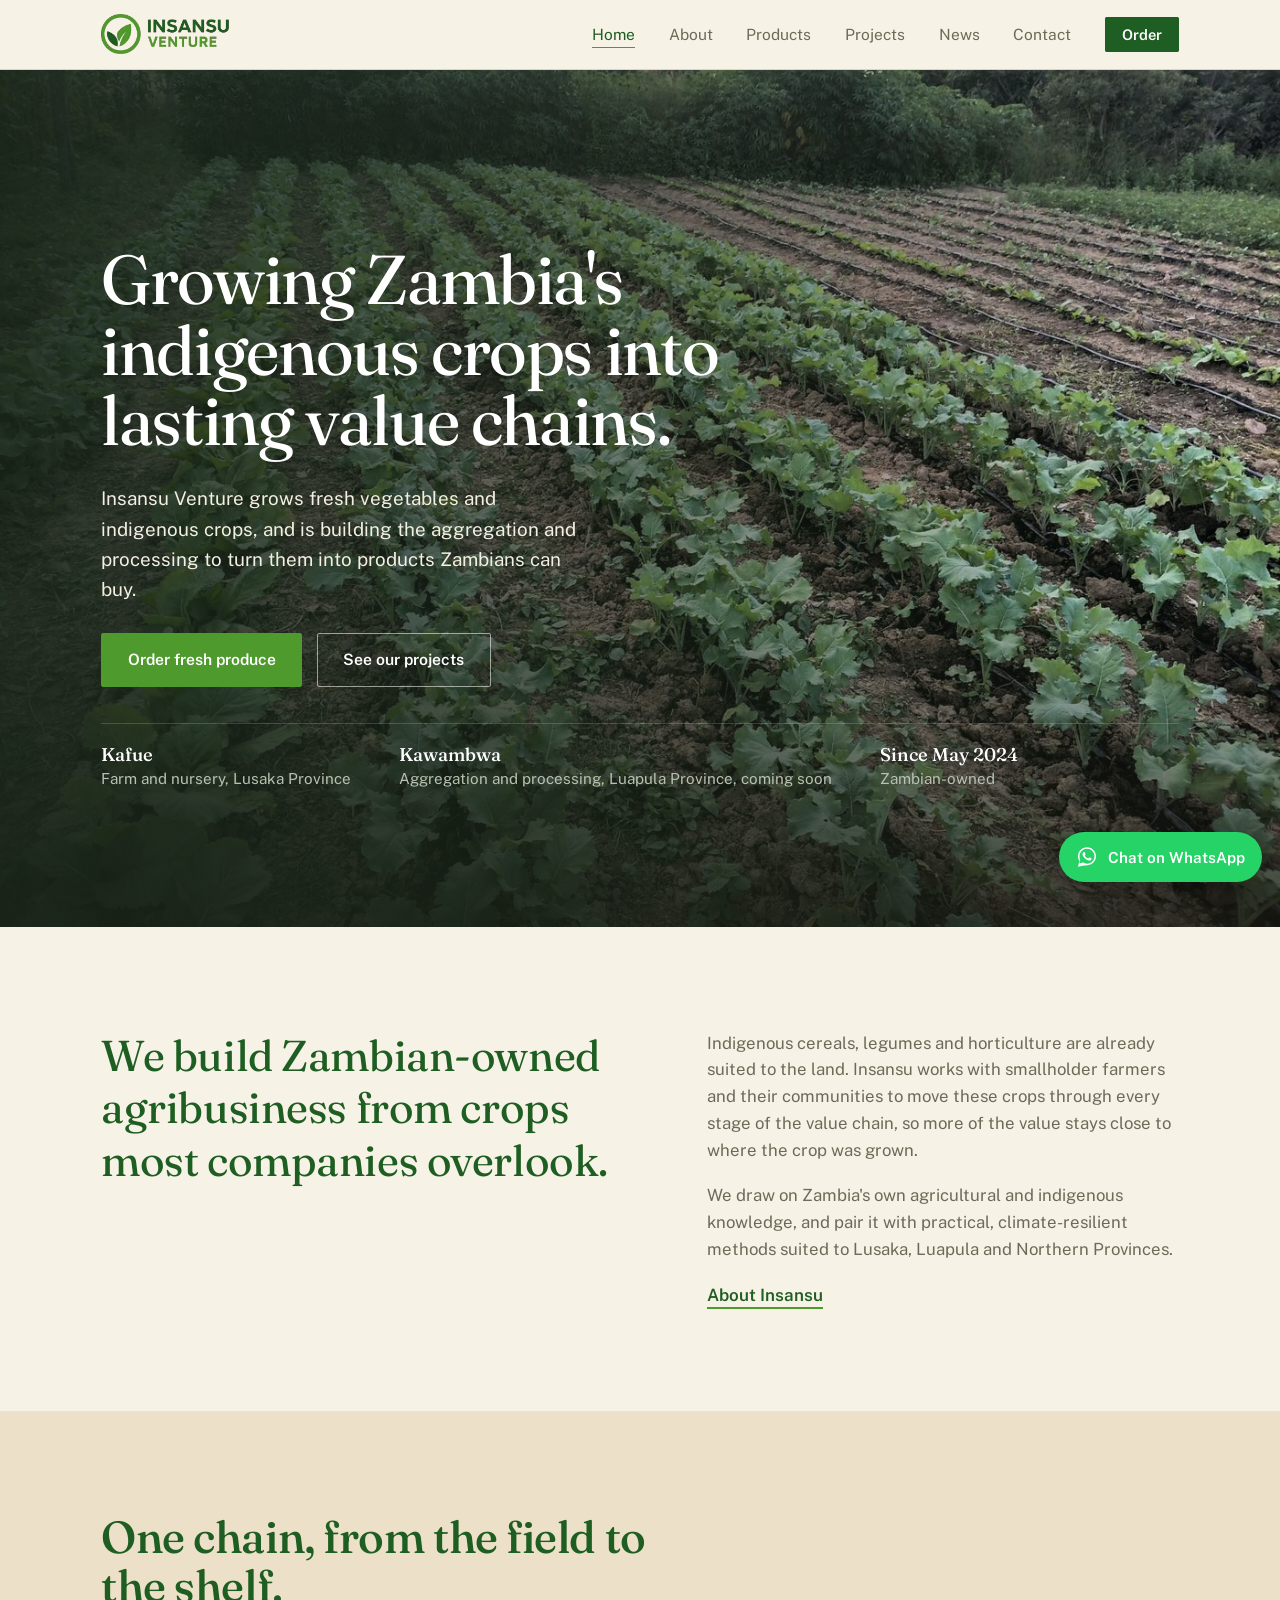
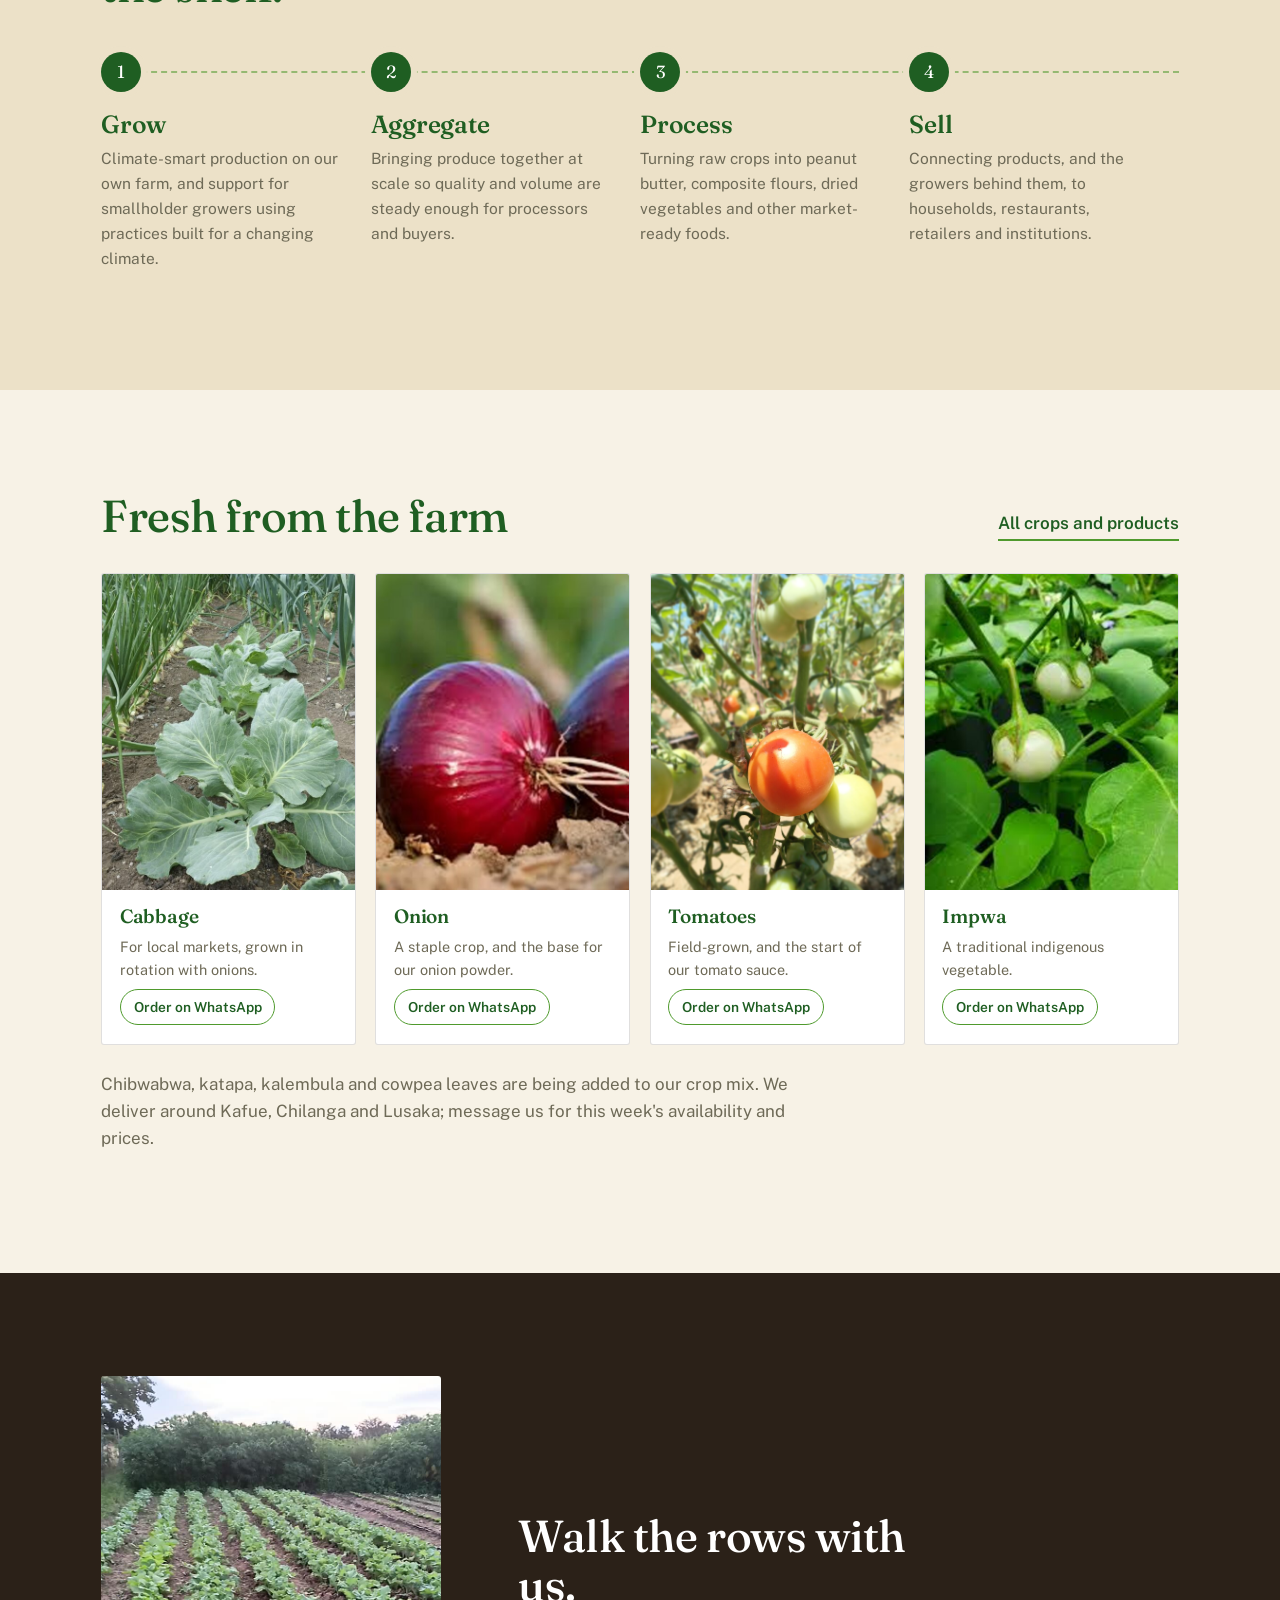
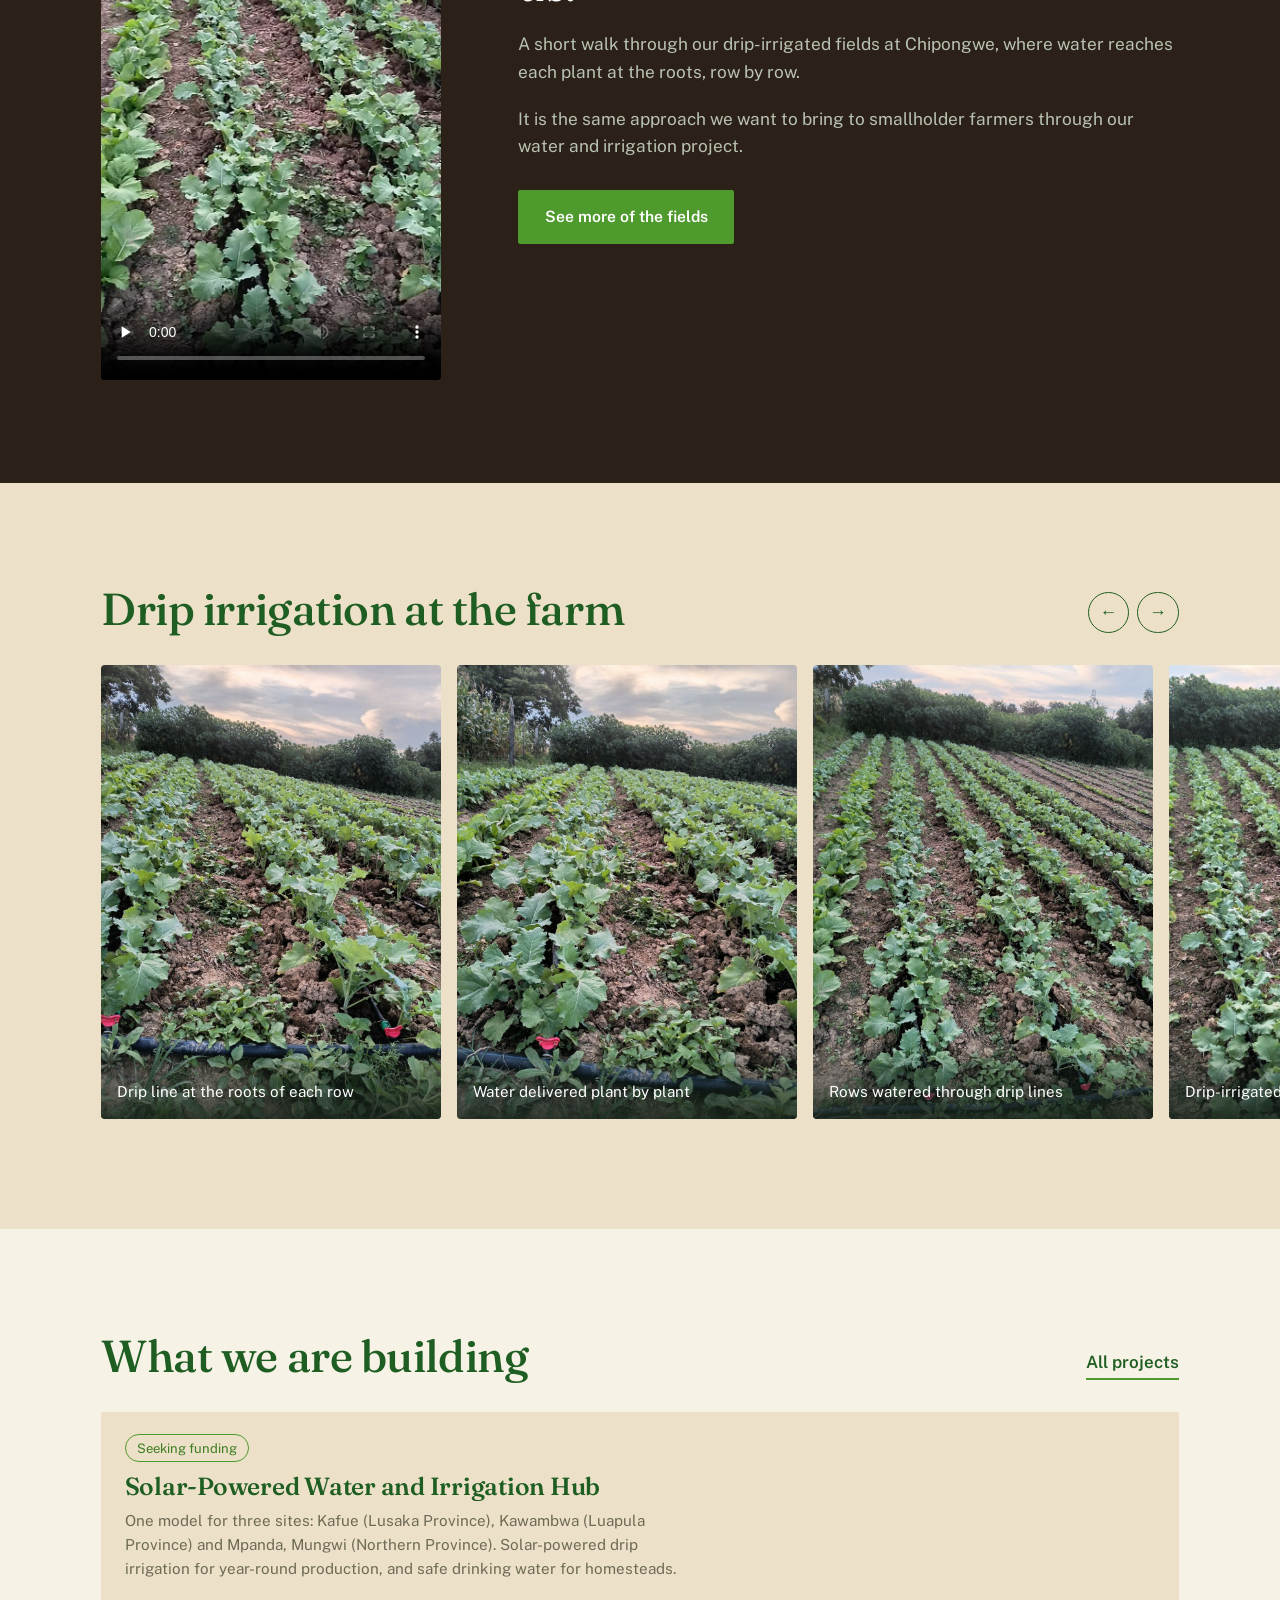
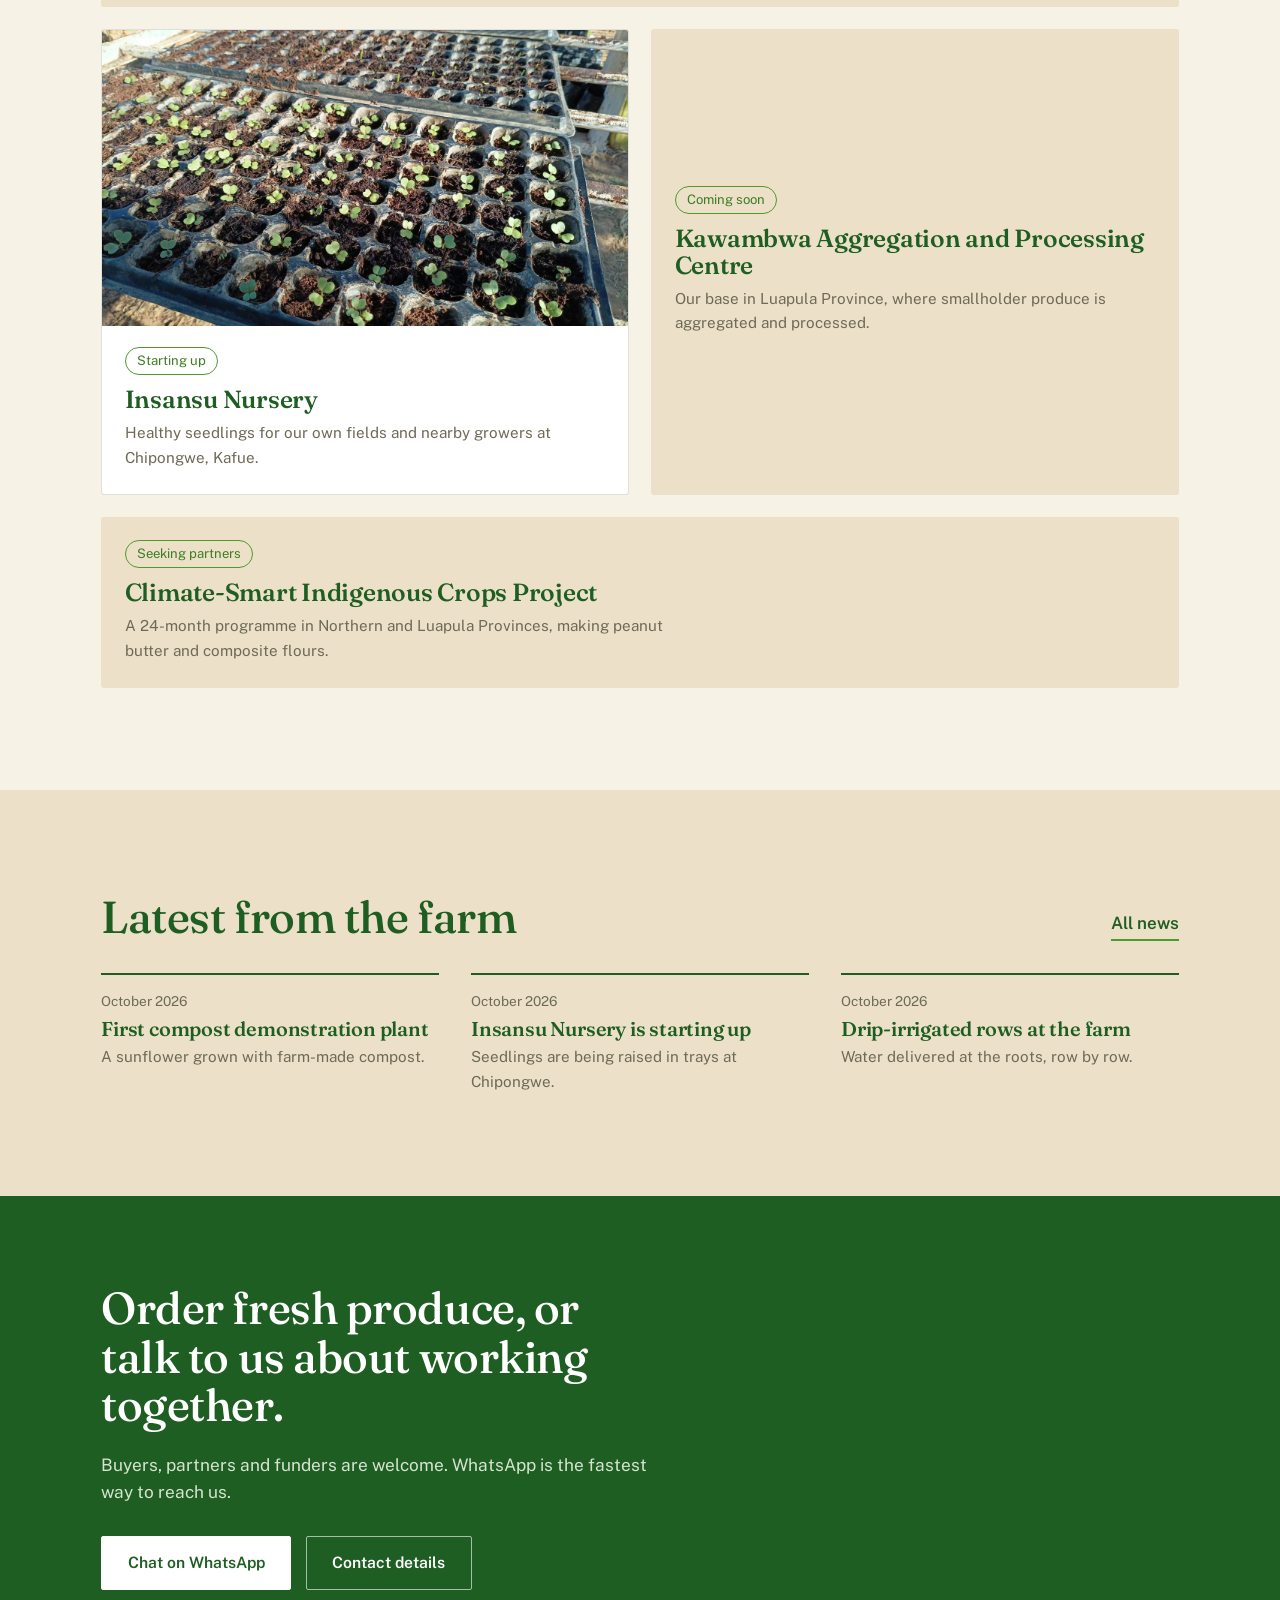
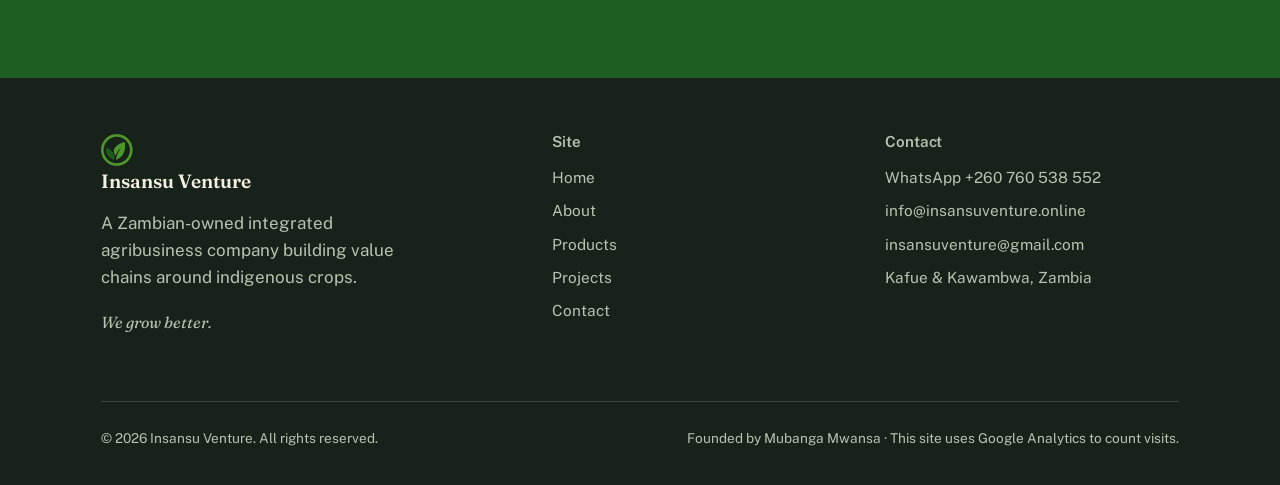
==== index.html @ ce4f6e43 "Slideshow: use drip-line photos only Co-Authored-By: Claude Sonnet 5.5 <noreply@anthropic.com> Claud" ====
<!doctype html>
<html lang="en">
<head>
<meta charset="UTF-8">
<meta name="viewport" content="width=device-width, initial-scale=1">
<title>Insansu Venture — Integrated Agribusiness, Zambia</title>
<meta name="description" content="Insansu Venture is a Zambian-owned integrated agribusiness company building climate-smart value chains from indigenous crops to market — production, aggregation, agro-processing and value addition.">
<meta property="og:type" content="website">
<meta property="og:site_name" content="Insansu Venture">
<meta property="og:title" content="Insansu Venture — Integrated Agribusiness, Zambia">
<meta property="og:description" content="Insansu Venture is a Zambian-owned integrated agribusiness company building climate-smart value chains from indigenous crops to market — production, aggregation, agro-processing and value addition.">
<meta property="og:url" content="https://insansuventure.online/">
<meta property="og:image" content="https://insansuventure.online/images/brand/share.jpg">
<meta property="og:image:width" content="1200">
<meta property="og:image:height" content="630">
<meta name="twitter:card" content="summary_large_image">
<meta name="twitter:image" content="https://insansuventure.online/images/brand/share.jpg">
<link rel="icon" href="images/brand/favicon.png" type="image/png">
<link rel="preconnect" href="https://fonts.googleapis.com">
<link rel="preconnect" href="https://fonts.gstatic.com" crossorigin>
<link href="https://fonts.googleapis.com/css2?family=Fraunces:ital,opsz,wght@0,9..144,400;0,9..144,460;0,9..144,560;1,9..144,460&family=Public+Sans:wght@400;500;600;700&display=swap" rel="stylesheet">
<link rel="stylesheet" href="css/style.css">
<!-- Google tag (gtag.js) -->
<script async src="https://www.googletagmanager.com/gtag/js?id=G-HKZN7J60WN"></script>
<script>
  window.dataLayer = window.dataLayer || [];
  function gtag(){dataLayer.push(arguments);}
  gtag('js', new Date());
  gtag('config', 'G-HKZN7J60WN');
</script>
</head>
<body>

<header class="site-header">
  <div class="container nav-row">
    <a href="index.html" class="brand"><img src="images/brand/logo.png" alt="Insansu Venture"></a>
    <nav>
      <ul class="nav-links">
        <li><a href="index.html" aria-current="page">Home</a></li>
        <li><a href="about.html">About</a></li>
        <li><a href="products.html">Products</a></li>
        <li><a href="projects.html">Projects</a></li>
        <li><a href="news.html">News</a></li>
        <li><a href="contact.html">Contact</a></li>
      </ul>
    </nav>
    <button class="nav-toggle" aria-label="Toggle navigation" aria-expanded="false">☰</button>
  </div>
</header>

<main>
<section class="fp-hero">
  <img class="fp-hero-img" src="images/crops/field-rows-wide.jpg" alt="Drip-irrigated rows of vegetables at the Insansu farm in Chipongwe, Kafue" width="1400" height="1050" fetchpriority="high">
  <div class="container fp-hero-body">
    <h1>Growing Zambia's indigenous crops into lasting value chains.</h1>
    <p class="lede">Insansu Venture grows fresh vegetables and indigenous crops, and is building the aggregation and processing to turn them into products Zambians can buy.</p>
    <div class="fp-actions">
      <a href="https://wa.me/260760538552?text=Hello%20Insansu%20Venture%2C%20I%27d%20like%20to%20order%20fresh%20produce.%20What%20is%20available%20this%20week%3F" class="btn">Order fresh produce</a>
      <a href="projects.html" class="btn btn-outline">See our projects</a>
    </div>
    <div class="fp-places">
      <div><strong>Kafue</strong>Farm and nursery, Lusaka Province</div>
      <div><strong>Kawambwa</strong>Aggregation and processing, Luapula Province, coming soon</div>
      <div><strong>Since May 2024</strong>Zambian-owned</div>
    </div>
  </div>
</section>

<section class="fp-section">
  <div class="container fp-intro">
    <p class="fp-statement">We build Zambian-owned agribusiness from crops most companies overlook.</p>
    <div>
      <p>Indigenous cereals, legumes and horticulture are already suited to the land. Insansu works with smallholder farmers and their communities to move these crops through every stage of the value chain, so more of the value stays close to where the crop was grown.</p>
      <p>We draw on Zambia's own agricultural and indigenous knowledge, and pair it with practical, climate-resilient methods suited to Lusaka, Luapula and Northern Provinces.</p>
      <a href="about.html" class="fp-link">About Insansu</a>
    </div>
  </div>
</section>

<section class="fp-section section-alt">
  <div class="container">
    <h2 style="max-width:20ch;">One chain, from the field to the shelf.</h2>
    <div class="fp-chain">
      <div class="fp-step"><div class="n">1</div><h3>Grow</h3><p>Climate-smart production on our own farm, and support for smallholder growers using practices built for a changing climate.</p></div>
      <div class="fp-step"><div class="n">2</div><h3>Aggregate</h3><p>Bringing produce together at scale so quality and volume are steady enough for processors and buyers.</p></div>
      <div class="fp-step"><div class="n">3</div><h3>Process</h3><p>Turning raw crops into peanut butter, composite flours, dried vegetables and other market-ready foods.</p></div>
      <div class="fp-step"><div class="n">4</div><h3>Sell</h3><p>Connecting products, and the growers behind them, to households, restaurants, retailers and institutions.</p></div>
    </div>
  </div>
</section>

<section class="fp-section">
  <div class="container">
    <div class="fp-head">
      <h2>Fresh from the farm</h2>
      <a href="products.html" class="fp-link">All crops and products</a>
    </div>
    <div class="fp-crops">
      <div class="fp-crop"><img src="images/crops/cabbage.jpg" alt="Cabbage growing in an Insansu field" loading="lazy"><div class="cap"><h3>Cabbage</h3><p>For local markets, grown in rotation with onions.</p><a class="order-link" href="https://wa.me/260760538552?text=Hello%20Insansu%20Venture%2C%20I%20would%20like%20to%20order%20cabbage.%20What%20is%20available%20this%20week%3F">Order on WhatsApp</a></div></div>
      <div class="fp-crop"><img src="images/crops/onion.jpg" alt="Red onions from an Insansu field" loading="lazy"><div class="cap"><h3>Onion</h3><p>A staple crop, and the base for our onion powder.</p><a class="order-link" href="https://wa.me/260760538552?text=Hello%20Insansu%20Venture%2C%20I%20would%20like%20to%20order%20onion.%20What%20is%20available%20this%20week%3F">Order on WhatsApp</a></div></div>
      <div class="fp-crop"><img src="images/crops/tomato.jpg" alt="Tomatoes ripening in the field" loading="lazy"><div class="cap"><h3>Tomatoes</h3><p>Field-grown, and the start of our tomato sauce.</p><a class="order-link" href="https://wa.me/260760538552?text=Hello%20Insansu%20Venture%2C%20I%20would%20like%20to%20order%20tomatoes.%20What%20is%20available%20this%20week%3F">Order on WhatsApp</a></div></div>
      <div class="fp-crop"><img src="images/crops/impwa.jpg" alt="Impwa growing on the vine" loading="lazy"><div class="cap"><h3>Impwa</h3><p>A traditional indigenous vegetable.</p><a class="order-link" href="https://wa.me/260760538552?text=Hello%20Insansu%20Venture%2C%20I%20would%20like%20to%20order%20impwa.%20What%20is%20available%20this%20week%3F">Order on WhatsApp</a></div></div>
    </div>
    <p class="fp-note">Chibwabwa, katapa, kalembula and cowpea leaves are being added to our crop mix. We deliver around Kafue, Chilanga and Lusaka; message us for this week's availability and prices.</p>
  </div>
</section>

<section class="fp-section fp-video">
  <div class="container fp-video-grid">
    <video controls playsinline preload="none" poster="images/crops/field-walkthrough-poster.jpg"><source src="videos/field-walkthrough.mp4" type="video/mp4"></video>
    <div>
      <h2>Walk the rows with us.</h2>
      <p>A short walk through our drip-irrigated fields at Chipongwe, where water reaches each plant at the roots, row by row.</p>
      <p>It is the same approach we want to bring to smallholder farmers through our water and irrigation project.</p>
      <a href="products.html" class="btn" style="margin-top:.6rem;">See more of the fields</a>
    </div>
  </div>
</section>

<section class="fp-section section-alt fp-gallery">
  <div class="container">
    <div class="fp-head">
      <h2 style="max-width:none;">Drip irrigation at the farm</h2>
      <div class="fp-arrows"><button type="button" class="fp-prev" aria-label="Previous photos">&#8592;</button><button type="button" class="fp-next" aria-label="Next photos">&#8594;</button></div>
    </div>
  </div>
  <div class="fp-slides" tabindex="0" aria-label="Photo slideshow of drip-irrigated rows at the Insansu farm"><figure class="fp-slide"><img src="images/crops/field-rows-slope.jpg" alt="A black drip line running along a row of young crops" loading="lazy"><figcaption>Drip line at the roots of each row</figcaption></figure><figure class="fp-slide"><img src="images/crops/field-rows-close.jpg" alt="Close view of a drip emitter beside a young brassica plant" loading="lazy"><figcaption>Water delivered plant by plant</figcaption></figure><figure class="fp-slide"><img src="images/crops/field-rows-drip.jpg" alt="Crops growing in rows along drip irrigation lines" loading="lazy"><figcaption>Rows watered through drip lines</figcaption></figure><figure class="fp-slide"><img src="images/crops/field-rows-wide.jpg" alt="Drip-irrigated rows of vegetables at the Insansu farm in Chipongwe" loading="lazy"><figcaption>Drip-irrigated rows at Chipongwe</figcaption></figure></div>
</section>

<section class="fp-section">
  <div class="container">
    <div class="fp-head">
      <h2>What we are building</h2>
      <a href="projects.html" class="fp-link">All projects</a>
    </div>
    <div class="fp-projects">
      <a class="fp-proj text wide" href="projects.html"><div class="cap"><span class="st">Seeking funding</span><h3>Solar-Powered Water and Irrigation Hub</h3><p>One model for three sites: Kafue (Lusaka Province), Kawambwa (Luapula Province) and Mpanda, Mungwi (Northern Province). Solar-powered drip irrigation for year-round production, and safe drinking water for homesteads.</p></div></a>
      <a class="fp-proj" href="projects.html"><img src="images/crops/nursery.jpg" alt="Seedlings growing in trays at the Insansu nursery" loading="lazy"><div class="cap"><span class="st">Starting up</span><h3>Insansu Nursery</h3><p>Healthy seedlings for our own fields and nearby growers at Chipongwe, Kafue.</p></div></a>
      <a class="fp-proj text" href="projects.html"><div class="cap"><span class="st">Coming soon</span><h3>Kawambwa Aggregation and Processing Centre</h3><p>Our base in Luapula Province, where smallholder produce is aggregated and processed.</p></div></a>
      <a class="fp-proj text wide" href="projects.html"><div class="cap"><span class="st">Seeking partners</span><h3>Climate-Smart Indigenous Crops Project</h3><p>A 24-month programme in Northern and Luapula Provinces, making peanut butter and composite flours.</p></div></a>
    </div>
  </div>
</section>

<section class="fp-section section-alt">
  <div class="container">
    <div class="fp-head">
      <h2>Latest from the farm</h2>
      <a href="news.html" class="fp-link">All news</a>
    </div>
    <div class="fp-news">
      <a href="news.html"><div class="d">October 2026</div><h3>First compost demonstration plant</h3><p>A sunflower grown with farm-made compost.</p></a>
      <a href="news.html"><div class="d">October 2026</div><h3>Insansu Nursery is starting up</h3><p>Seedlings are being raised in trays at Chipongwe.</p></a>
      <a href="news.html"><div class="d">October 2026</div><h3>Drip-irrigated rows at the farm</h3><p>Water delivered at the roots, row by row.</p></a>
    </div>
  </div>
</section>

<section class="fp-cta">
  <div class="container">
    <h2>Order fresh produce, or talk to us about working together.</h2>
    <p>Buyers, partners and funders are welcome. WhatsApp is the fastest way to reach us.</p>
    <div class="fp-actions">
      <a href="https://wa.me/260760538552?text=Hello%20Insansu%20Venture%2C%20I%27d%20like%20to%20ask%20about%20your%20produce." class="btn">Chat on WhatsApp</a>
      <a href="contact.html" class="btn btn-outline">Contact details</a>
    </div>
  </div>
</section>
</main>

<footer class="site-footer">
  <div class="container">
    <div class="footer-grid">
      <div>
        <a href="index.html" class="brand" style="margin-bottom:0.8rem;"><img src="images/brand/mark.png" alt=""><span class="brand-text">Insansu Venture</span></a>
        <p style="max-width:32ch;">A Zambian-owned integrated agribusiness company building value chains around indigenous crops.</p>
        <p class="footer-tagline">We grow better.</p>
      </div>
      <div>
        <h4>Site</h4>
        <a href="index.html">Home</a>
        <a href="about.html">About</a>
        <a href="products.html">Products</a>
        <a href="projects.html">Projects</a>
        <a href="contact.html">Contact</a>
      </div>
      <div>
        <h4>Contact</h4>
        <a href="https://wa.me/260760538552">WhatsApp +260 760 538 552</a>
        <a href="mailto:info@insansuventure.online">info@insansuventure.online</a>
        <a href="mailto:insansuventure@gmail.com">insansuventure@gmail.com</a>
        <a href="contact.html" style="pointer-events:none;">Kafue &amp; Kawambwa, Zambia</a>
      </div>
    </div>
    <div class="footer-bottom">
      <span>© <span class="year"></span> Insansu Venture. All rights reserved.</span>
      <span>Founded by Mubanga Mwansa · This site uses Google Analytics to count visits.</span>
    </div>
  </div>
</footer>

<script src="js/main.js"></script>
</body>
</html>
---- css/style.css ----
/* ============================================================
   Insansu Venture — Stylesheet (brand-aligned)
   Type: Fraunces (display) + Public Sans (body)
   Palette drawn from the Insansu Venture logo + product labels
   ============================================================ */

:root{
  --pine: #1F5E22;        /* dark green — headings, wordmark */
  --leaf: #4F9A2D;        /* bright green — accent, CTAs */
  --leaf-dark: #3E7D22;   /* hover state */
  --cream: #F7F2E6;       /* main background */
  --parchment: #ECE1C8;   /* alternate section background */
  --ink: #17231A;         /* dark band — header/footer */
  --ink-soft: #1E2C21;
  --text-dark: #24211A;
  --text-dim: #6E6A57;
  --text-light: #F3EFE2;
  --text-light-dim: #B9C2B2;
  --clay: #B24A2E;        /* tomato / pickle accent */
  --plum: #7E2A58;        /* onion accent */
  --brown: #7A4A22;       /* peanut butter accent */
  --rule: rgba(36,33,26,0.14);
  --rule-light: rgba(243,239,226,0.18);
  --max: 1180px;
  --gutter: clamp(1.25rem, 4vw, 3.5rem);
}

*,*::before,*::after{ box-sizing: border-box; }
html{ scroll-behavior: smooth; }
body{
  margin:0;
  background: var(--cream);
  color: var(--text-dark);
  font-family: "Public Sans", -apple-system, "Segoe UI", sans-serif;
  font-size: 17px;
  line-height: 1.6;
  -webkit-font-smoothing: antialiased;
}
img{ max-width:100%; display:block; }
a{ color: inherit; }
.container{
  max-width: var(--max);
  margin: 0 auto;
  padding-left: var(--gutter);
  padding-right: var(--gutter);
}

h1,h2,h3,h4{
  font-family: "Fraunces", Georgia, serif;
  font-weight: 500;
  line-height: 1.08;
  margin: 0 0 0.5em;
  letter-spacing: -0.01em;
  color: var(--pine);
}
h1{ font-size: clamp(2.6rem, 6vw, 4.6rem); font-weight: 460; }
h2{ font-size: clamp(1.9rem, 3.6vw, 2.8rem); }
h3{ font-size: clamp(1.25rem, 2vw, 1.55rem); font-weight: 560; }
p{ margin: 0 0 1.1em; max-width: 62ch; color: var(--text-dim); }
.lede{ font-size: 1.2rem; color: var(--text-dim); max-width: 46ch; }
.eyebrow{
  font-family: "Fraunces", serif;
  font-style: italic;
  font-size: 1.05rem;
  color: var(--leaf);
  margin: 0 0 0.6em;
}

/* ---------- Header / Nav ---------- */
.site-header{
  position: sticky; top:0; z-index: 50;
  background: rgba(247,242,230,0.94);
  backdrop-filter: blur(6px);
  border-bottom: 1px solid var(--rule);
}
.nav-row{
  display:flex; align-items:center; justify-content:space-between;
  padding: 0.9rem var(--gutter);
}
.brand{
  display:flex; align-items:center; gap:0.6rem;
  text-decoration:none;
}
.brand img{ height: 40px; width:auto; }
.brand-text{
  font-family:"Fraunces", serif; font-weight:600; font-size:1.2rem; color: var(--pine);
}
.site-footer .brand img{ height: 32px; width:auto; }
.site-footer .brand-text{ color: var(--text-light); }
.nav-links{
  display:flex; gap: 2.1rem; list-style:none; margin:0; padding:0;
  font-size: 0.97rem;
}
.nav-links a{
  text-decoration:none;
  color: var(--text-dim);
  padding-bottom: 4px;
  border-bottom: 1px solid transparent;
  transition: color .18s ease, border-color .18s ease;
}
.nav-links a:hover, .nav-links a[aria-current="page"]{
  color: var(--pine);
  border-color: var(--leaf);
}
.nav-toggle{
  display:none;
  background:none; border:1px solid var(--rule); color: var(--text-dark);
  width: 42px; height: 38px; border-radius: 3px; cursor:pointer;
  font-size: 1.1rem;
}

/* ---------- Buttons ---------- */
.btn{
  display:inline-block;
  padding: 0.85rem 1.6rem;
  font-size: 0.98rem;
  text-decoration:none;
  border: 1px solid var(--leaf);
  color: #fff;
  background: var(--leaf);
  border-radius: 2px;
  font-weight: 600;
  transition: background .18s ease, color .18s ease;
}
.btn:hover{ background: var(--leaf-dark); border-color: var(--leaf-dark); }
.btn-outline{
  background: transparent; color: var(--pine); border-color: var(--rule);
}
.btn-outline:hover{ border-color: var(--leaf); color: var(--leaf-dark); background:transparent; }

/* on dark bands */
.band-dark .btn-outline{ color: var(--text-light); border-color: var(--rule-light); }
.band-dark .btn-outline:hover{ border-color: var(--leaf); color: var(--leaf); }

/* ---------- Sections ---------- */
section{ padding: clamp(3.5rem, 8vw, 6.5rem) 0; }
.section-alt{ background: var(--parchment); }
.band-dark{ background: var(--ink); color: var(--text-light); }
.band-dark h1, .band-dark h2, .band-dark h3{ color: var(--text-light); }
.band-dark p, .band-dark .lede{ color: var(--text-light-dim); }
.band-dark .eyebrow{ color: var(--leaf); }
.rule{ border:0; border-top: 1px solid var(--rule); margin: 0; }
.band-dark .rule{ border-top-color: var(--rule-light); }

/* ---------- Hero ---------- */
.hero{
  padding-top: clamp(3rem, 8vw, 5.5rem);
  padding-bottom: clamp(2.5rem, 6vw, 4rem);
}
.hero-grid{
  display:grid;
  grid-template-columns: 1.15fr 0.85fr;
  gap: clamp(2rem, 5vw, 4rem);
  align-items: center;
}
.hero-art{
  border-radius: 4px;
  overflow: hidden;
  border: 1px solid var(--rule);
}
.hero-art img{ width:100%; height: 100%; object-fit: cover; aspect-ratio: 4/5; }
.hero-meta{
  display:flex; gap: 2.4rem; margin-top: 2.6rem; flex-wrap: wrap;
}
.hero-meta div{ border-left: 2px solid var(--leaf); padding-left: 1rem; }
.hero-meta .num{
  font-family:"Fraunces", serif; font-size: 1.6rem; color: var(--pine); display:block;
}
.hero-meta .lbl{ font-size: 0.88rem; color: var(--text-dim); }

/* ---------- Value chain rows ---------- */
.chain-list{ margin-top: 2.5rem; }
.chain-row{
  display:grid;
  grid-template-columns: 90px 1fr 1.3fr;
  gap: 2rem;
  padding: 1.9rem 0;
  border-top: 1px solid var(--rule);
  align-items: start;
}
.chain-row:last-child{ border-bottom: 1px solid var(--rule); }
.chain-index{
  font-family:"Fraunces", serif; font-style: italic;
  font-size: 1.05rem; color: var(--leaf);
}
.chain-row h3{ margin-bottom: 0.35em; }
.chain-row p{ margin:0; }

/* ---------- Project rows (editorial list) ---------- */
.proj-list{ margin-top: 2rem; }
.proj-row{
  padding: 2.3rem 0;
  border-top: 1px solid var(--rule);
  display:grid;
  grid-template-columns: 1fr 1.7fr;
  gap: 2.2rem;
}
.proj-row:last-child{ border-bottom: 1px solid var(--rule); }
.proj-tag{
  display:inline-block;
  font-size: 0.82rem;
  color: var(--leaf-dark);
  border: 1px solid currentColor;
  padding: 0.2rem 0.6rem;
  border-radius: 2px;
  margin-bottom: 0.8rem;
}
.band-dark .proj-tag{ color: var(--leaf); }
.proj-meta{ color: var(--text-dim); font-size: 0.95rem; margin-top: 1rem; }
.proj-meta span{ display:block; margin-bottom: 0.3rem; }
.proj-meta strong{ color: var(--text-dark); }
.band-dark .proj-meta strong{ color: var(--text-light); }

/* ---------- Two column ---------- */
.two-col{
  display:grid; grid-template-columns: 1fr 1fr; gap: clamp(2rem,5vw,4.5rem);
  align-items: start;
}

/* ---------- Quote / statement block ---------- */
.statement{
  font-family:"Fraunces", serif;
  font-size: clamp(1.5rem, 3vw, 2.1rem);
  font-weight: 440;
  max-width: 26ch;
  line-height: 1.25;
  color: var(--pine);
}
.statement em{ color: var(--leaf-dark); font-style: italic; }

/* ---------- Photo grid (crops) ---------- */
.photo-grid{
  display:grid;
  grid-template-columns: repeat(3, 1fr);
  gap: 1.4rem;
  margin-top: 2.2rem;
}
.photo-card{
  border-radius: 4px; overflow:hidden; border:1px solid var(--rule);
  background: #fff;
}
.photo-card img{ width:100%; aspect-ratio: 4/3; object-fit: cover; }
.photo-card .cap{ padding: 0.9rem 1.1rem 1.1rem; }
.photo-card h3{ font-size: 1.05rem; margin-bottom: 0.15em; }
.photo-card p{ margin:0; font-size: 0.92rem; }

/* ---------- Product grid (coming soon) ---------- */
.product-grid{
  display:grid;
  grid-template-columns: repeat(3, 1fr);
  gap: 1.6rem;
  margin-top: 2.2rem;
}
.product-card{
  background:#fff; border:1px solid var(--rule); border-radius: 4px; overflow:hidden;
  display:flex; flex-direction:column;
}
.product-card .shot{ aspect-ratio: 3/4; overflow:hidden; }
.product-card .shot img{ width:100%; height:100%; object-fit: cover; object-position: top; }
.product-card .cap{ padding: 1.1rem 1.2rem 1.3rem; position:relative; flex:1; display:flex; flex-direction:column; }
.product-card h3{ font-size:1.1rem; margin-bottom:0.3em; }
.soon-tag{
  display:inline-block; align-self:flex-start;
  font-size: 0.74rem; text-transform: none; letter-spacing: 0.02em;
  padding: 0.22rem 0.6rem; border-radius: 2px; margin-bottom: 0.6rem;
  color:#fff; font-weight:600;
}

/* ---------- Footer ---------- */
.site-footer{
  background: var(--ink);
  color: var(--text-light);
  padding: 3.5rem 0 2.2rem;
}
.footer-grid{
  display:grid; grid-template-columns: 1.4fr 1fr 1fr; gap: 2.5rem;
}
.footer-grid p{ color: var(--text-light-dim); }
.footer-grid h4{ font-size: 0.95rem; color: var(--text-light-dim); font-weight:600; font-family:"Public Sans",sans-serif; margin-bottom: 0.9rem;}
.footer-grid a{ text-decoration:none; color: var(--text-light-dim); display:block; margin-bottom:0.55rem; font-size:0.96rem;}
.footer-grid a:hover{ color: var(--leaf); }
.footer-bottom{
  margin-top: 3rem; padding-top: 1.6rem; border-top: 1px solid var(--rule-light);
  display:flex; justify-content:space-between; flex-wrap:wrap; gap:1rem;
  font-size: 0.85rem; color: var(--text-light-dim);
}
.footer-tagline{ font-family:"Fraunces", serif; font-style: italic; color: var(--leaf); font-size:1rem; margin-top:0.4rem;}

/* ---------- Contact form ---------- */
.form-grid{ display:grid; gap: 1.2rem; max-width: 560px; margin-top: 2rem;}
.form-grid label{ display:block; font-size: 0.9rem; margin-bottom: 0.4rem; color: var(--text-dim);}
.form-grid input, .form-grid textarea{
  width:100%; padding: 0.85rem 1rem; font-family: inherit; font-size: 1rem;
  border: 1px solid var(--rule); border-radius: 2px; background: #fff; color: var(--text-dark);
}
.form-grid textarea{ min-height: 130px; resize: vertical; }
.form-note{ font-size: 0.88rem; color: var(--text-dim); margin-top: 1rem; }

/* ---------- Info rows (contact page) ---------- */
.info-row{ display:flex; gap:1.2rem; padding: 1.3rem 0; border-top: 1px solid var(--rule); }
.info-row:last-child{ border-bottom: 1px solid var(--rule); }
.info-row .k{ width: 130px; flex-shrink:0; color: var(--text-dim); font-size:0.92rem; }
.info-row .v{ font-family:"Fraunces", serif; font-size: 1.1rem; color: var(--pine); }

/* ---------- Utility ---------- */
.mt-lg{ margin-top: 3rem; }
.center{ text-align:center; }
.tag-row{ display:flex; gap: 0.6rem; flex-wrap:wrap; margin-top: 1rem; }
.tag{
  font-size: 0.82rem; padding: 0.25rem 0.7rem; border: 1px solid var(--rule);
  border-radius: 2px; color: var(--text-dim);
}

/* ---------- Responsive ---------- */
@media (max-width: 860px){
  .nav-links{ display:none; }
  .nav-toggle{ display:block; }
  .hero-grid{ grid-template-columns: 1fr; }
  .chain-row{ grid-template-columns: 1fr; gap: 0.6rem; }
  .proj-row{ grid-template-columns: 1fr; }
  .two-col{ grid-template-columns: 1fr; }
  .footer-grid{ grid-template-columns: 1fr 1fr; }
  .photo-grid{ grid-template-columns: repeat(2, 1fr); }
  .product-grid{ grid-template-columns: repeat(2, 1fr); }
}
@media (max-width: 520px){
  .footer-grid{ grid-template-columns: 1fr; }
  .footer-bottom{ flex-direction:column; }
  .photo-grid{ grid-template-columns: 1fr 1fr; }
  .product-grid{ grid-template-columns: 1fr; }
}

@media (prefers-reduced-motion: reduce){
  html{ scroll-behavior:auto; }
  *{ animation-duration:0.01ms !important; transition-duration:0.01ms !important; }
}

/* focus visibility */
a:focus-visible, button:focus-visible, input:focus-visible, textarea:focus-visible{
  outline: 2px solid var(--leaf); outline-offset: 2px;
}

/* ---------- Indigenous vegetables ---------- */
.veg-grid{
  display:grid;
  grid-template-columns: repeat(3, 1fr);
  gap: 1rem;
  margin-top: 2rem;
}
.veg-card{
  background:#fff; border:1px solid var(--rule); border-left: 3px solid var(--leaf);
  border-radius: 4px; padding: 1.1rem 1.2rem;
}
.veg-card h3{ font-size: 1.1rem; margin-bottom: 0.15em; }
.veg-card p{ margin:0; font-size: 0.92rem; }

/* text-only product shot (no photo yet) */
.product-card .shot-text{
  display:flex; align-items:center; justify-content:center;
  background: var(--pine);
}
.product-card .shot-text span{
  font-family:"Fraunces", serif; font-style: italic; font-size: 1.7rem; line-height:1.15;
  color: var(--cream); text-align:center; padding: 1rem;
}

/* ---------- Order band ---------- */
.order-band{ padding: clamp(2.5rem, 6vw, 4rem) 0; border-top: 1px solid var(--rule); }
.order-row{
  display:grid; grid-template-columns: 1.6fr auto; gap: 2rem; align-items:center;
}

@media (max-width: 860px){
  .veg-grid{ grid-template-columns: repeat(2, 1fr); }
  .order-row{ grid-template-columns: 1fr; }
}

/* keep product card text readable inside dark bands */
.band-dark .product-card h3{ color: var(--pine); }
.band-dark .product-card p{ color: var(--text-dim); }

/* founder portrait */
.portrait-card{ max-width: 380px; justify-self: center; width:100%; }
.portrait-card img{ aspect-ratio: 4/5; object-fit: cover; object-position: center top; }


/* ---------- Floating WhatsApp button ---------- */
.wa-float{
  position:fixed; right:18px; bottom:18px; z-index:60;
  display:flex; align-items:center; gap:.55rem;
  background:#25D366; color:#fff; text-decoration:none;
  font-weight:600; font-size:.95rem; line-height:1;
  padding:.8rem 1.05rem; border-radius:999px;
  box-shadow:0 6px 18px rgba(0,0,0,.28);
  transition:transform .15s ease, box-shadow .15s ease;
}
.wa-float:hover{ transform:translateY(-2px); box-shadow:0 9px 22px rgba(0,0,0,.32); color:#fff; }
.wa-float svg{ width:24px; height:24px; fill:#fff; flex:none; }
@media (max-width:560px){ .wa-float span{ display:none; } .wa-float{ padding:.9rem; } }

/* ---------- Order links on cards ---------- */
.order-link{
  display:inline-block; margin-top:.7rem;
  font-size:.86rem; font-weight:600; text-decoration:none;
  color:var(--pine); border:1px solid var(--leaf);
  padding:.38rem .8rem; border-radius:999px;
}
.order-link:hover{ background:var(--pine); color:#fff; border-color:var(--pine); }

/* ---------- Map ---------- */
.map-wrap{ border-radius:4px; overflow:hidden; border:1px solid var(--rule); margin-top:1.4rem; }
.map-wrap iframe{ display:block; width:100%; height:380px; border:0; }

/* ---------- News ---------- */
.news-item{ padding:1.8rem 0; border-top:1px solid var(--rule); }
.news-item:first-child{ border-top:none; padding-top:0; }
.news-date{ font-size:.8rem; letter-spacing:.08em; text-transform:uppercase; color:var(--leaf-dark); font-weight:600; margin-bottom:.3rem; }
.news-item h2{ font-size:1.5rem; margin-bottom:.4em; }
.news-item img{ max-width:560px; width:100%; border-radius:4px; margin-top:.8rem; }

/* ============================================================
   Site-wide polish
   ============================================================ */
:root{ --soil:#2B2118; --soil-soft:#3A2E22; }
::selection{ background: var(--leaf); color:#fff; }
:focus-visible{ outline: 3px solid var(--leaf); outline-offset: 3px; border-radius: 2px; }
.btn{ transition: background .18s ease, color .18s ease, transform .18s ease; }
.btn:active{ transform: translateY(1px); }
.nav-links .nav-cta{
  background: var(--pine); color:#fff; border:1px solid var(--pine);
  padding:.5rem 1rem; border-radius:2px; font-weight:600; font-size:.92rem;
}
.nav-links .nav-cta:hover{ background: var(--leaf-dark); border-color: var(--leaf-dark); color:#fff; }
section{ scroll-margin-top: 80px; }

/* ============================================================
   Front page (index.html) — fp-*
   ============================================================ */
.fp-hero{
  position:relative; isolation:isolate; overflow:hidden;
  min-height: min(86vh, 780px);
  display:flex; flex-direction:column; justify-content:flex-end;
  background: var(--soil); color: var(--text-light);
}
.fp-hero-img{ position:absolute; inset:0; width:100%; height:100%; object-fit:cover; object-position: 50% 80%; z-index:-2; }
.fp-hero::before{
  content:""; position:absolute; inset:0; z-index:-1;
  background:
    linear-gradient(90deg, rgba(24,36,24,.90) 0%, rgba(24,36,24,.66) 42%, rgba(24,36,24,.08) 100%),
    linear-gradient(0deg, rgba(24,22,16,.78) 0%, rgba(24,22,16,0) 38%);
}
.fp-hero-body{ width:100%; padding-top: clamp(3rem, 8vh, 6rem); padding-bottom: clamp(1.8rem, 4vh, 2.8rem); }
.fp-hero h1{
  color:#fff; max-width: 15ch; margin-bottom:.4em;
  font-size: clamp(2.5rem, 5.4vw, 4.5rem); font-weight: 440; line-height: 1.02; letter-spacing:-0.02em;
}
.fp-hero .lede{ color: var(--text-light); max-width: 40ch; font-size: 1.18rem; opacity:.92; }
.fp-actions{ display:flex; gap:.9rem; flex-wrap:wrap; margin-top:1.8rem; }
.fp-hero .btn-outline{ color:#fff; border-color: rgba(255,255,255,.55); background: transparent; }
.fp-hero .btn-outline:hover{ background: rgba(255,255,255,.12); border-color:#fff; color:#fff; }
.fp-places{
  display:grid; grid-template-columns: repeat(3, auto); justify-content:start; gap: 0 3rem;
  border-top: 1px solid var(--rule-light); padding-top:1.1rem; margin-top: clamp(1.8rem, 4vh, 3rem);
}
.fp-places div{ font-size:.95rem; color: var(--text-light-dim); line-height:1.4; }
.fp-places strong{ display:block; font-family:"Fraunces",serif; font-weight:500; font-size:1.15rem; color:#fff; }
@media (prefers-reduced-motion: no-preference){
  .fp-hero-body > *{ animation: fpIn .8s cubic-bezier(.2,.7,.2,1) both; }
  .fp-hero-body > *:nth-child(2){ animation-delay:.08s; }
  .fp-hero-body > *:nth-child(3){ animation-delay:.16s; }
  .fp-hero-body > *:nth-child(4){ animation-delay:.28s; }
  @keyframes fpIn{ from{ opacity:0; transform: translateY(14px); } to{ opacity:1; transform:none; } }
}

.fp-section{ padding: clamp(3.5rem, 8vw, 6.5rem) 0; }
.fp-statement{
  font-family:"Fraunces",serif; font-weight:420; color: var(--pine);
  font-size: clamp(1.7rem, 3.4vw, 2.7rem); line-height:1.22; letter-spacing:-0.01em;
  max-width: 26ch; margin:0;
}
.fp-intro{ display:grid; grid-template-columns: 1.15fr 1fr; gap: clamp(2rem,5vw,5rem); align-items:start; }
.fp-intro p{ font-size:1.05rem; }
.fp-intro .fp-statement{ font-size: clamp(1.7rem, 3.4vw, 2.7rem); }

/* field to shelf: a real sequence */
.fp-chain{ display:grid; grid-template-columns: repeat(4, 1fr); gap: 0; margin-top: 2.6rem; position:relative; }
.fp-chain::before{ content:""; position:absolute; left:0; right:0; top:19px; border-top: 2px dashed var(--leaf); opacity:.55; }
.fp-step{ padding-right: 1.8rem; position:relative; }
.fp-step .n{
  width:40px; height:40px; border-radius:50%; background: var(--pine); color:#fff;
  display:grid; place-items:center; font-family:"Fraunces",serif; font-size:1.1rem; margin-bottom:1.2rem;
  position:relative; box-shadow: 0 0 0 6px var(--cream);
}
.section-alt .fp-step .n{ box-shadow: 0 0 0 6px var(--parchment); }
.fp-step h3{ margin-bottom:.35em; }
.fp-step p{ font-size:.97rem; }

.fp-head{ display:flex; justify-content:space-between; align-items:end; gap:1.5rem; flex-wrap:wrap; margin-bottom: 2rem; }
.fp-head h2{ margin:0; max-width: 18ch; }
.fp-link{ color: var(--pine); font-weight:600; text-decoration:none; border-bottom:2px solid var(--leaf); padding-bottom:2px; }
.fp-link:hover{ color: var(--leaf-dark); }

.fp-crops{ display:grid; grid-template-columns: repeat(4, 1fr); gap: 1.2rem; }
.fp-crop{ background:#fff; border:1px solid var(--rule); border-radius:3px; overflow:hidden; display:flex; flex-direction:column; }
.fp-crop img{ width:100%; aspect-ratio: 4/5; object-fit:cover; }
.fp-crop .cap{ padding: 1rem 1.1rem 1.2rem; display:flex; flex-direction:column; gap:.5rem; flex:1; }
.fp-crop h3{ margin:0; font-size:1.2rem; }
.fp-crop p{ margin:0; font-size:.9rem; }
.fp-crop .order-link{ margin-top:auto; align-self:flex-start; }
.fp-note{ margin-top:1.6rem; max-width: 70ch; }

.fp-video{ background: var(--soil); color: var(--text-light); }
.fp-video-grid{ display:grid; grid-template-columns: minmax(240px, 340px) 1fr; gap: clamp(2rem,6vw,6rem); align-items:center; }
.fp-video video{ width:100%; border-radius:3px; background:#000; aspect-ratio: 9/16; max-height: 76vh; object-fit:cover; }
.fp-video h2{ color:#fff; max-width: 14ch; }
.fp-video p{ color: var(--text-light-dim); font-size:1.08rem; }

.fp-projects{ display:grid; grid-template-columns: repeat(2, 1fr); gap: 1.4rem; }
.fp-proj{ display:flex; flex-direction:column; text-decoration:none; color:inherit; background:#fff; border:1px solid var(--rule); border-radius:3px; overflow:hidden; transition: border-color .18s ease, transform .18s ease; }
.fp-proj:hover{ border-color: var(--leaf); transform: translateY(-2px); }
.fp-proj img{ width:100%; aspect-ratio: 16/9; object-fit:cover; }
.fp-proj .cap{ padding: 1.3rem 1.4rem 1.5rem; }
.fp-proj .st{ display:inline-block; font-size:.82rem; color: var(--leaf-dark); border:1px solid var(--leaf); border-radius:999px; padding:.15rem .7rem; margin-bottom:.7rem; }
.fp-proj h3{ margin-bottom:.35em; }
.fp-proj p{ margin:0; font-size:.95rem; }
.fp-proj.text{ background: var(--parchment); border-color: transparent; justify-content:center; }

.fp-news{ display:grid; grid-template-columns: repeat(3, 1fr); gap: 2rem; }
.fp-news a{ text-decoration:none; border-top: 2px solid var(--pine); padding-top: 1rem; display:block; }
.fp-news a:hover h3{ color: var(--leaf-dark); }
.fp-news .d{ font-size:.85rem; color: var(--text-dim); margin-bottom:.3rem; }
.fp-news h3{ font-size:1.25rem; margin-bottom:.3em; }
.fp-news p{ font-size:.95rem; margin:0; }

.fp-cta{ background: var(--pine); color:#fff; padding: clamp(3.2rem,7vw,5.5rem) 0; }
.fp-cta h2{ color:#fff; max-width: 18ch; }
.fp-cta p{ color: #D6E4D2; max-width: 52ch; font-size:1.08rem; }
.fp-cta .btn{ background:#fff; color: var(--pine); border-color:#fff; }
.fp-cta .btn:hover{ background: var(--cream); }
.fp-cta .btn-outline{ background:transparent; color:#fff; border-color: rgba(255,255,255,.6); }
.fp-cta .btn-outline:hover{ background: rgba(255,255,255,.12); border-color:#fff; }

@media (max-width: 980px){
  .fp-chain{ grid-template-columns: 1fr 1fr; row-gap: 2.4rem; }
  .fp-chain::before{ display:none; }
  .fp-crops{ grid-template-columns: repeat(2,1fr); }
  .fp-news{ grid-template-columns: 1fr; gap:1.4rem; }
}
@media (max-width: 760px){
  .fp-hero{ min-height: 82vh; }
  .fp-hero::before{ background: linear-gradient(0deg, rgba(24,36,24,.92) 0%, rgba(24,36,24,.7) 55%, rgba(24,36,24,.25) 100%); }
  .fp-places{ grid-template-columns: 1fr; gap: .9rem; }
  .fp-intro, .fp-video-grid, .fp-projects{ grid-template-columns: 1fr; }
  .fp-video video{ max-width: 320px; }
}
@media (max-width: 480px){
  .fp-chain{ grid-template-columns: 1fr; }
  .fp-crops{ gap:.8rem; }
  .fp-crop .cap{ padding:.8rem .8rem 1rem; }
}

.fp-proj.wide{ grid-column: 1 / -1; }

.news-gallery{ display:grid; grid-template-columns: repeat(3,1fr); gap:.8rem; margin-top:1rem; max-width:760px; }
.news-gallery figure{ margin:0; }
.news-gallery img{ margin:0; max-width:none; width:100%; aspect-ratio:3/4; object-fit:cover; }
.news-gallery figcaption{ font-size:.85rem; color:var(--text-dim); margin-top:.4rem; line-height:1.35; }
@media (max-width:560px){ .news-gallery{ grid-template-columns:1fr; } .news-gallery img{ aspect-ratio:4/3; } }

/* photo slideshow */
.fp-arrows{ display:flex; gap:.5rem; }
.fp-arrows button{ width:2.6rem; height:2.6rem; border-radius:50%; border:1.5px solid var(--pine); background:transparent; color:var(--pine); font-size:1.1rem; cursor:pointer; }
.fp-arrows button:hover{ background:var(--pine); color:#fff; }
.fp-slides{ display:flex; gap:1rem; overflow-x:auto; scroll-snap-type:x mandatory; scroll-behavior:smooth; padding:0 max(var(--gutter), calc((100% - 1180px)/2 + var(--gutter))) .5rem; scroll-padding-left:max(var(--gutter), calc((100% - 1180px)/2 + var(--gutter))); scrollbar-width:none; }
.fp-slides::-webkit-scrollbar{ display:none; }
.fp-slide{ margin:0; flex:0 0 clamp(240px, 27vw, 340px); aspect-ratio:3/4; position:relative; border-radius:4px; overflow:hidden; scroll-snap-align:start; background:var(--parchment); }
.fp-slide img{ width:100%; height:100%; object-fit:cover; display:block; }
.fp-slide figcaption{ position:absolute; left:0; right:0; bottom:0; padding:2.2rem 1rem .9rem; color:#fff; font-size:.95rem; background:linear-gradient(0deg, rgba(23,35,26,.85), rgba(23,35,26,0)); }
@media (max-width:640px){ .fp-slide{ flex-basis:78vw; } }
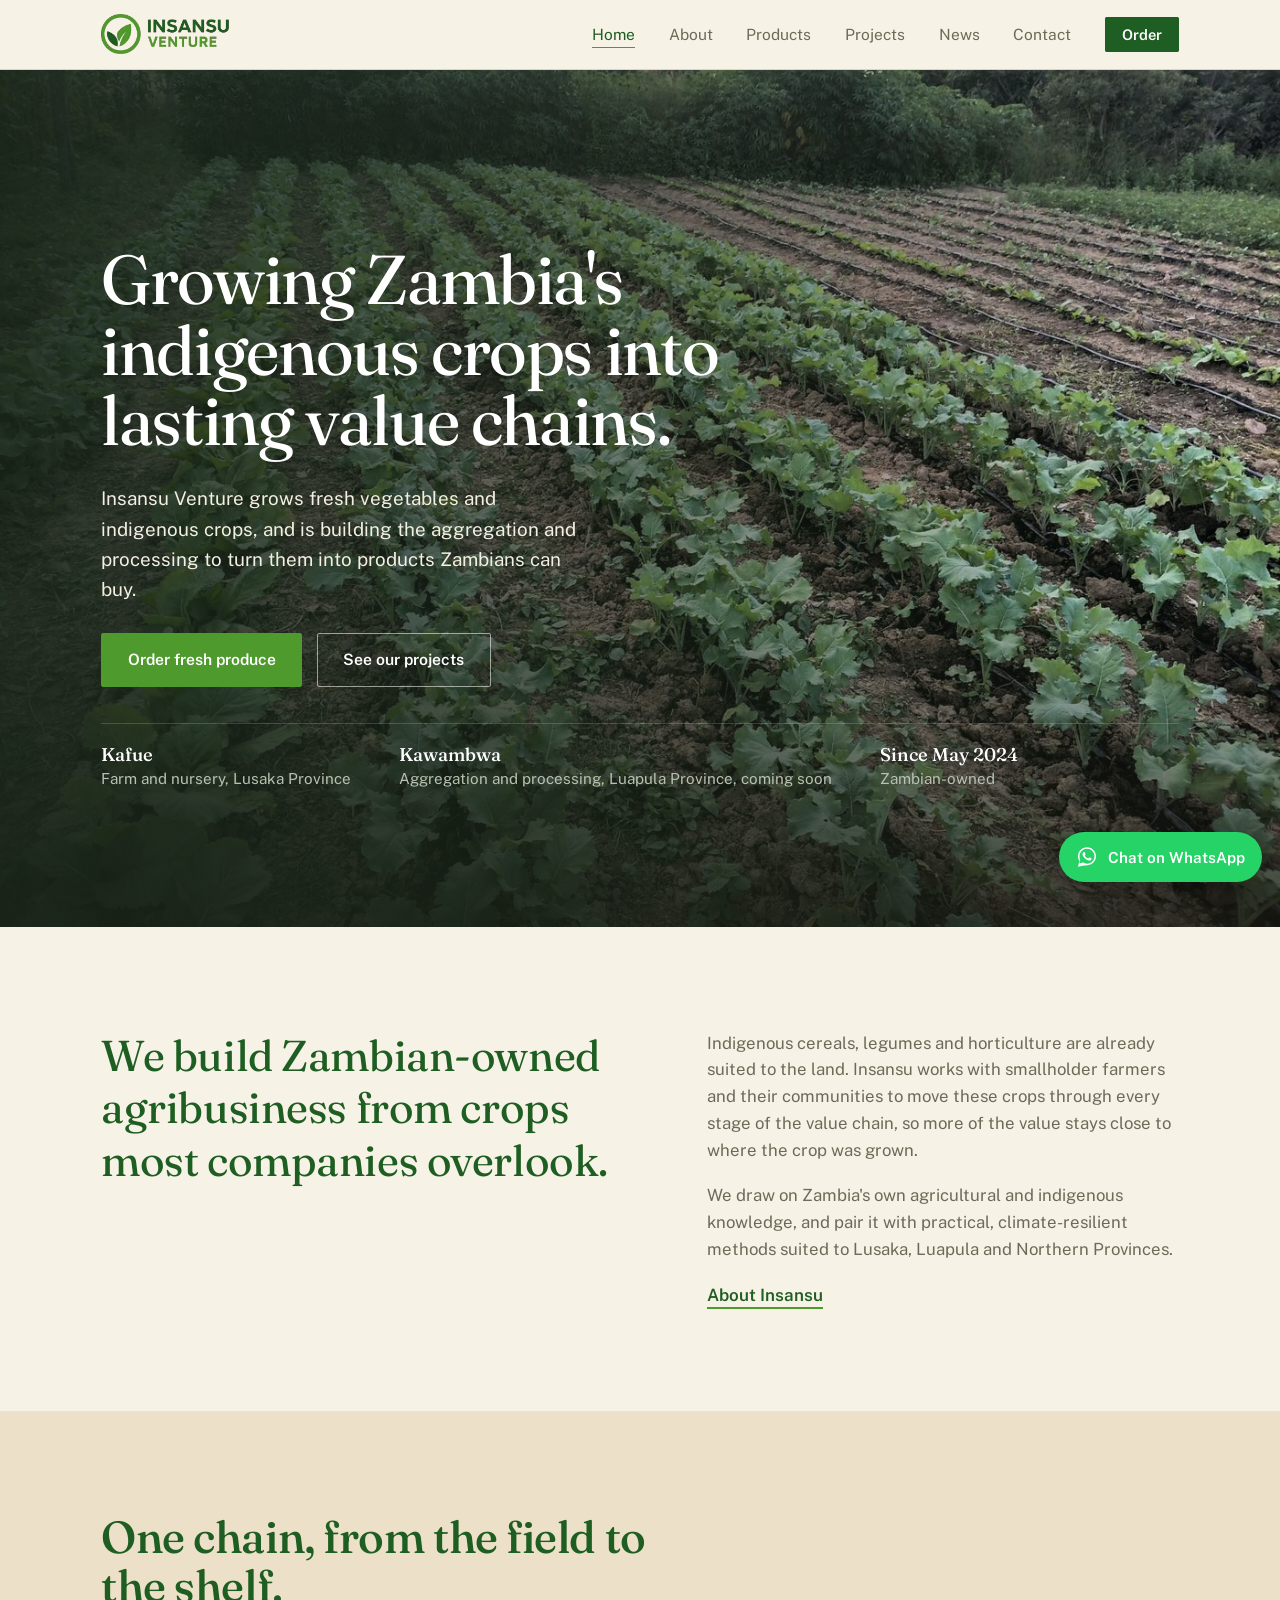
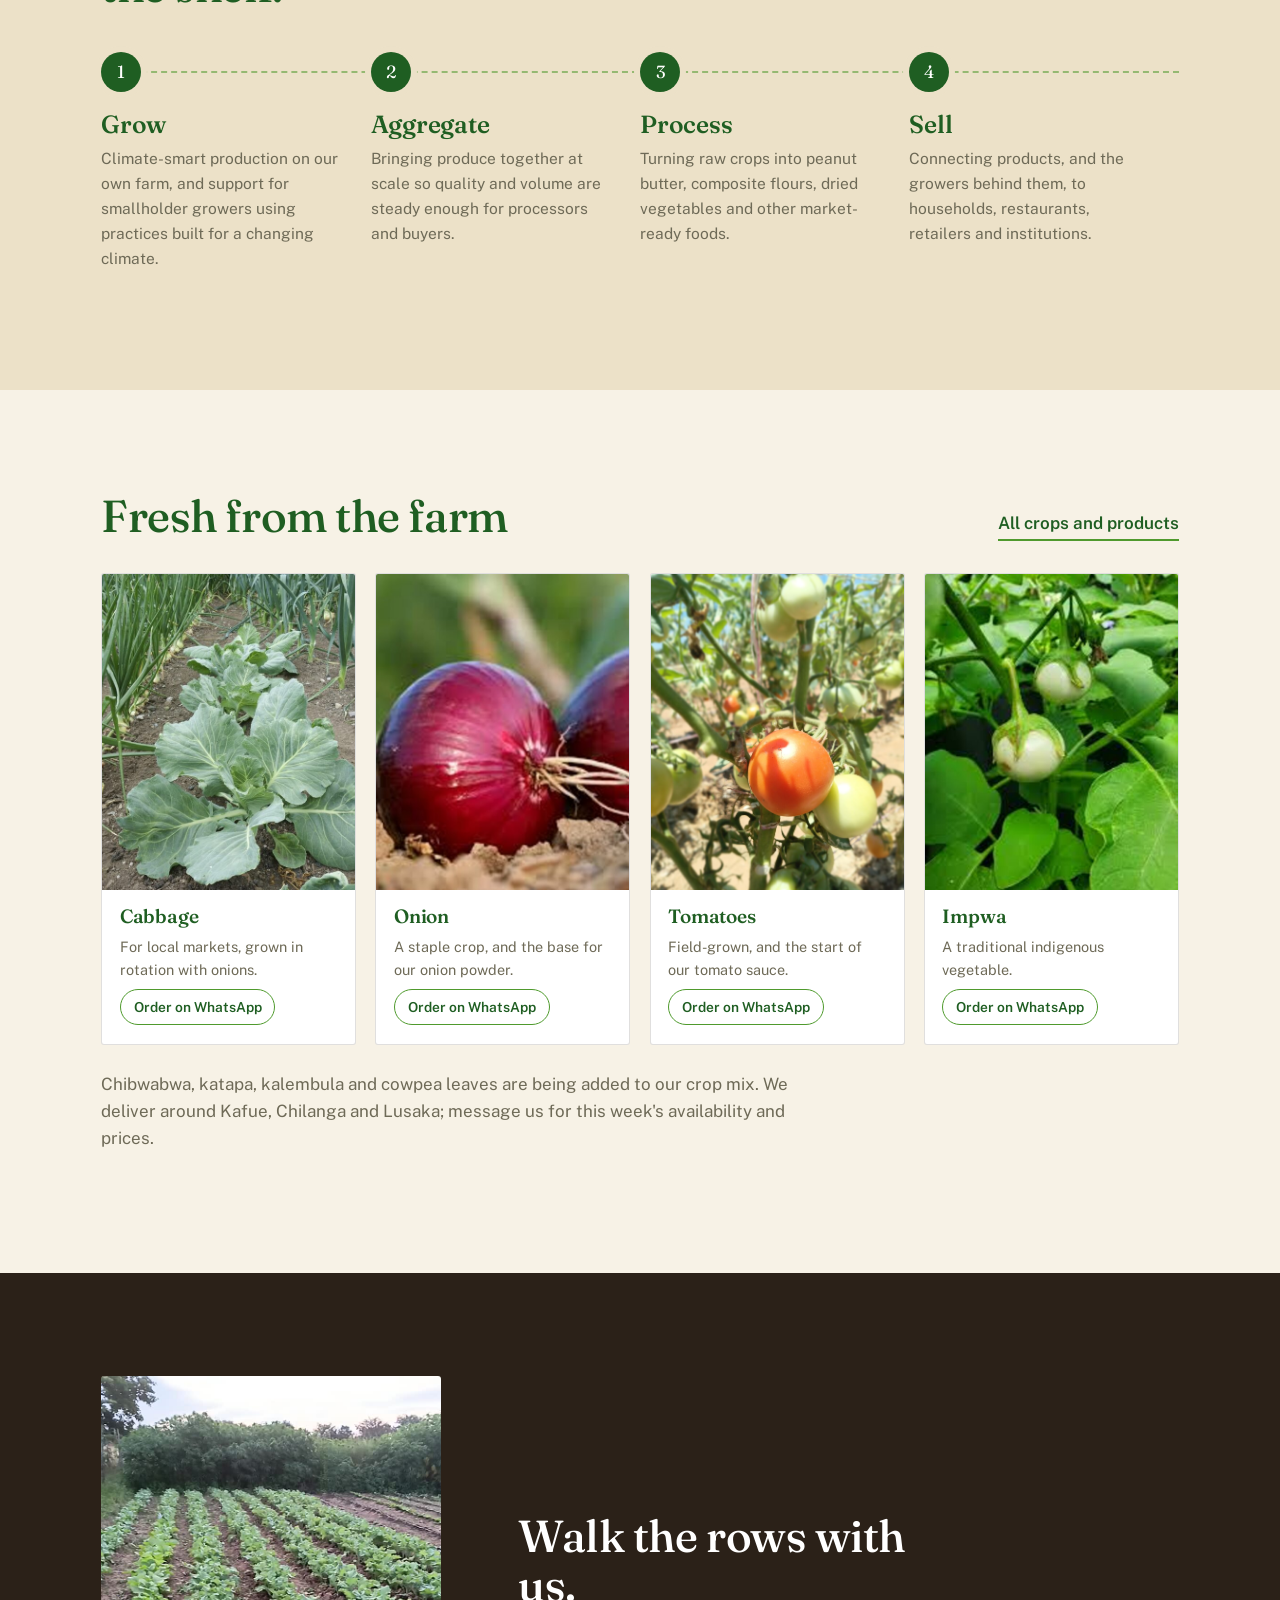
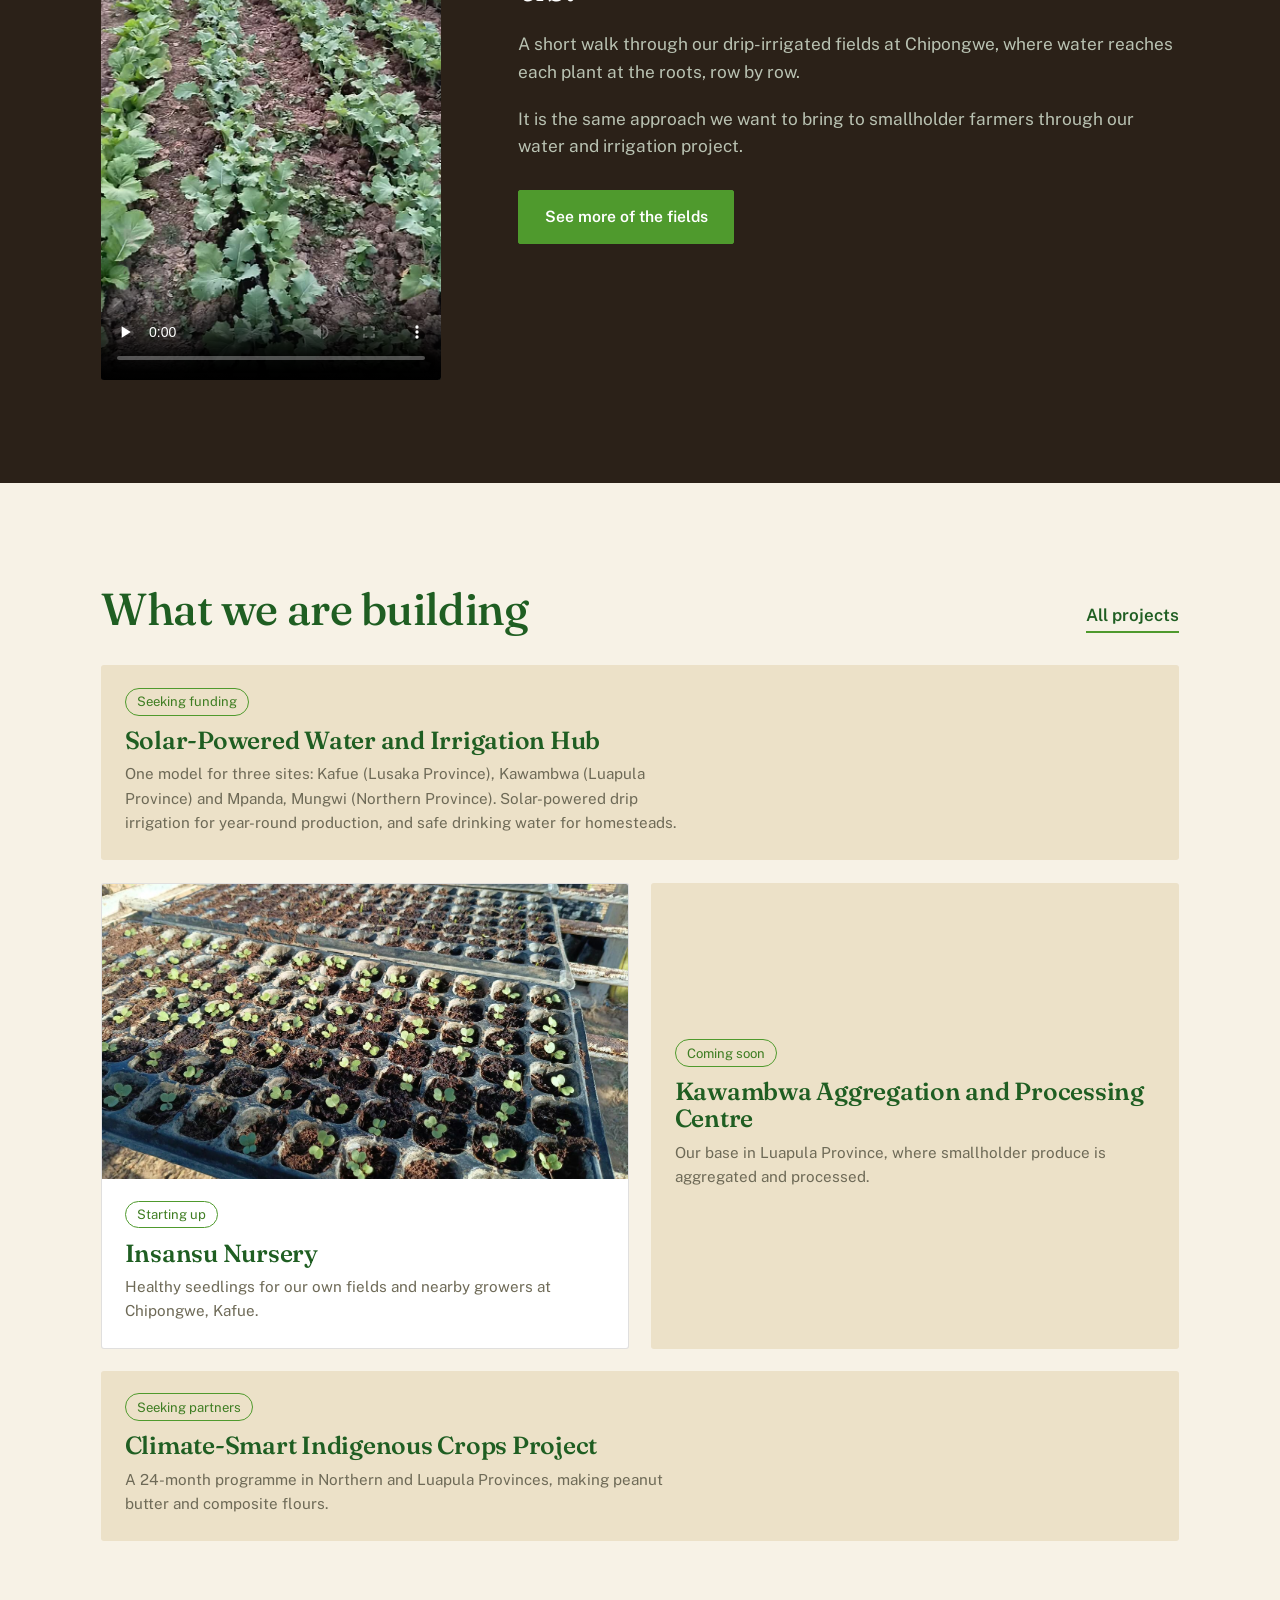
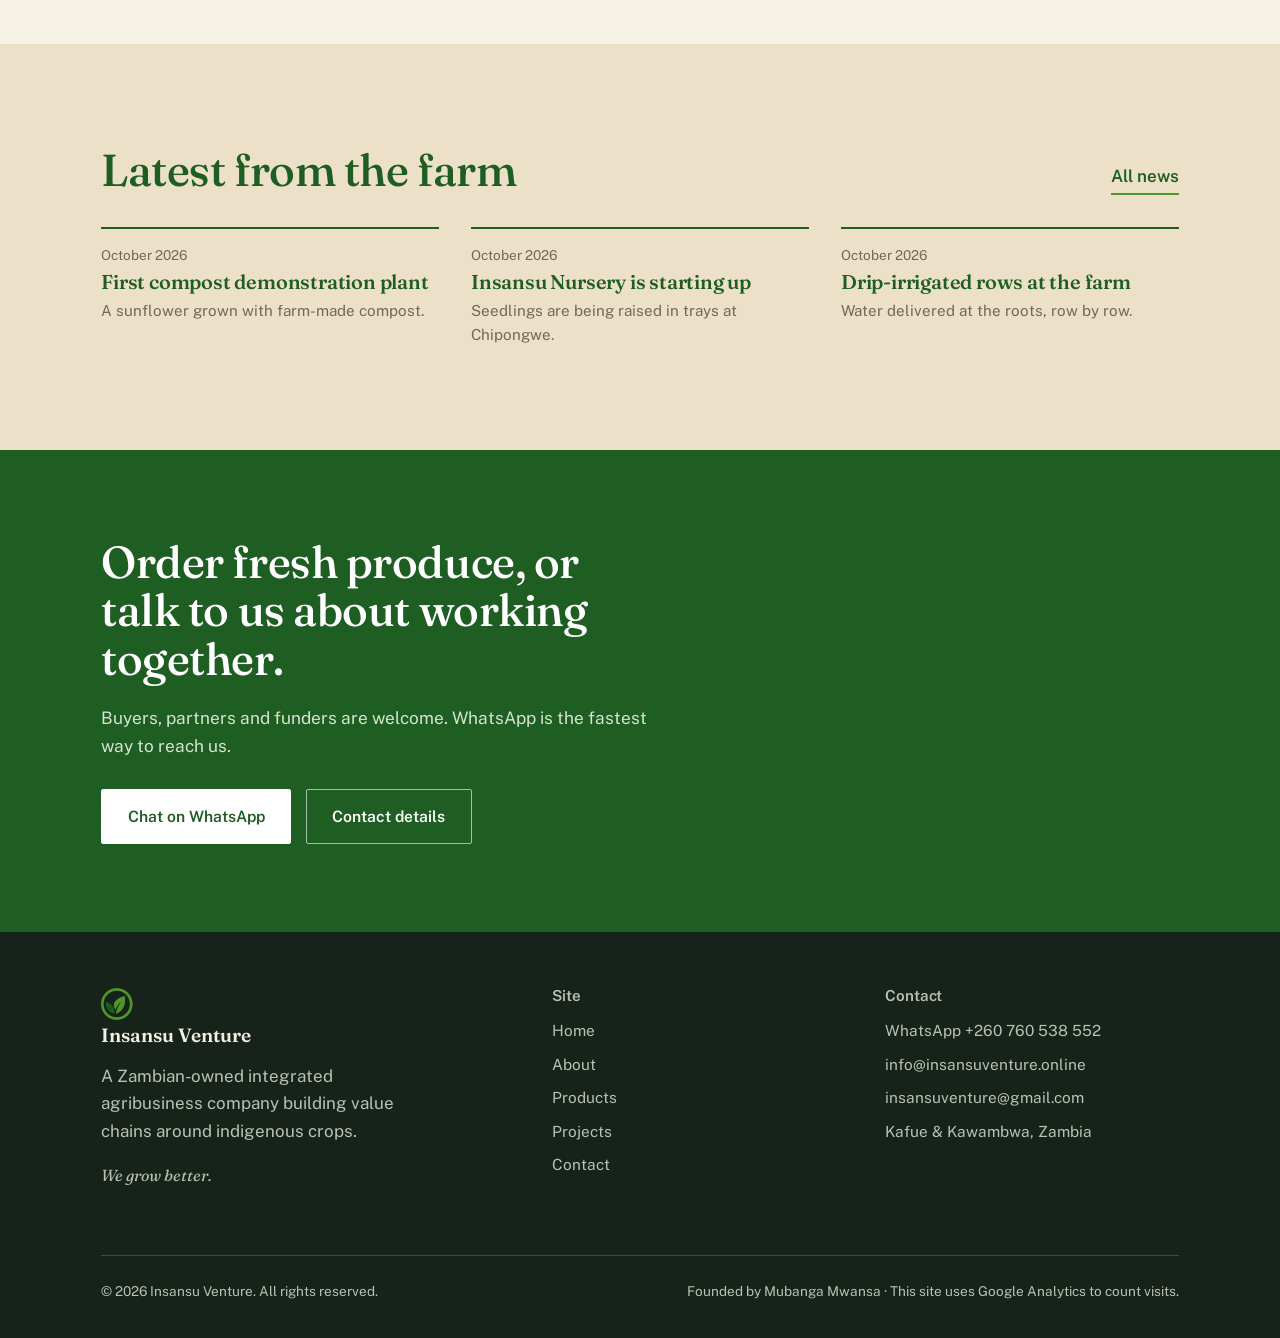
==== commit 770e76ae: "Remove slideshow from homepage (photos were near-duplicates) Co-Authored-By: Claude Sonnet 5.5 <nore" ====
--- a/index.html
+++ b/index.html
@@ -117,16 +117,6 @@
   </div>
 </section>
 
-<section class="fp-section section-alt fp-gallery">
-  <div class="container">
-    <div class="fp-head">
-      <h2 style="max-width:none;">Drip irrigation at the farm</h2>
-      <div class="fp-arrows"><button type="button" class="fp-prev" aria-label="Previous photos">&#8592;</button><button type="button" class="fp-next" aria-label="Next photos">&#8594;</button></div>
-    </div>
-  </div>
-  <div class="fp-slides" tabindex="0" aria-label="Photo slideshow of drip-irrigated rows at the Insansu farm"><figure class="fp-slide"><img src="images/crops/field-rows-slope.jpg" alt="A black drip line running along a row of young crops" loading="lazy"><figcaption>Drip line at the roots of each row</figcaption></figure><figure class="fp-slide"><img src="images/crops/field-rows-close.jpg" alt="Close view of a drip emitter beside a young brassica plant" loading="lazy"><figcaption>Water delivered plant by plant</figcaption></figure><figure class="fp-slide"><img src="images/crops/field-rows-drip.jpg" alt="Crops growing in rows along drip irrigation lines" loading="lazy"><figcaption>Rows watered through drip lines</figcaption></figure><figure class="fp-slide"><img src="images/crops/field-rows-wide.jpg" alt="Drip-irrigated rows of vegetables at the Insansu farm in Chipongwe" loading="lazy"><figcaption>Drip-irrigated rows at Chipongwe</figcaption></figure></div>
-</section>
-
 <section class="fp-section">
   <div class="container">
     <div class="fp-head">
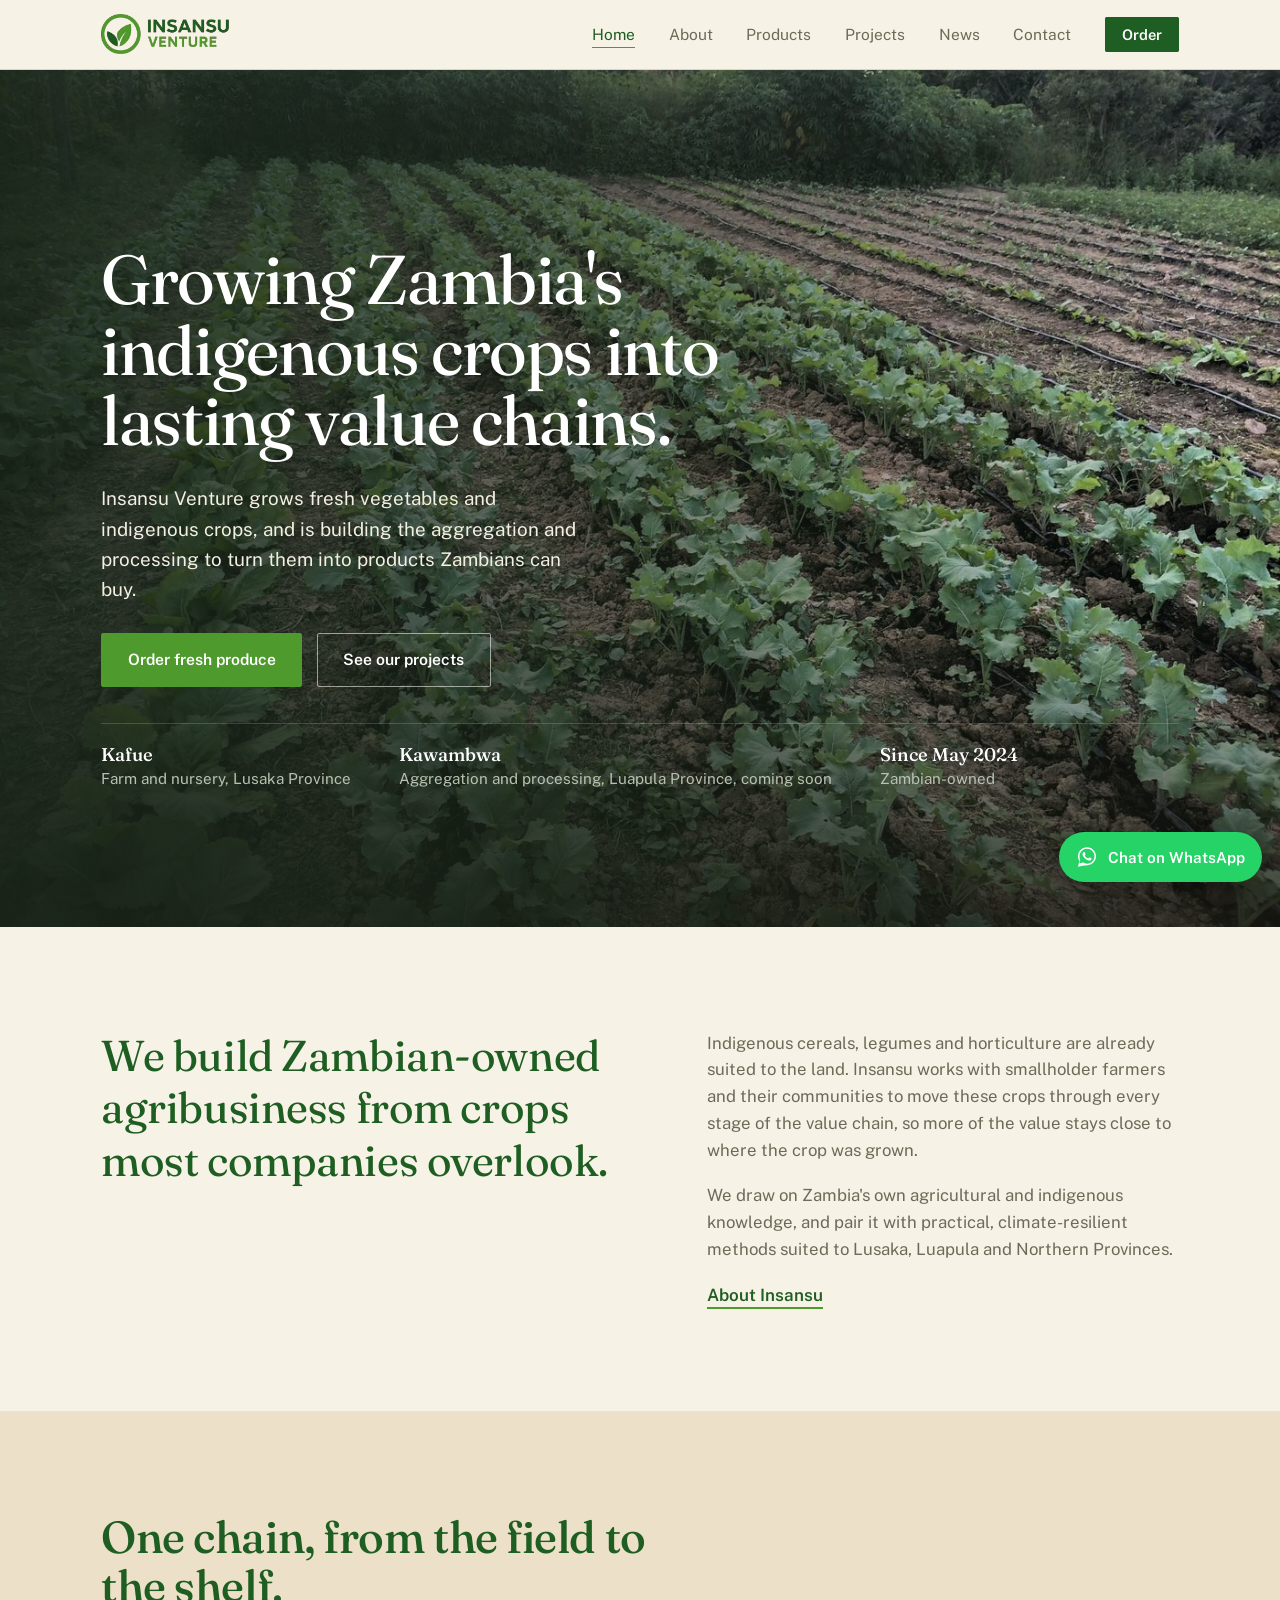
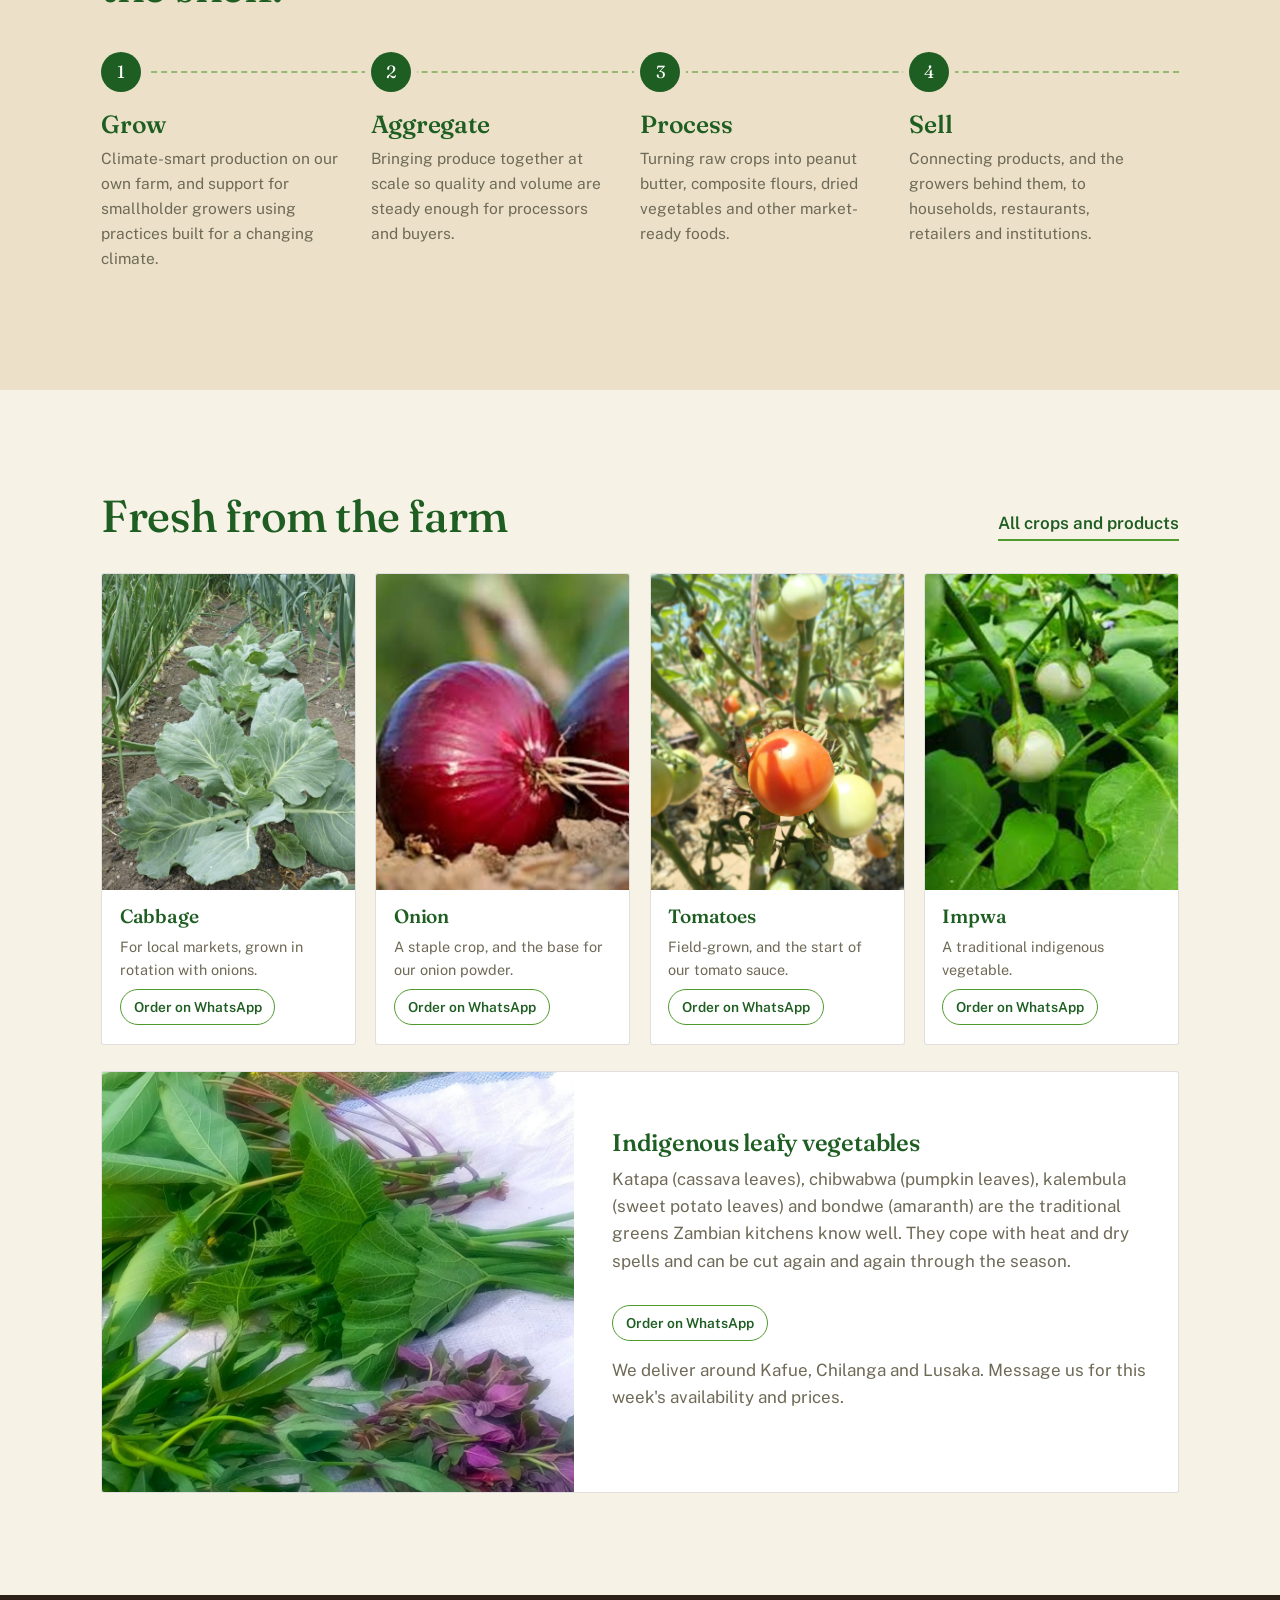
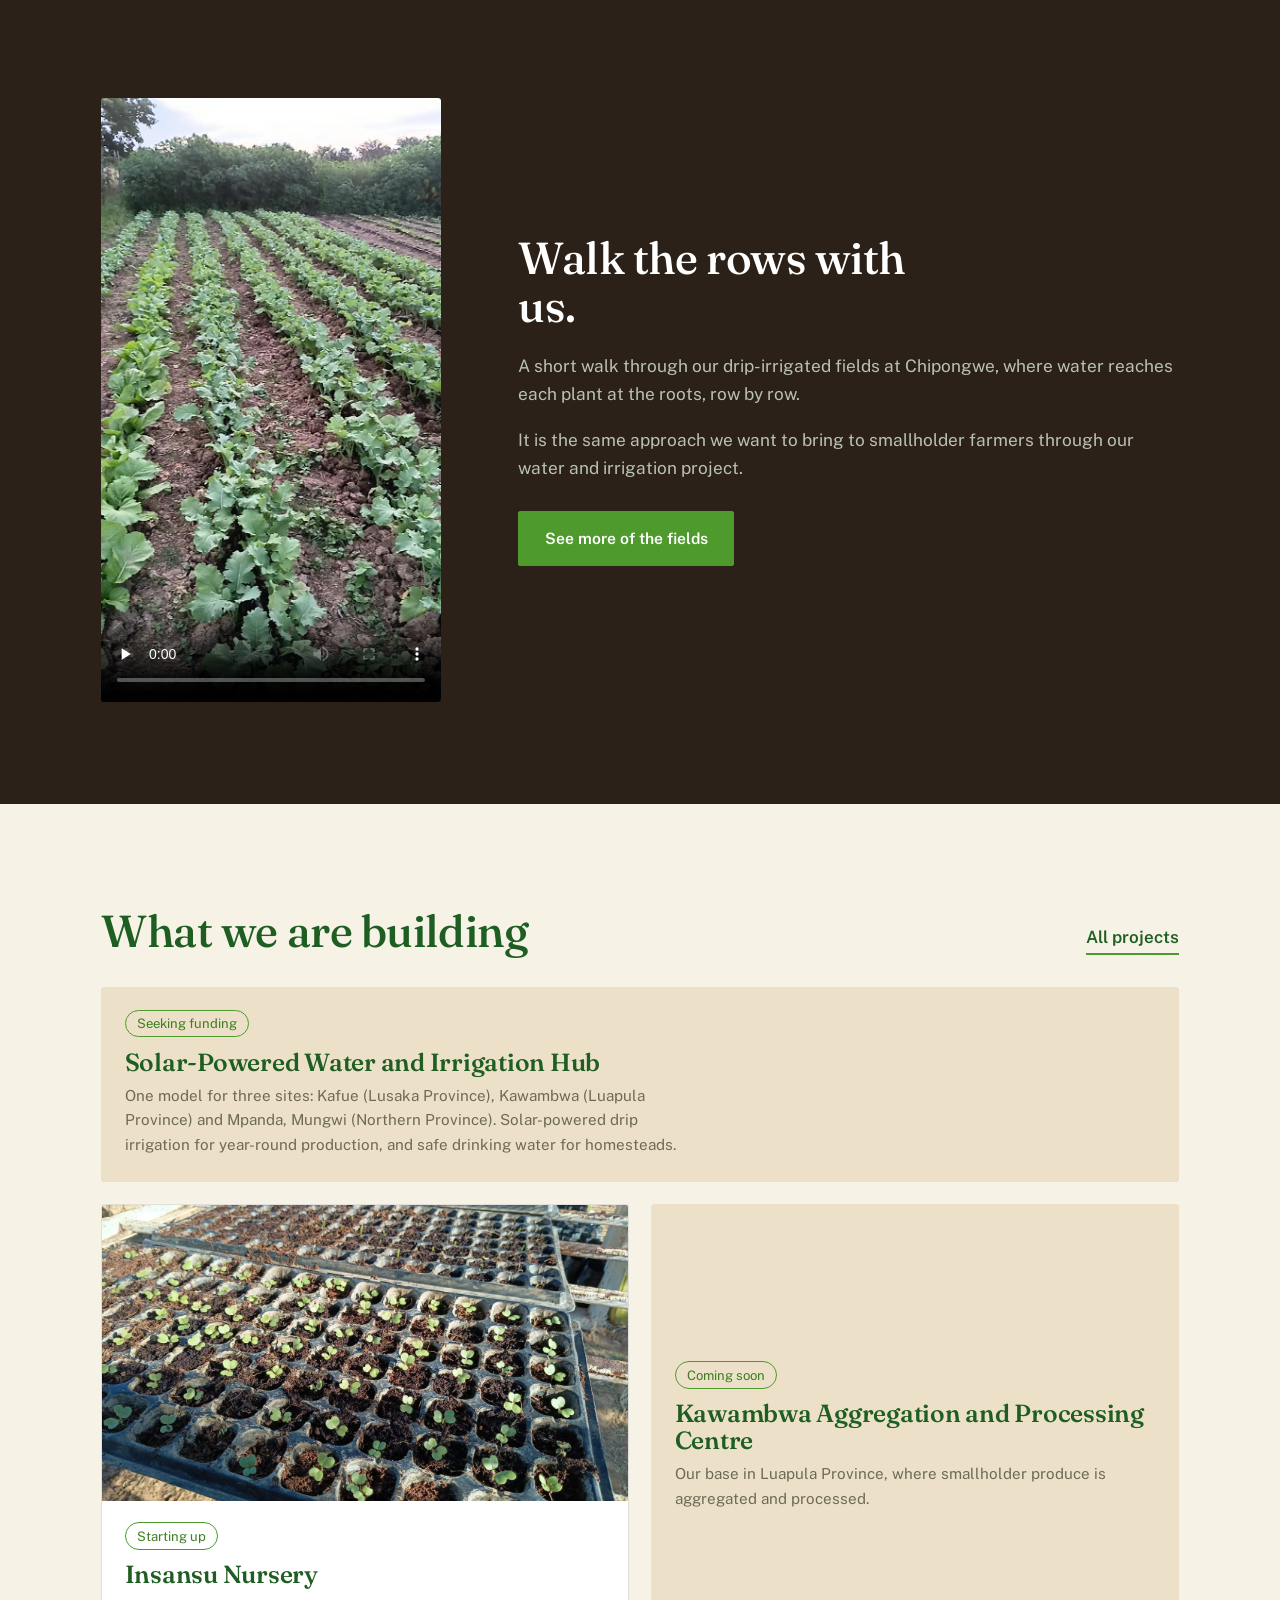
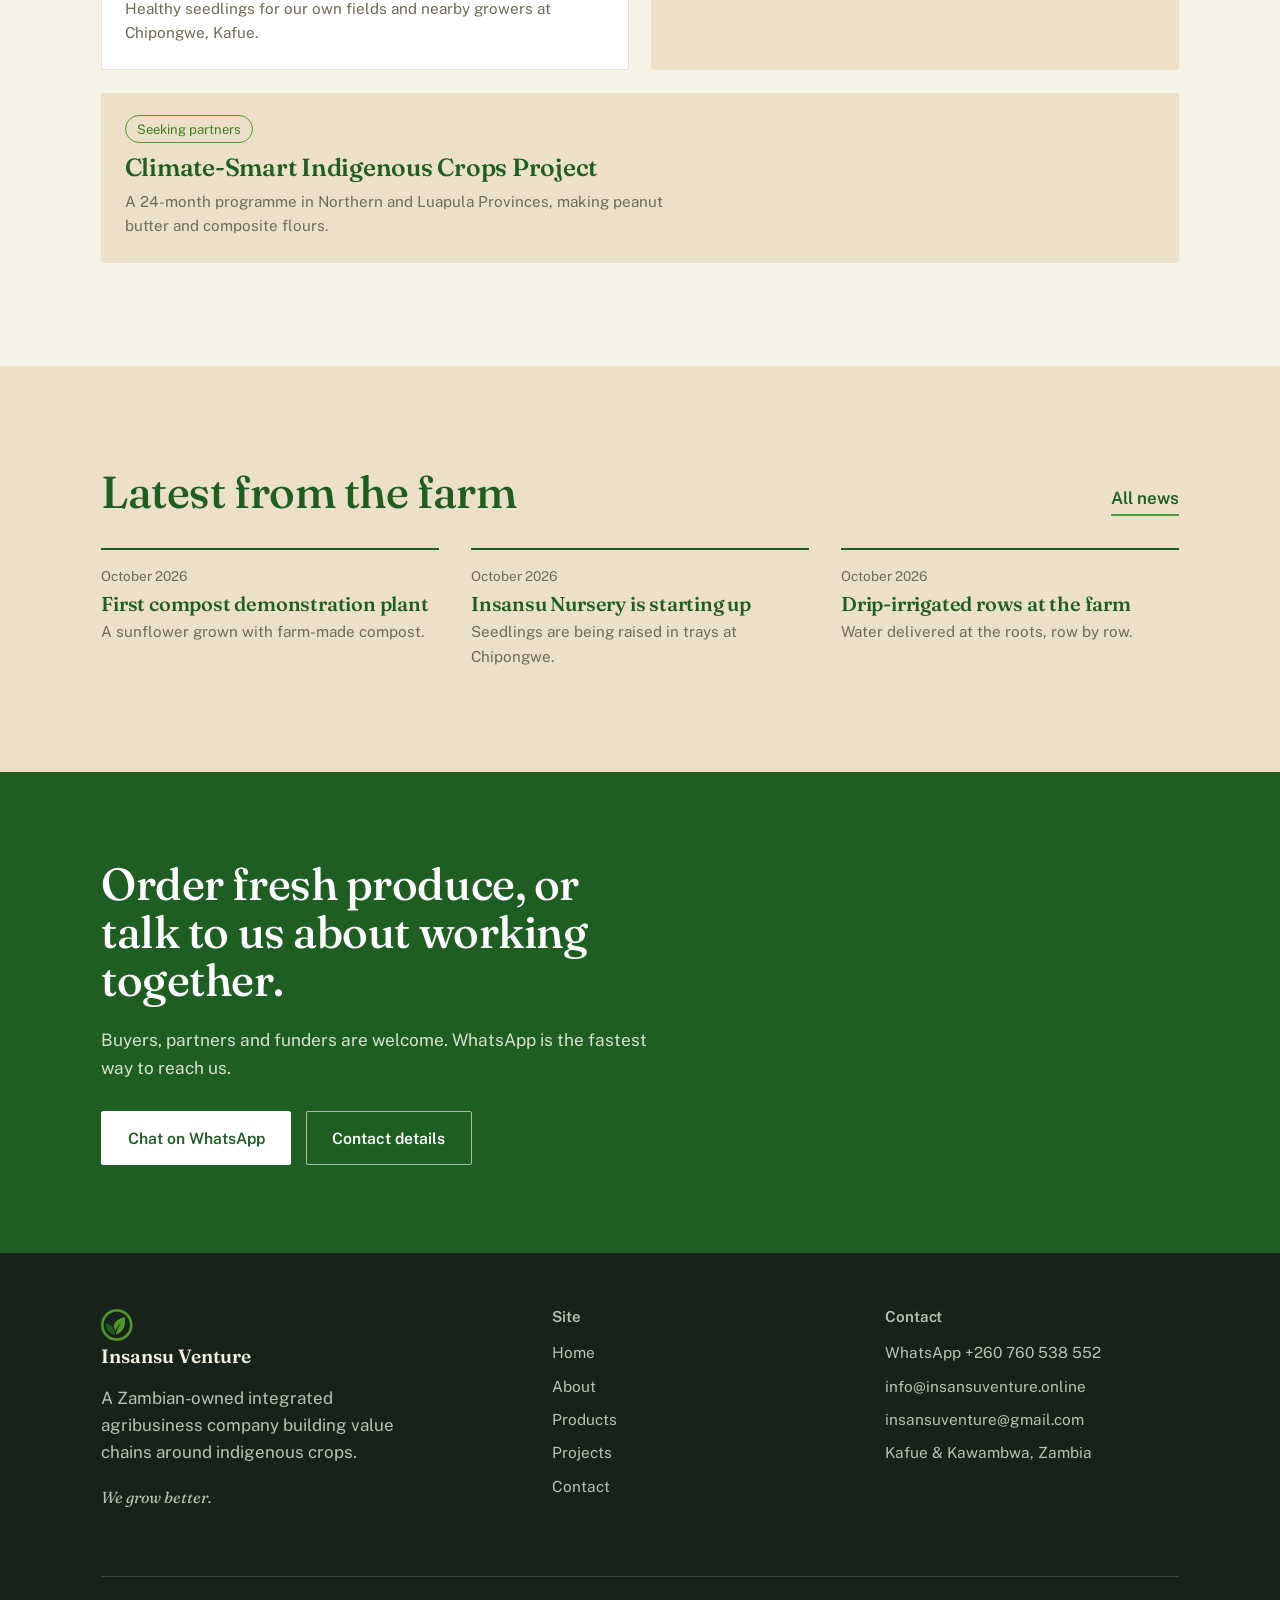
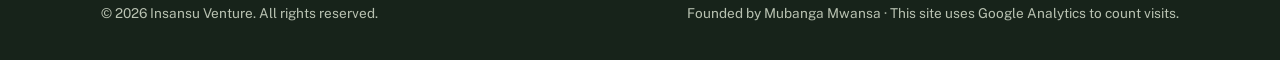
==== commit df438b19: "Add indigenous leafy vegetables photo and feature to Home and Products Co-Authored-By: Claude Sonnet" ====
--- a/index.html
+++ b/index.html
@@ -101,7 +101,15 @@
       <div class="fp-crop"><img src="images/crops/tomato.jpg" alt="Tomatoes ripening in the field" loading="lazy"><div class="cap"><h3>Tomatoes</h3><p>Field-grown, and the start of our tomato sauce.</p><a class="order-link" href="https://wa.me/260760538552?text=Hello%20Insansu%20Venture%2C%20I%20would%20like%20to%20order%20tomatoes.%20What%20is%20available%20this%20week%3F">Order on WhatsApp</a></div></div>
       <div class="fp-crop"><img src="images/crops/impwa.jpg" alt="Impwa growing on the vine" loading="lazy"><div class="cap"><h3>Impwa</h3><p>A traditional indigenous vegetable.</p><a class="order-link" href="https://wa.me/260760538552?text=Hello%20Insansu%20Venture%2C%20I%20would%20like%20to%20order%20impwa.%20What%20is%20available%20this%20week%3F">Order on WhatsApp</a></div></div>
     </div>
-    <p class="fp-note">Chibwabwa, katapa, kalembula and cowpea leaves are being added to our crop mix. We deliver around Kafue, Chilanga and Lusaka; message us for this week's availability and prices.</p>
+    <div class="fp-leafy">
+      <img src="images/crops/leafy-vegetables.jpg" alt="Freshly harvested indigenous leafy vegetables: cassava leaves, pumpkin leaves, sweet potato leaves and purple amaranth" loading="lazy">
+      <div>
+        <h3>Indigenous leafy vegetables</h3>
+        <p>Katapa (cassava leaves), chibwabwa (pumpkin leaves), kalembula (sweet potato leaves) and bondwe (amaranth) are the traditional greens Zambian kitchens know well. They cope with heat and dry spells and can be cut again and again through the season.</p>
+        <a class="order-link" href="https://wa.me/260760538552?text=Hello%20Insansu%20Venture%2C%20I%20would%20like%20to%20order%20indigenous%20leafy%20vegetables.%20What%20is%20available%20this%20week%3F">Order on WhatsApp</a>
+        <p class="fp-note">We deliver around Kafue, Chilanga and Lusaka. Message us for this week's availability and prices.</p>
+      </div>
+    </div>
   </div>
 </section>
 
--- a/css/style.css
+++ b/css/style.css
@@ -577,3 +577,14 @@
 .fp-slide img{ width:100%; height:100%; object-fit:cover; display:block; }
 .fp-slide figcaption{ position:absolute; left:0; right:0; bottom:0; padding:2.2rem 1rem .9rem; color:#fff; font-size:.95rem; background:linear-gradient(0deg, rgba(23,35,26,.85), rgba(23,35,26,0)); }
 @media (max-width:640px){ .fp-slide{ flex-basis:78vw; } }
+
+/* indigenous leafy vegetables feature */
+.fp-leafy, .leafy-feature{ display:grid; grid-template-columns: minmax(0,5fr) minmax(0,6fr); gap: clamp(1.2rem,3vw,2.6rem); align-items:center; }
+.fp-leafy{ margin-top:1.6rem; background:#fff; border:1px solid var(--rule); border-radius:3px; overflow:hidden; }
+.fp-leafy img{ width:100%; height:100%; max-height:420px; object-fit:cover; display:block; }
+.fp-leafy > div{ padding: 1.4rem 1.6rem 1.6rem 0; }
+.fp-leafy h3{ margin:0 0 .6rem; font-size:1.5rem; }
+.fp-leafy .fp-note{ margin-top:1rem; }
+.leafy-feature{ margin: 1.4rem 0 2rem; }
+.leafy-feature img{ width:100%; max-height:460px; object-fit:cover; border-radius:4px; display:block; }
+@media (max-width:760px){ .fp-leafy, .leafy-feature{ grid-template-columns:1fr; } .fp-leafy > div{ padding:0 1.2rem 1.4rem; } }
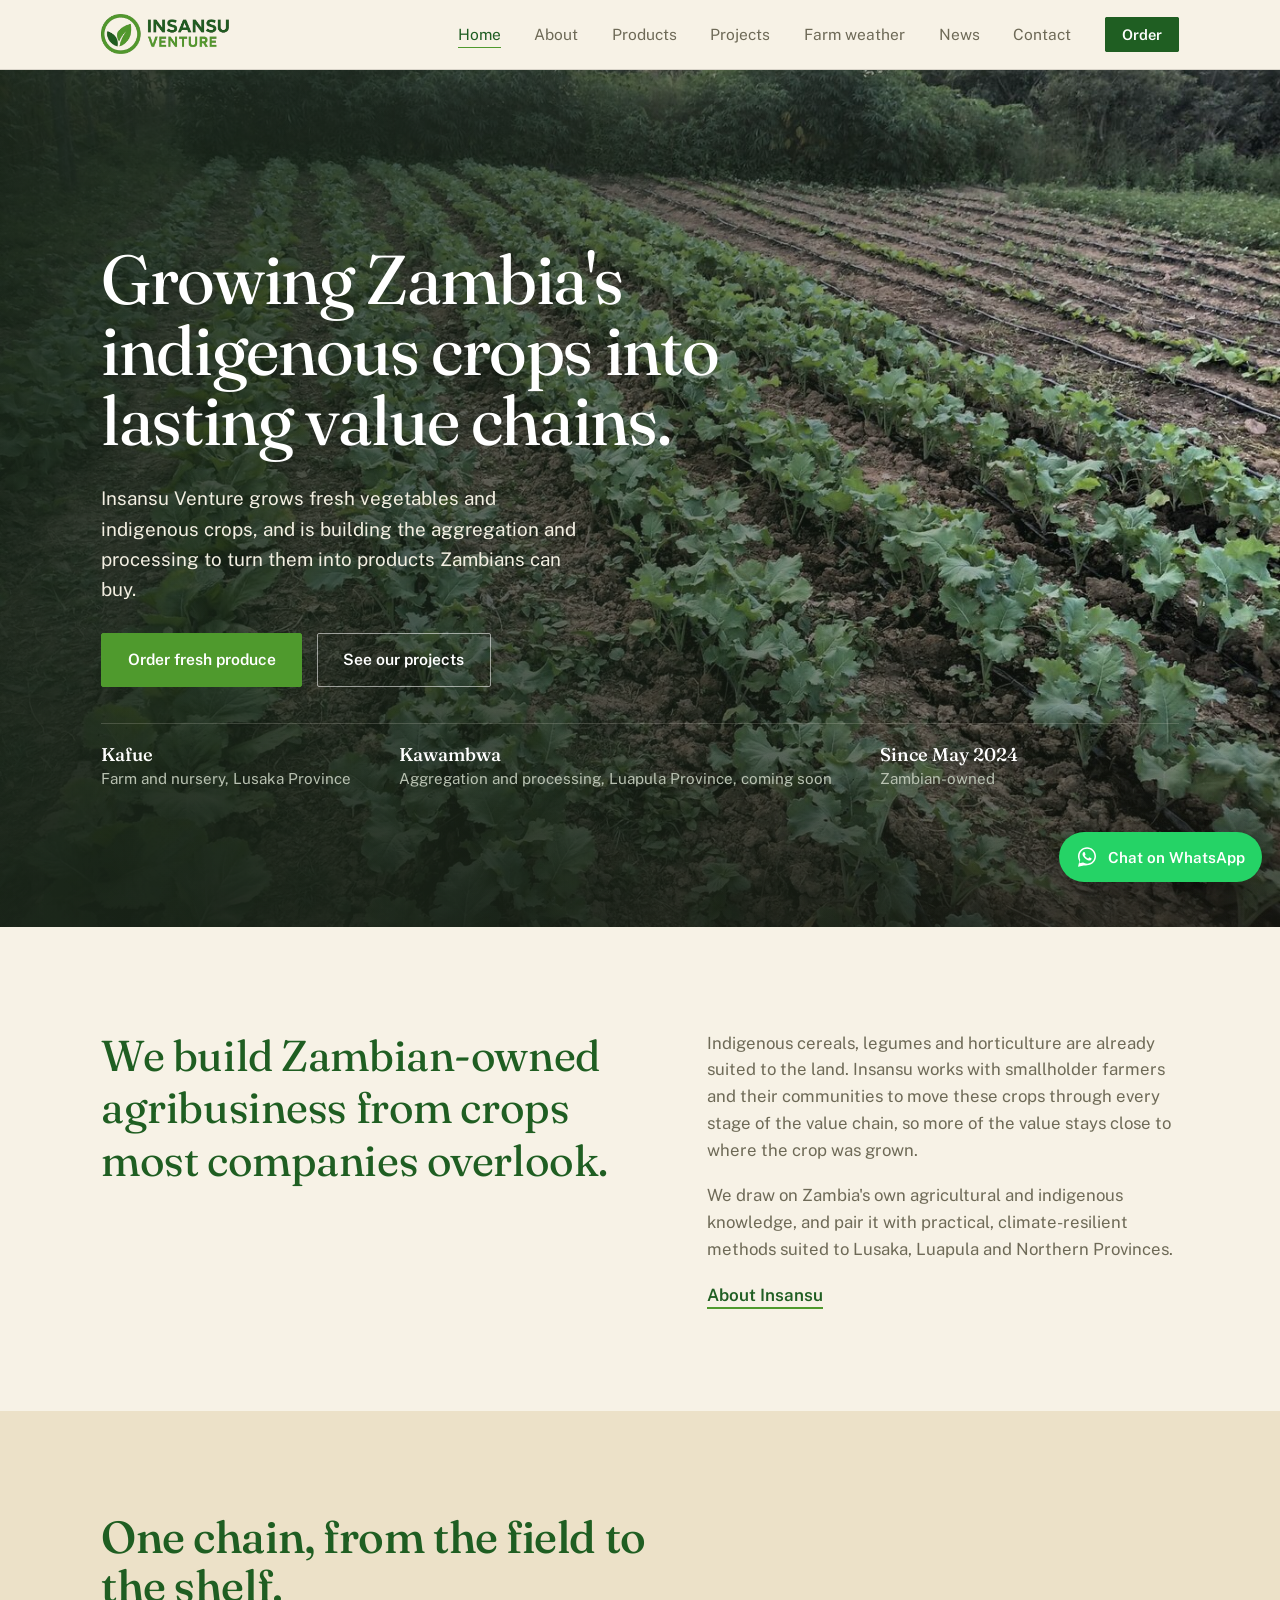
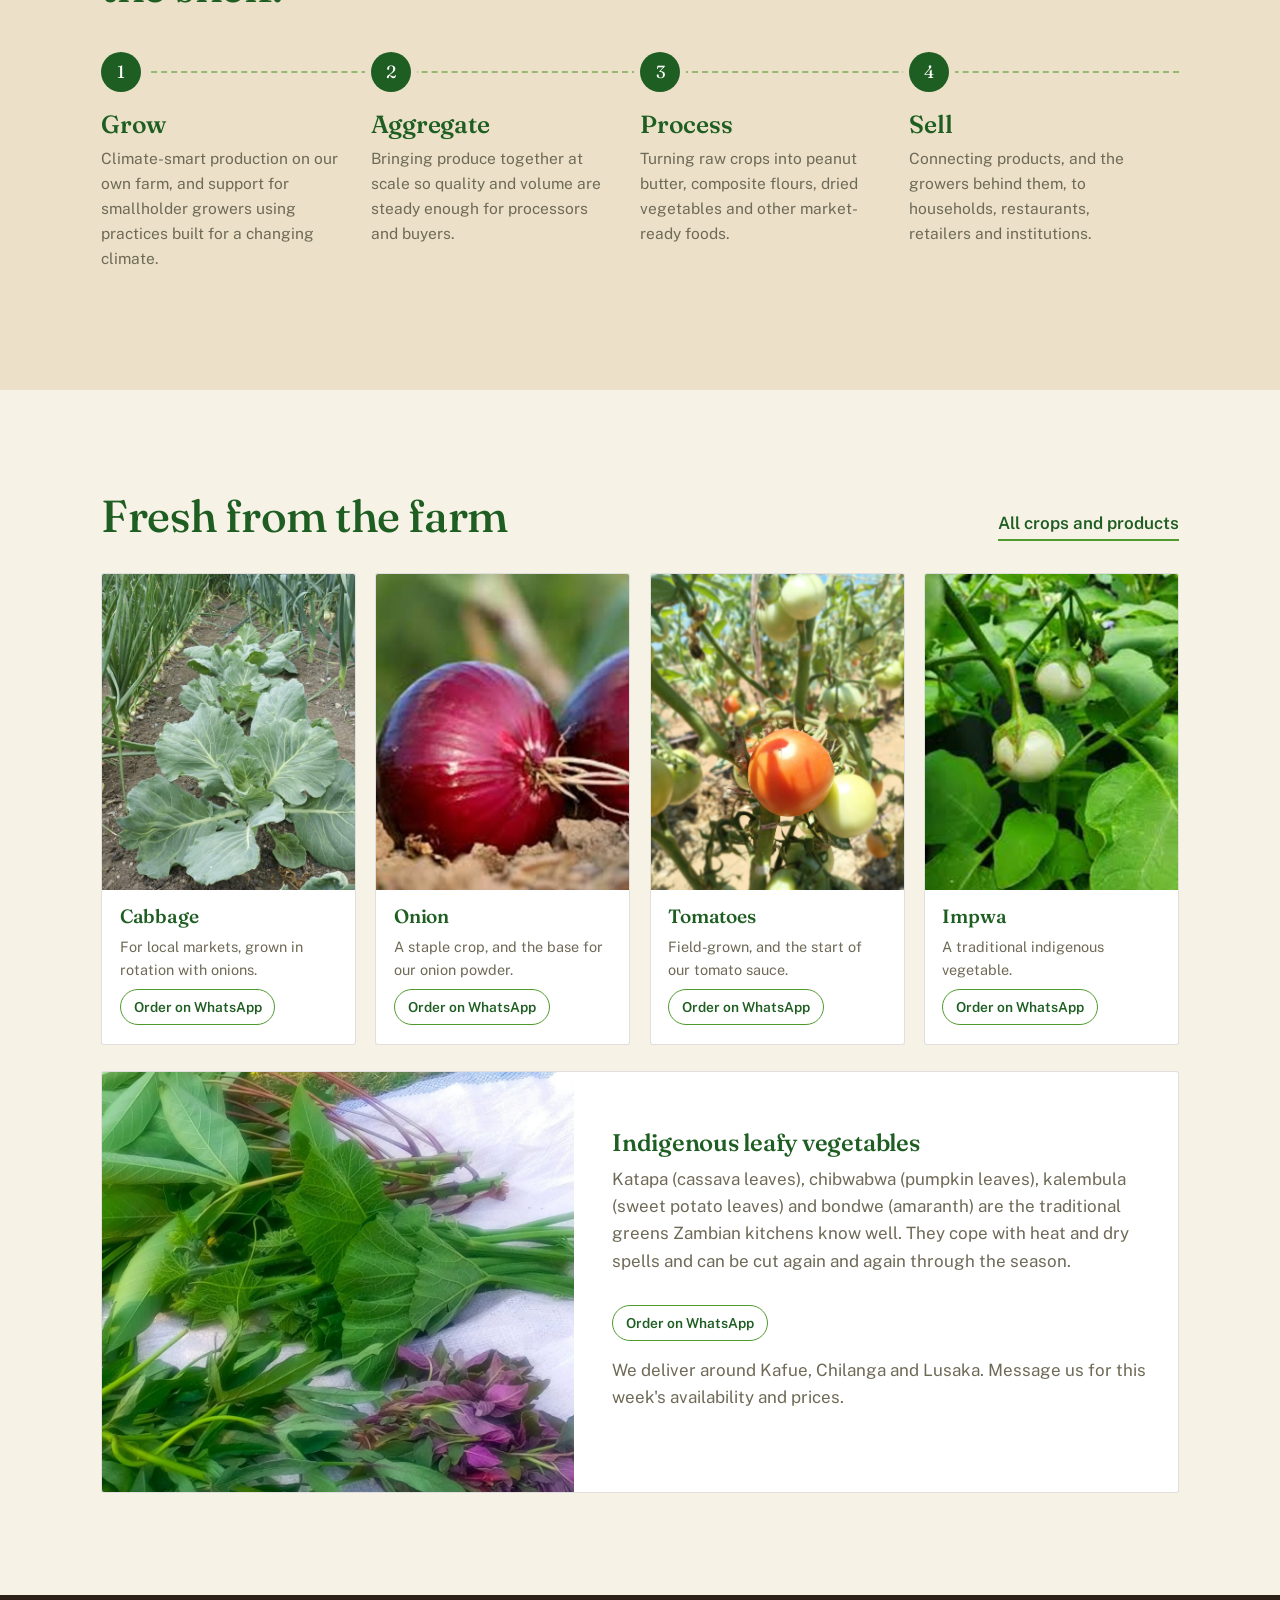
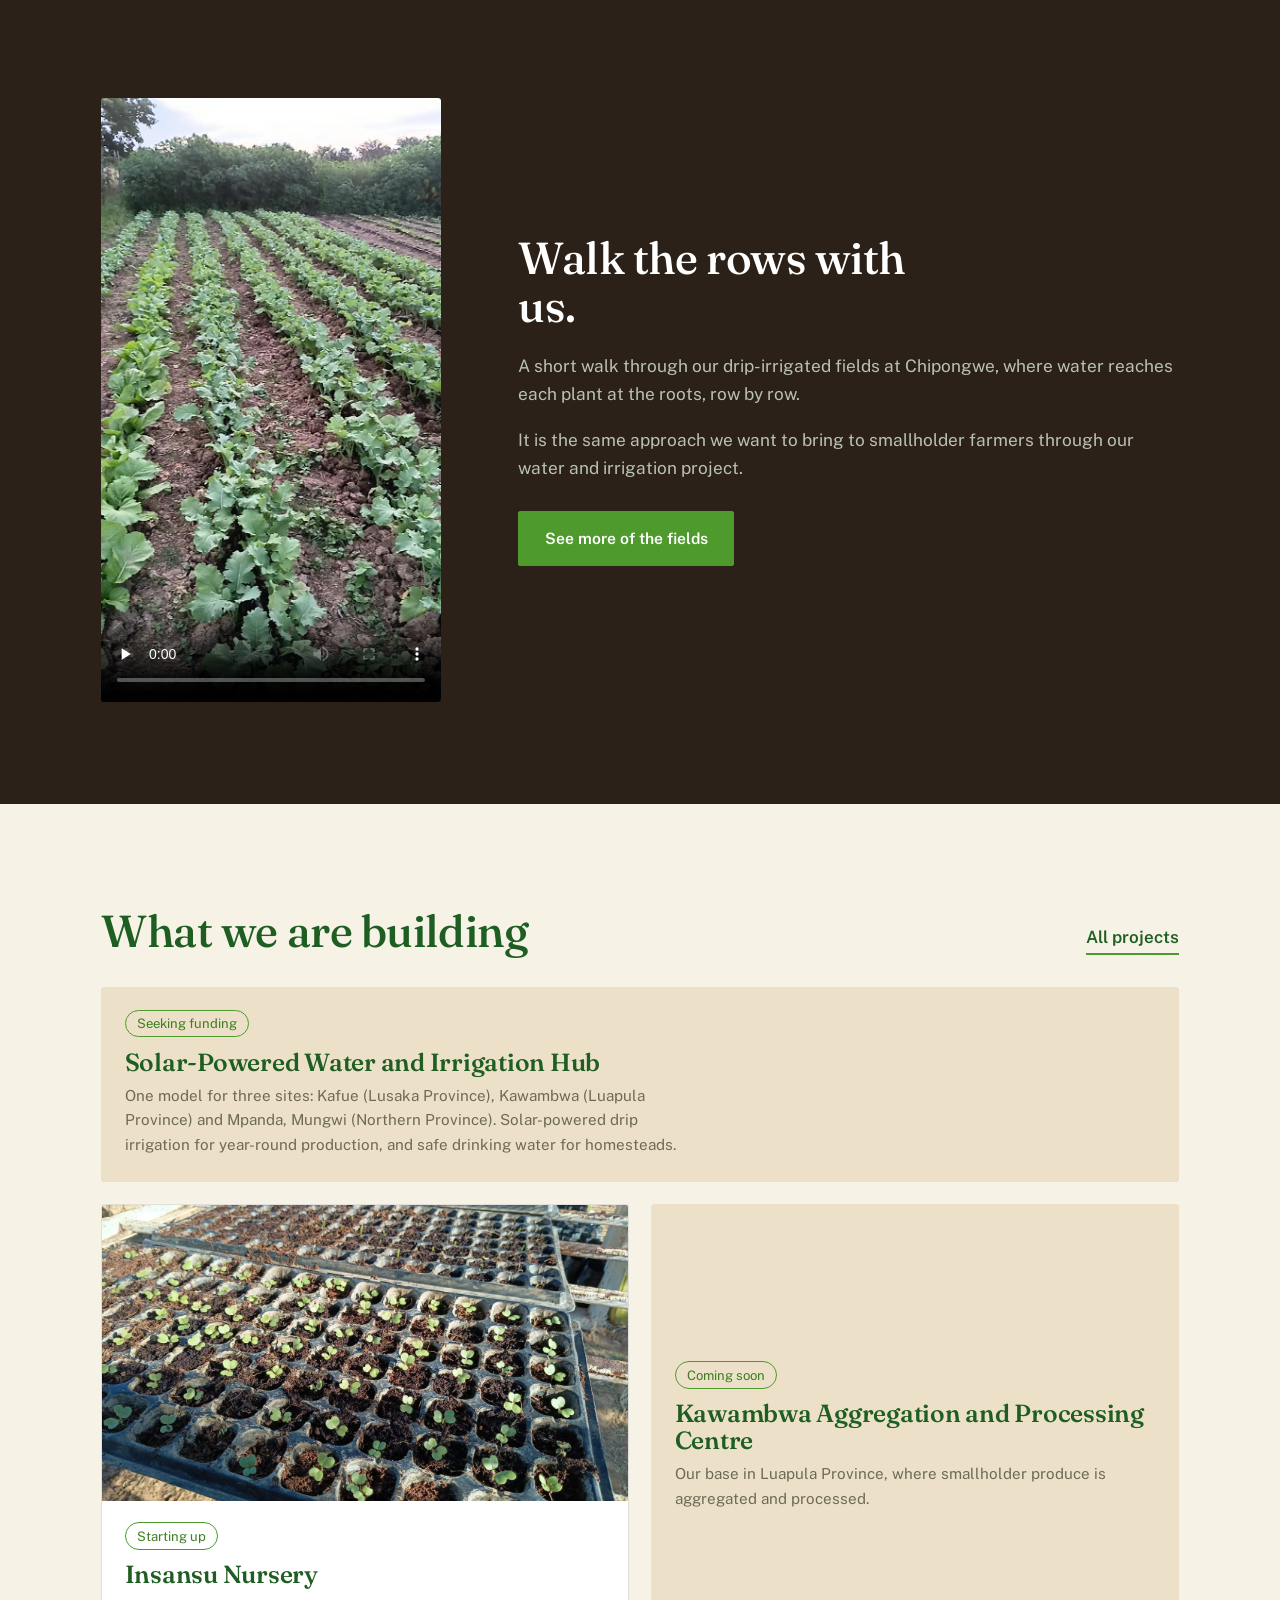
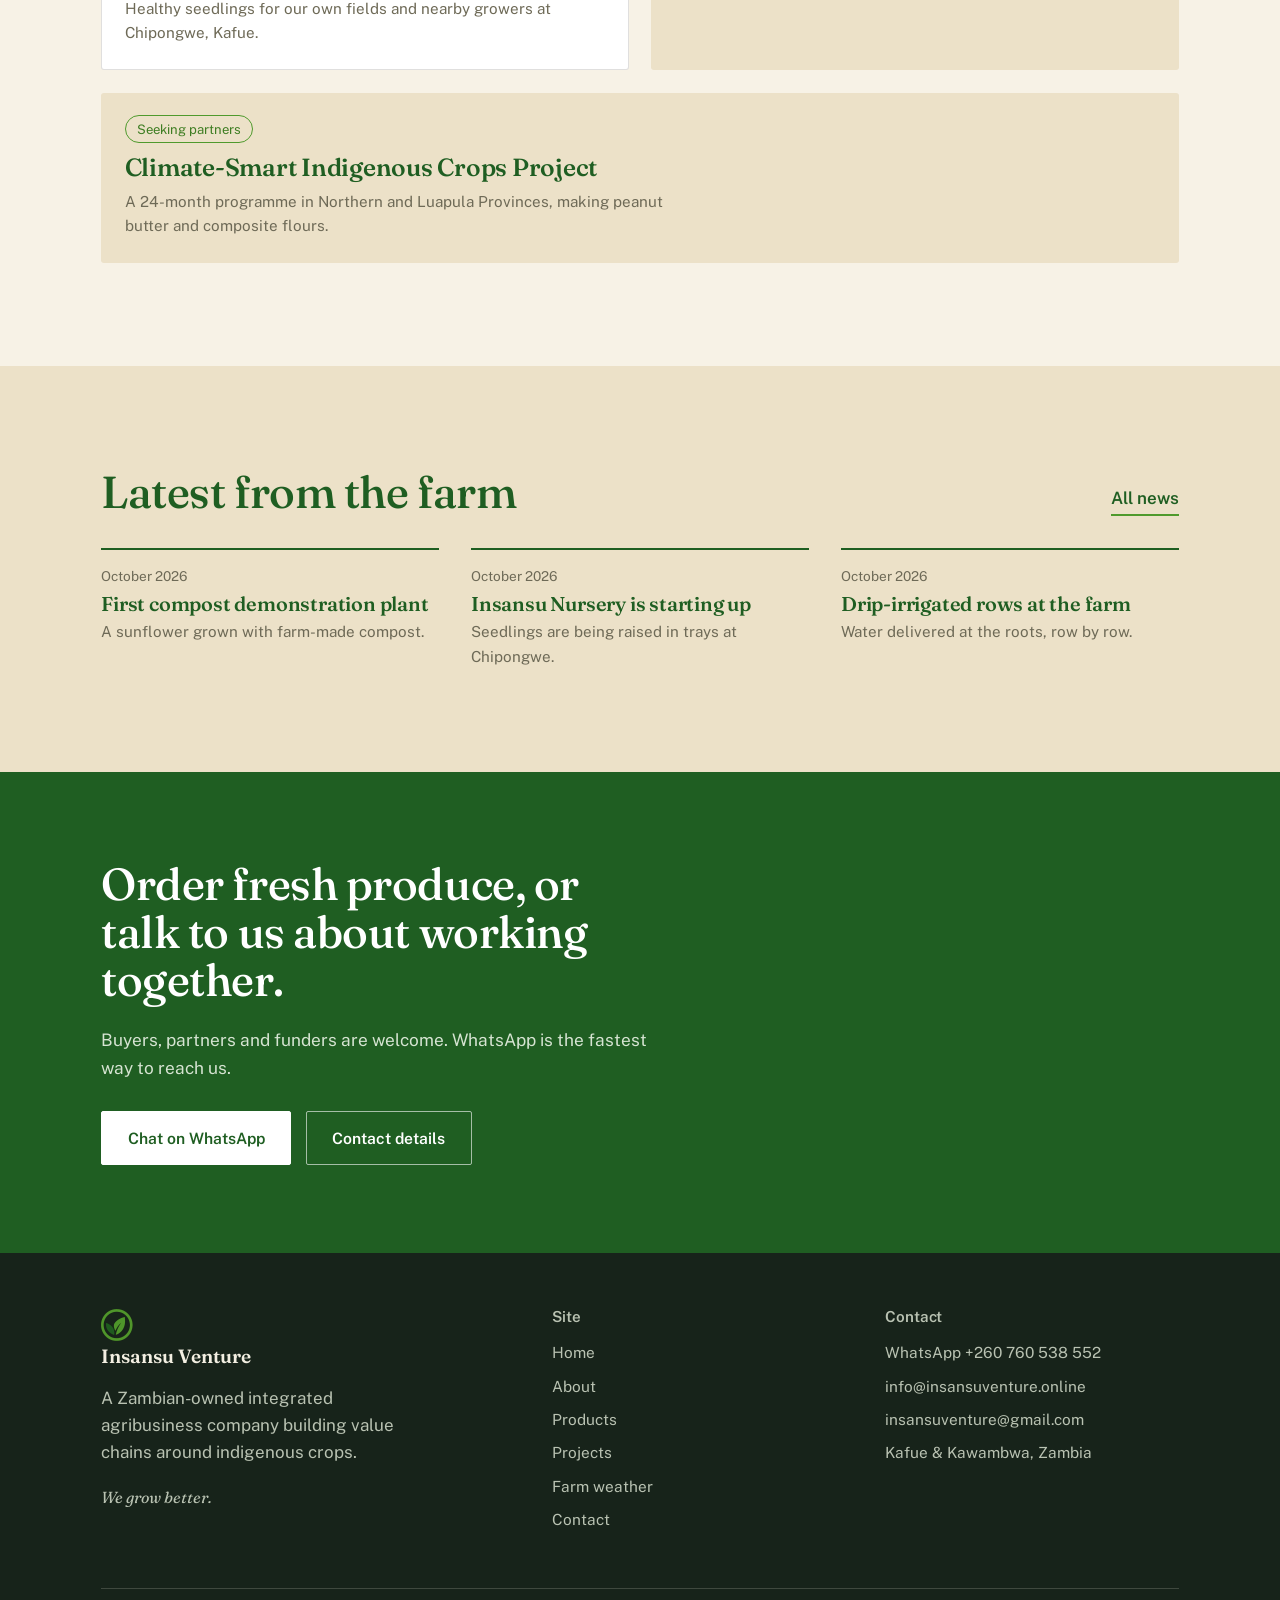
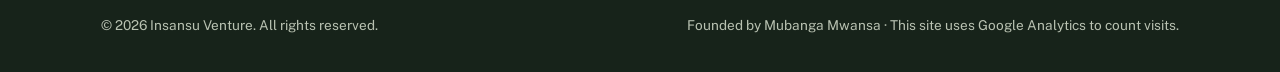
==== commit f21c3573: "Add Farm Weather page: live 7-day outlook, farm advisories, alert sign-up (alerts server pending) Co" ====
--- a/index.html
+++ b/index.html
@@ -40,6 +40,7 @@
         <li><a href="about.html">About</a></li>
         <li><a href="products.html">Products</a></li>
         <li><a href="projects.html">Projects</a></li>
+        <li><a href="weather.html">Farm weather</a></li>
         <li><a href="news.html">News</a></li>
         <li><a href="contact.html">Contact</a></li>
       </ul>
@@ -180,6 +181,7 @@
         <a href="about.html">About</a>
         <a href="products.html">Products</a>
         <a href="projects.html">Projects</a>
+        <a href="weather.html">Farm weather</a>
         <a href="contact.html">Contact</a>
       </div>
       <div>
--- a/css/style.css
+++ b/css/style.css
@@ -588,3 +588,33 @@
 .leafy-feature{ margin: 1.4rem 0 2rem; }
 .leafy-feature img{ width:100%; max-height:460px; object-fit:cover; border-radius:4px; display:block; }
 @media (max-width:760px){ .fp-leafy, .leafy-feature{ grid-template-columns:1fr; } .fp-leafy > div{ padding:0 1.2rem 1.4rem; } }
+
+/* farm weather */
+.wx-head{ display:flex; justify-content:space-between; align-items:flex-end; gap:1rem; flex-wrap:wrap; margin-bottom:1.2rem; }
+.wx-tabs{ display:flex; gap:.4rem; }
+.wx-tab{ padding:.55rem 1.1rem; border:1.5px solid var(--pine); background:transparent; color:var(--pine); border-radius:999px; font:600 .95rem 'Public Sans',sans-serif; cursor:pointer; }
+.wx-tab[aria-pressed="true"]{ background:var(--pine); color:#fff; }
+.wx-days{ display:grid; grid-template-columns:repeat(7,1fr); gap:.7rem; margin-top:1rem; }
+.wx-day{ background:#fff; border:1px solid var(--rule); border-radius:4px; padding:.9rem .7rem; text-align:center; display:flex; flex-direction:column; gap:.35rem; }
+.wx-d{ font-weight:600; font-size:.9rem; }
+.wx-i{ font-size:.85rem; color:var(--leaf-dark); font-weight:600; }
+.wx-t{ font-family:'Fraunces',serif; font-size:1.4rem; color:var(--pine); }
+.wx-t span{ font-size:1rem; color:#7a7a6a; }
+.wx-r{ font-size:.8rem; color:#5d5d50; }
+.wx-idx{ margin-top:.2rem; padding:.35rem .2rem; border-radius:3px; font-size:.8rem; font-weight:600; display:flex; flex-direction:column; line-height:1.1; }
+.wx-idx small{ font-weight:500; opacity:.8; }
+.wx-good{ background:#dff0d4; color:#1F5E22; } .wx-fair{ background:#f6e9b8; color:#6b5300; } .wx-poor{ background:#f3d3cb; color:#8a2f1b; }
+.wx-advs{ display:grid; grid-template-columns:repeat(auto-fit,minmax(260px,1fr)); gap:1rem; margin-top:1.4rem; }
+.wx-adv{ background:#fff; border:1px solid var(--rule); border-left:5px solid var(--leaf); border-radius:3px; padding:1rem 1.2rem; }
+.wx-adv h3{ margin:0 0 .4rem; font-size:1.1rem; } .wx-adv p{ margin:0; font-size:.95rem; }
+.wx-lv-warn{ border-left-color:#b8452c; } .wx-lv-watch{ border-left-color:#d19a1f; } .wx-lv-info{ border-left-color:#5b7f95; } .wx-lv-good{ border-left-color:var(--leaf); }
+.wx-check{ display:flex !important; gap:.6rem; align-items:flex-start; font-size:.95rem; }
+.wx-check input{ width:auto !important; margin-top:.25rem; }
+.wx-fs{ border:0; padding:0; margin:0; display:grid; gap:.5rem; } .wx-fs legend{ font-size:.9rem; margin-bottom:.4rem; color:var(--text-dim); }
+.wx-hp{ position:absolute; left:-9999px; }
+.wx-msg{ margin:0; font-size:.95rem; } .wx-msg.ok{ color:var(--pine); font-weight:600; } .wx-msg.err{ color:#8a2f1b; font-weight:600; }
+.wx-soon{ background:#fff; border:1px solid var(--rule); border-radius:4px; padding:1.4rem 1.6rem; max-width:560px; margin-top:1.4rem; }
+.wx-soon h3{ margin-top:0; }
+@media (max-width:900px){ .wx-days{ grid-template-columns:repeat(4,1fr); } }
+@media (max-width:520px){ .wx-days{ grid-template-columns:repeat(2,1fr); } }
+[hidden]{ display:none !important; }
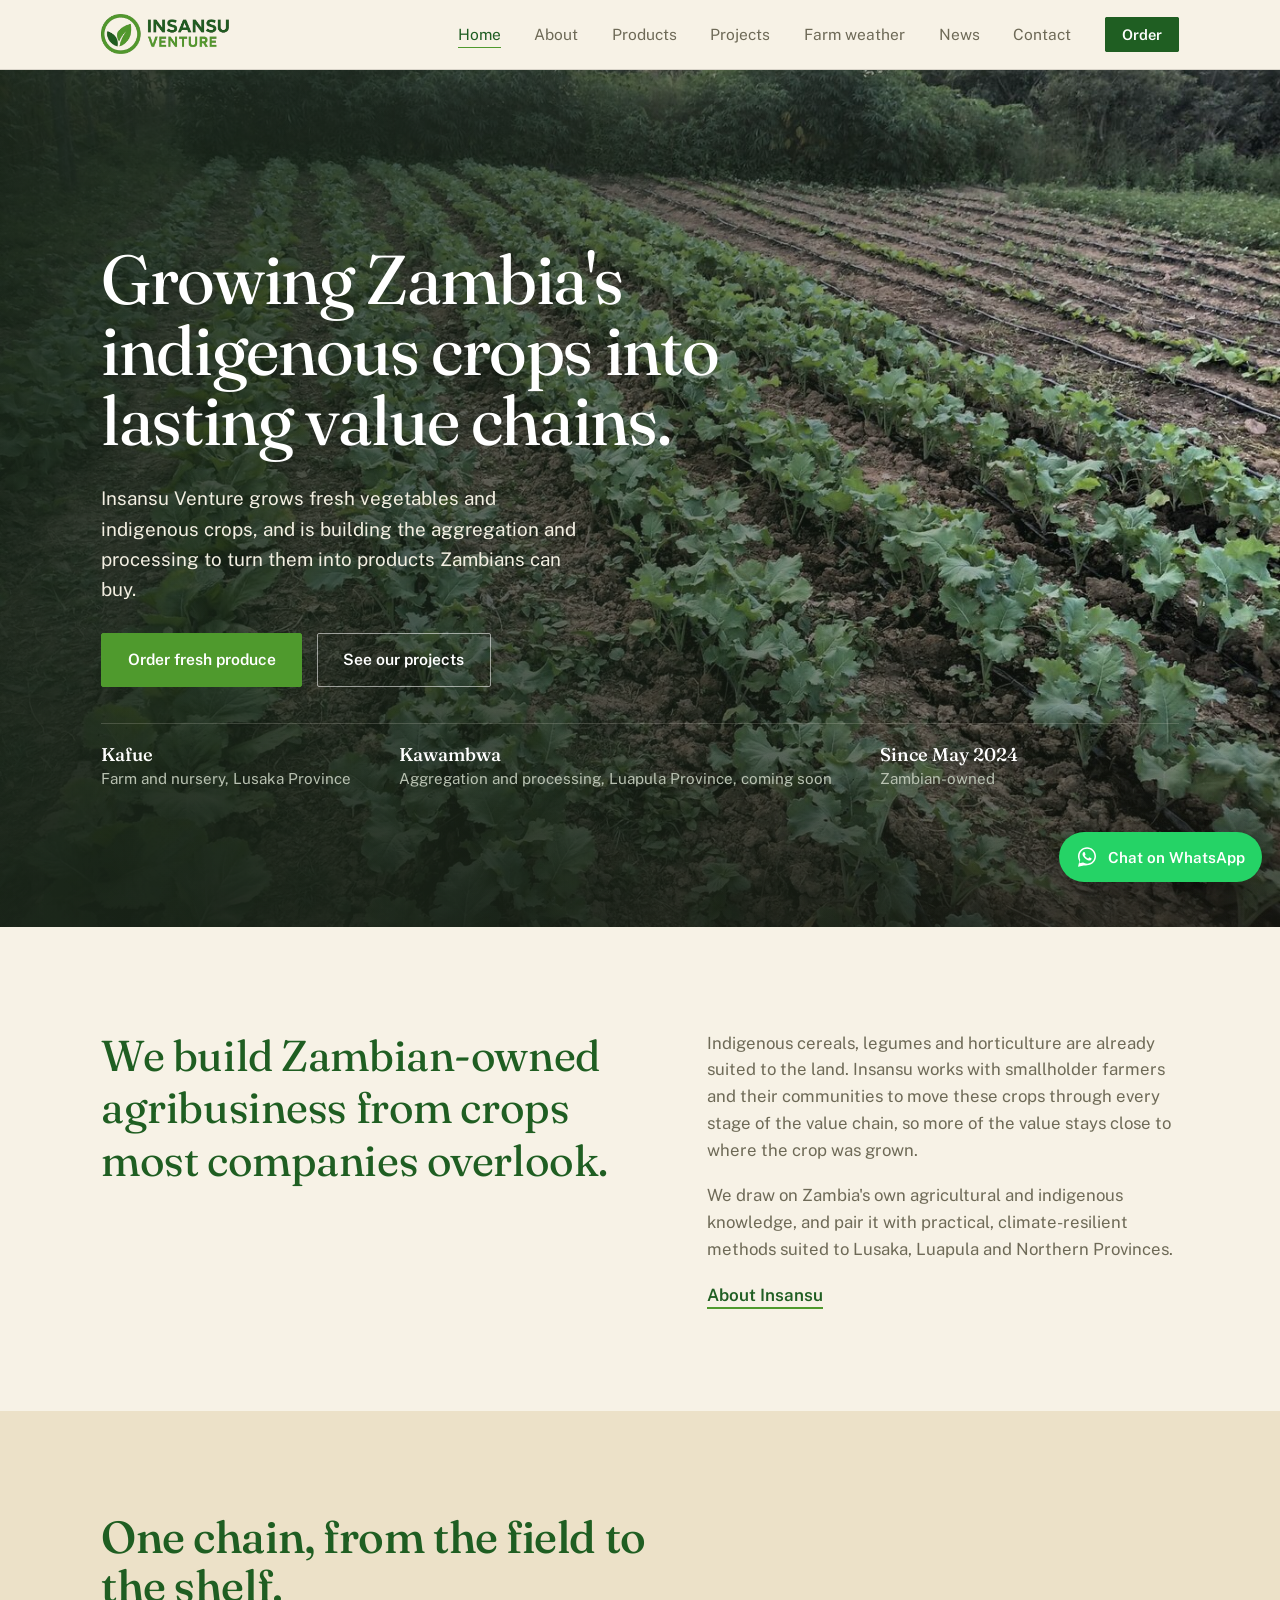
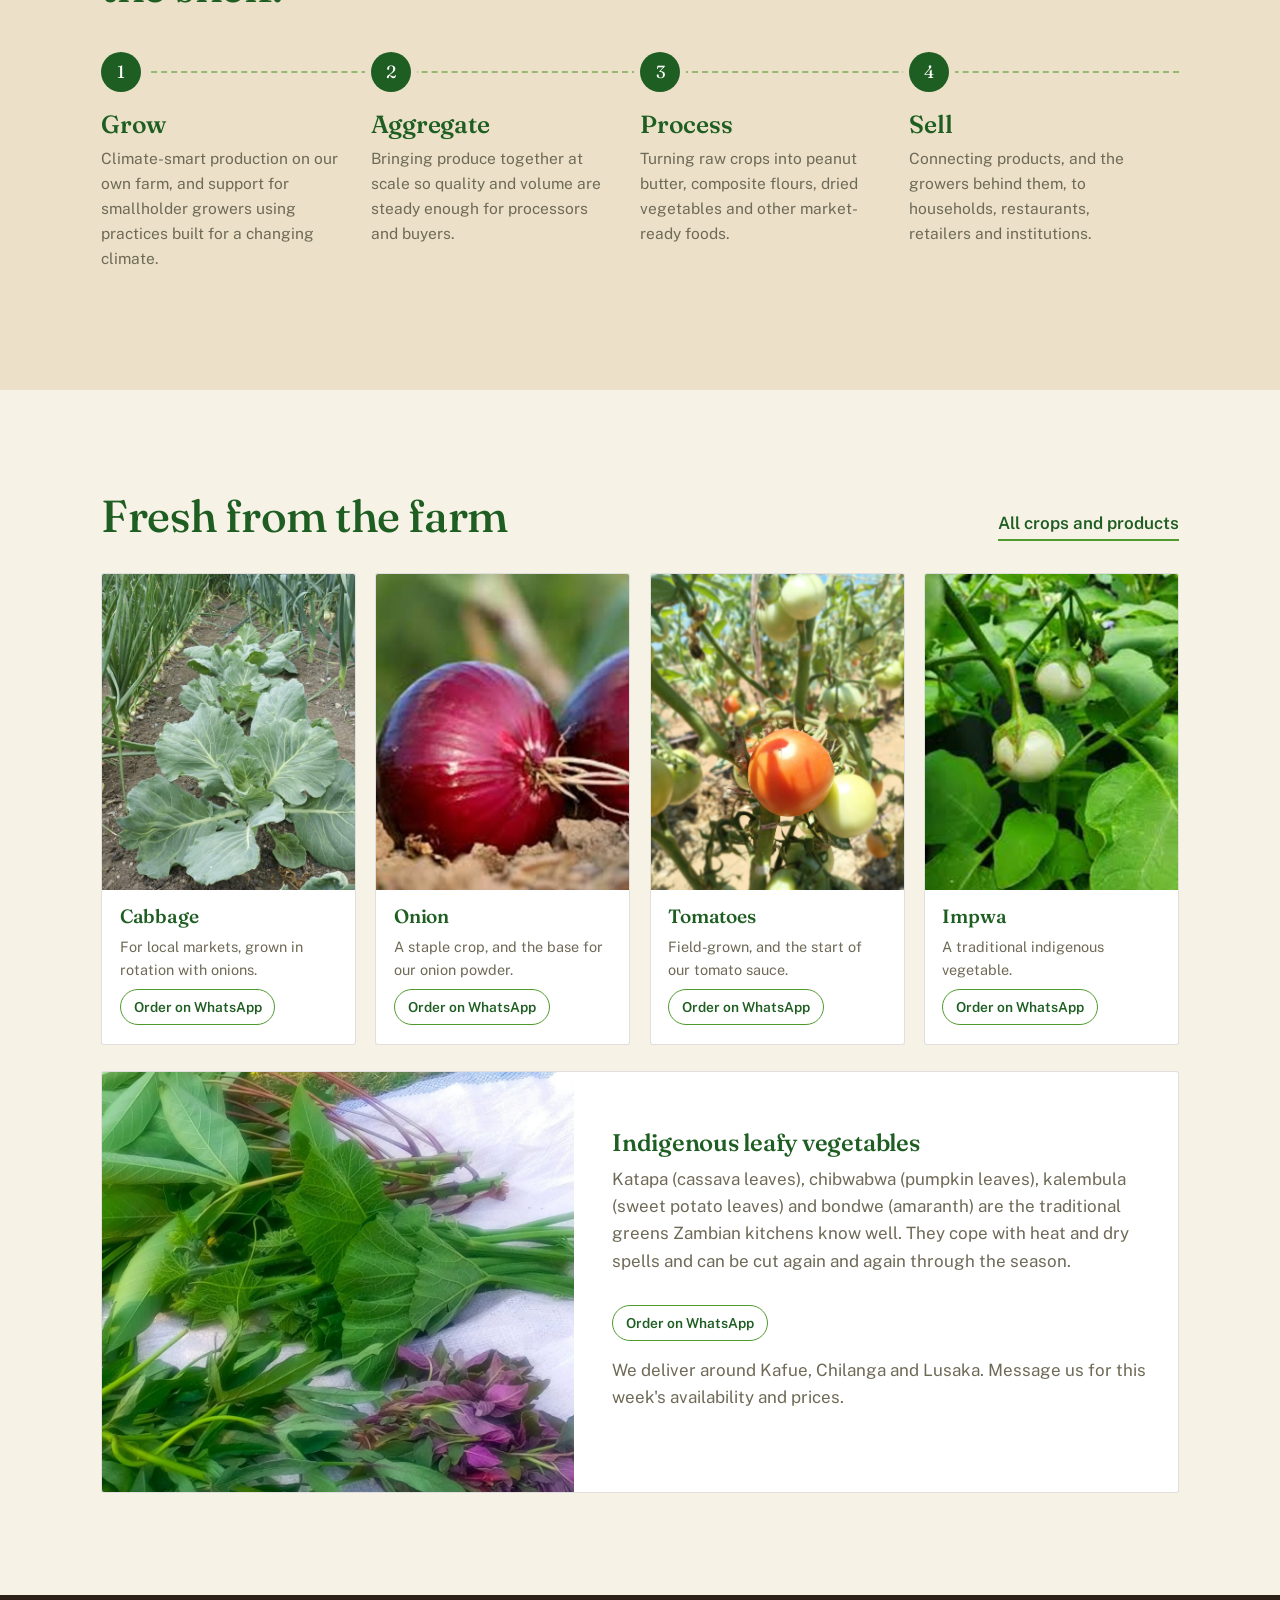
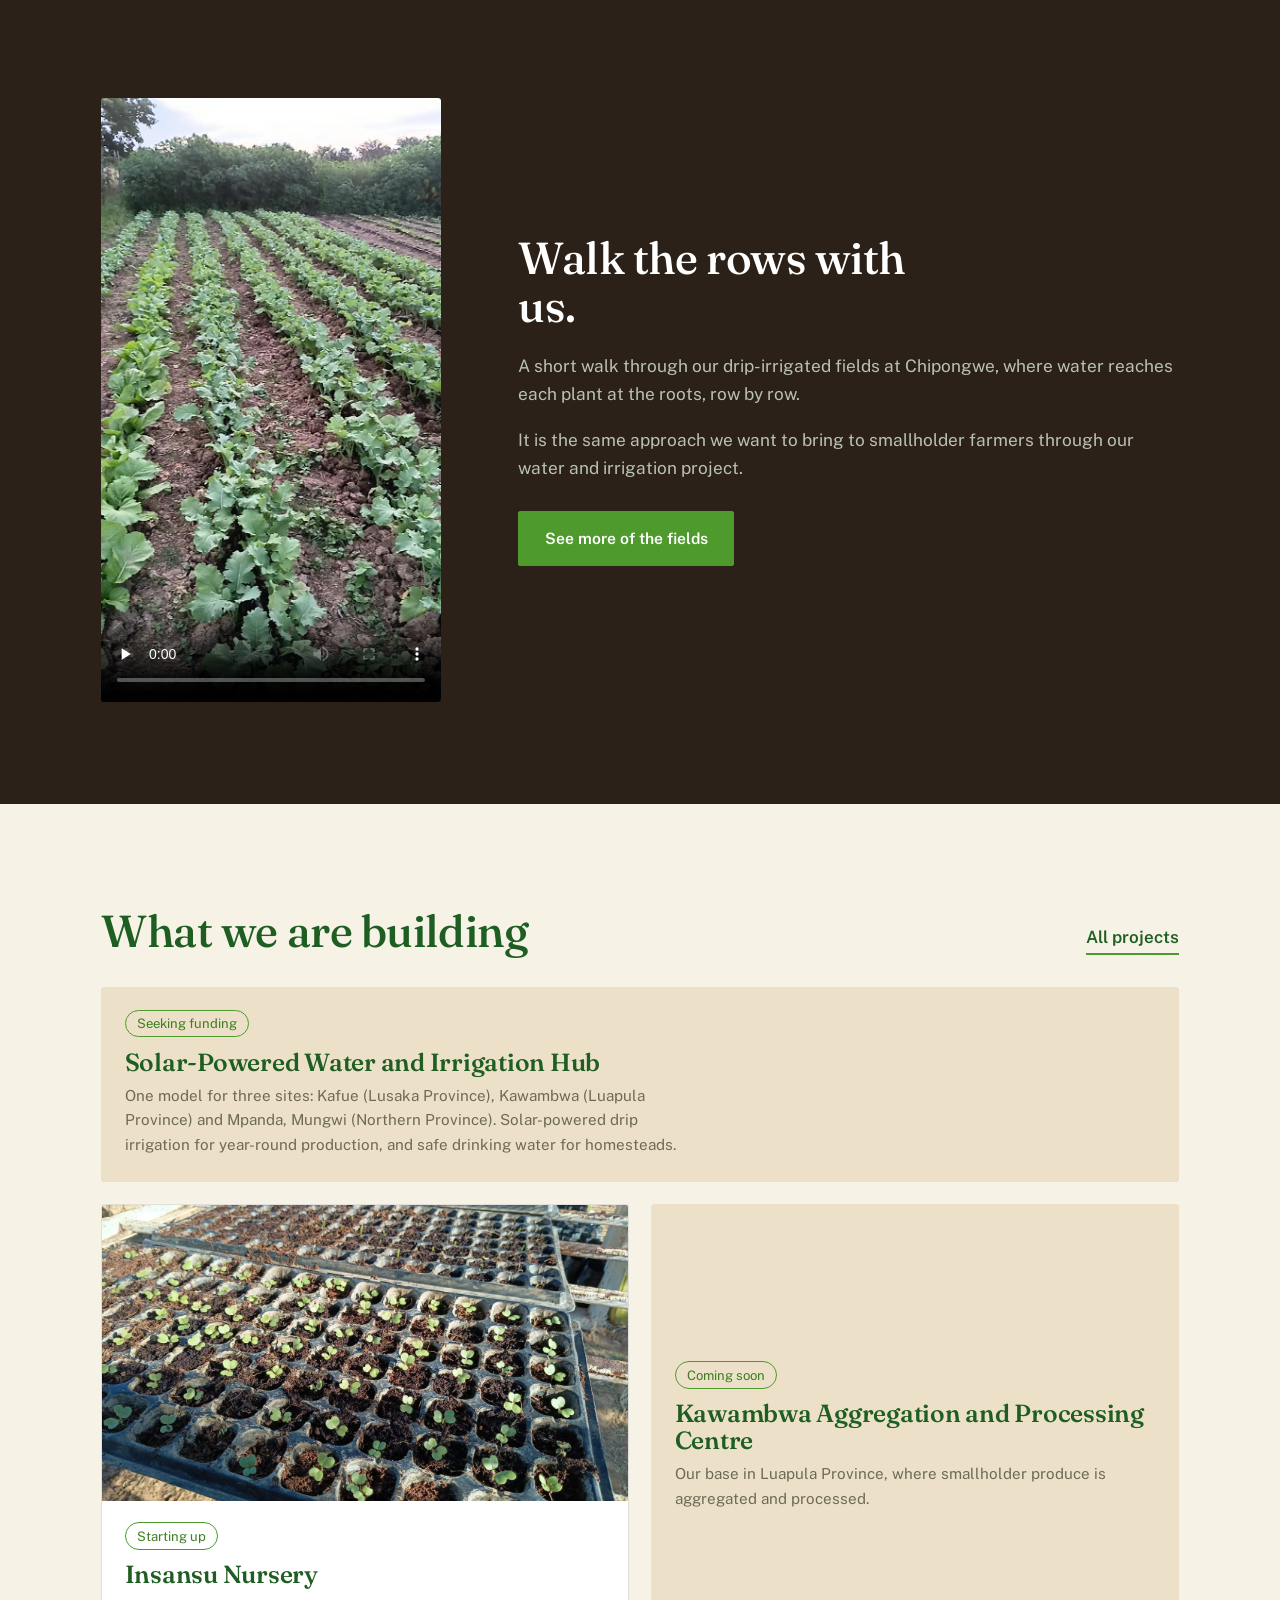
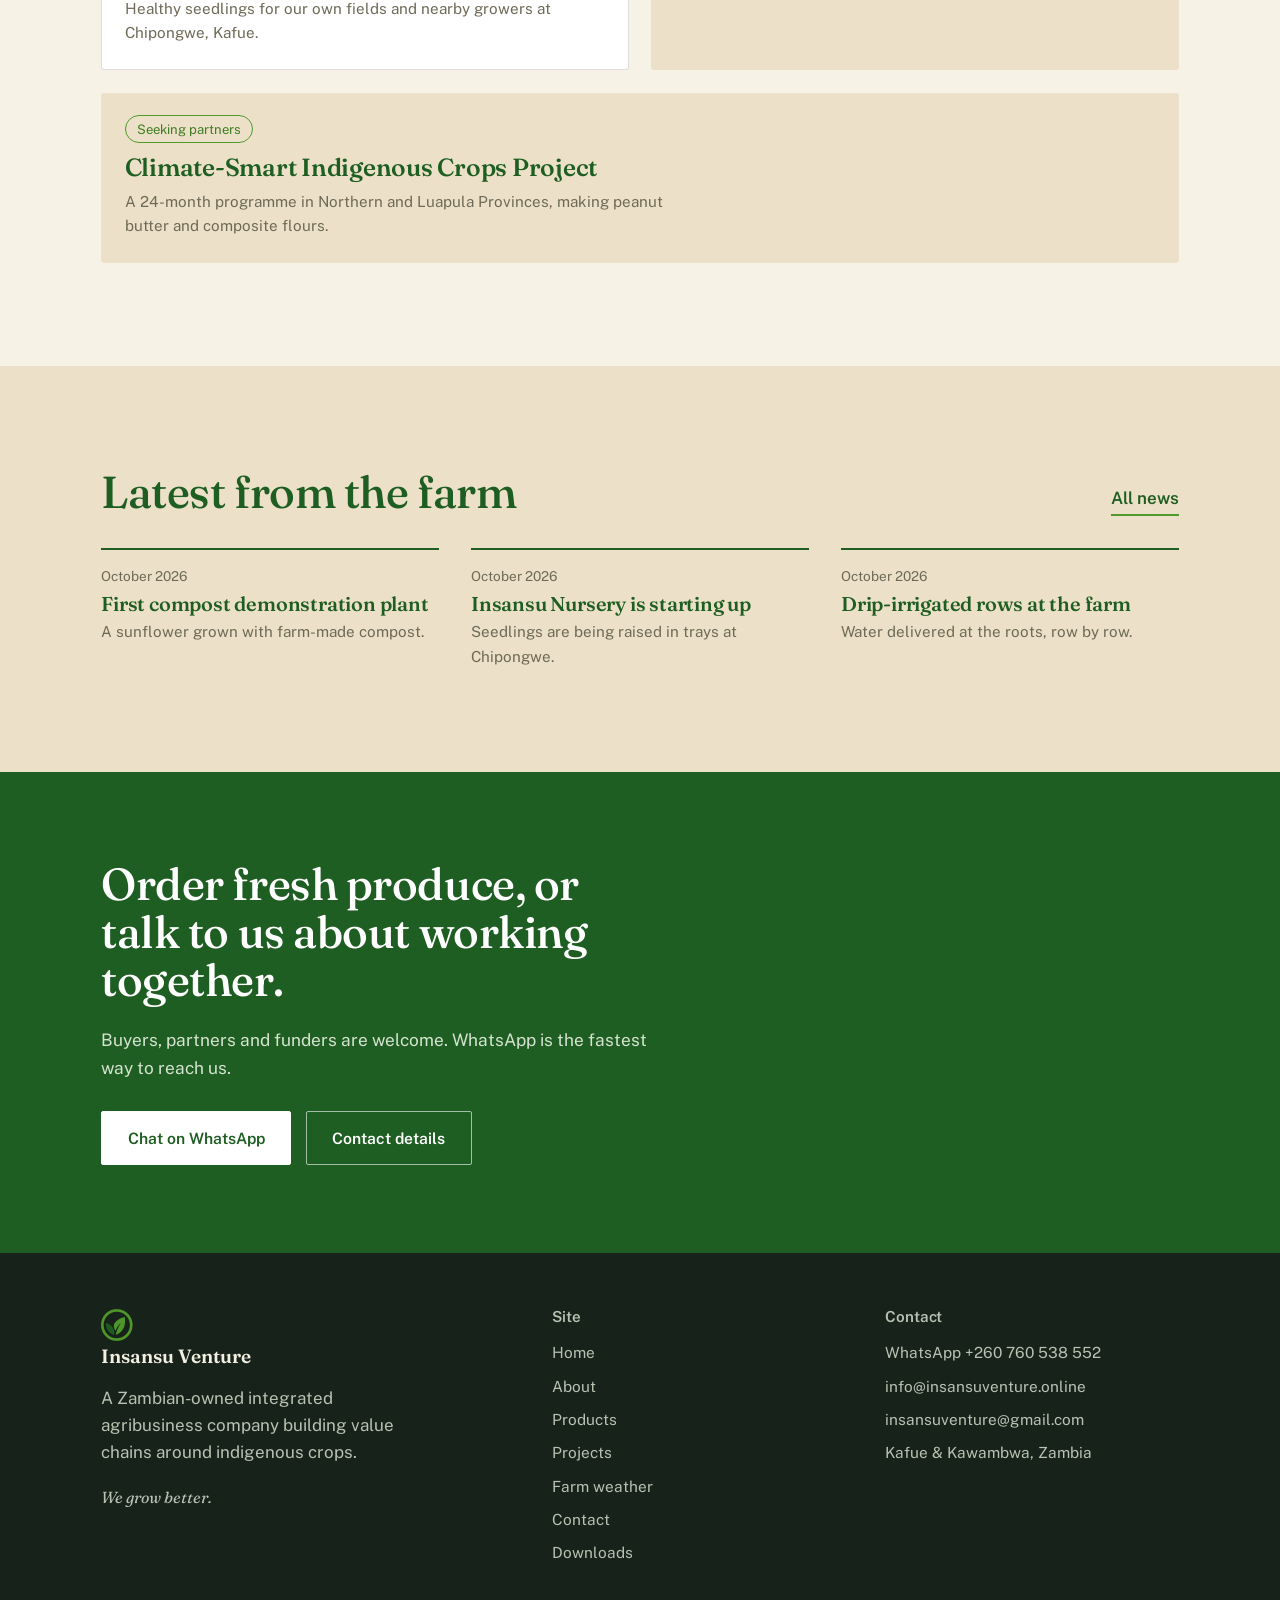
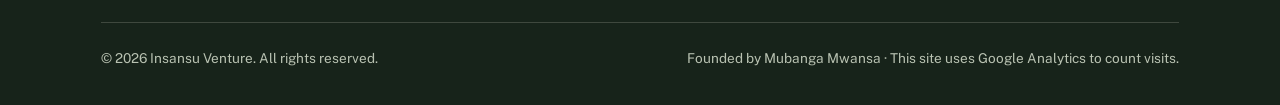
==== commit 700ecbd2: "Add downloadable company profile and flyer Downloads section on the About page with PDF previews, an" ====
--- a/index.html
+++ b/index.html
@@ -183,6 +183,7 @@
         <a href="projects.html">Projects</a>
         <a href="weather.html">Farm weather</a>
         <a href="contact.html">Contact</a>
+        <a href="about.html#downloads">Downloads</a>
       </div>
       <div>
         <h4>Contact</h4>
--- a/css/style.css
+++ b/css/style.css
@@ -618,3 +618,10 @@
 @media (max-width:900px){ .wx-days{ grid-template-columns:repeat(4,1fr); } }
 @media (max-width:520px){ .wx-days{ grid-template-columns:repeat(2,1fr); } }
 [hidden]{ display:none !important; }
+
+/* ---------- Downloads ---------- */
+.doc-grid{ display:grid; grid-template-columns: repeat(2, minmax(0, 300px)); gap: 1.4rem; margin-top: 2rem; }
+.doc-card{ display:block; color: inherit; text-decoration: none; }
+.doc-card img{ aspect-ratio: 210/297; object-fit: cover; object-position: top; border-bottom: 1px solid var(--rule); }
+.doc-card:hover h3{ color: var(--leaf-dark); }
+@media (max-width: 560px){ .doc-grid{ grid-template-columns: 1fr; } }
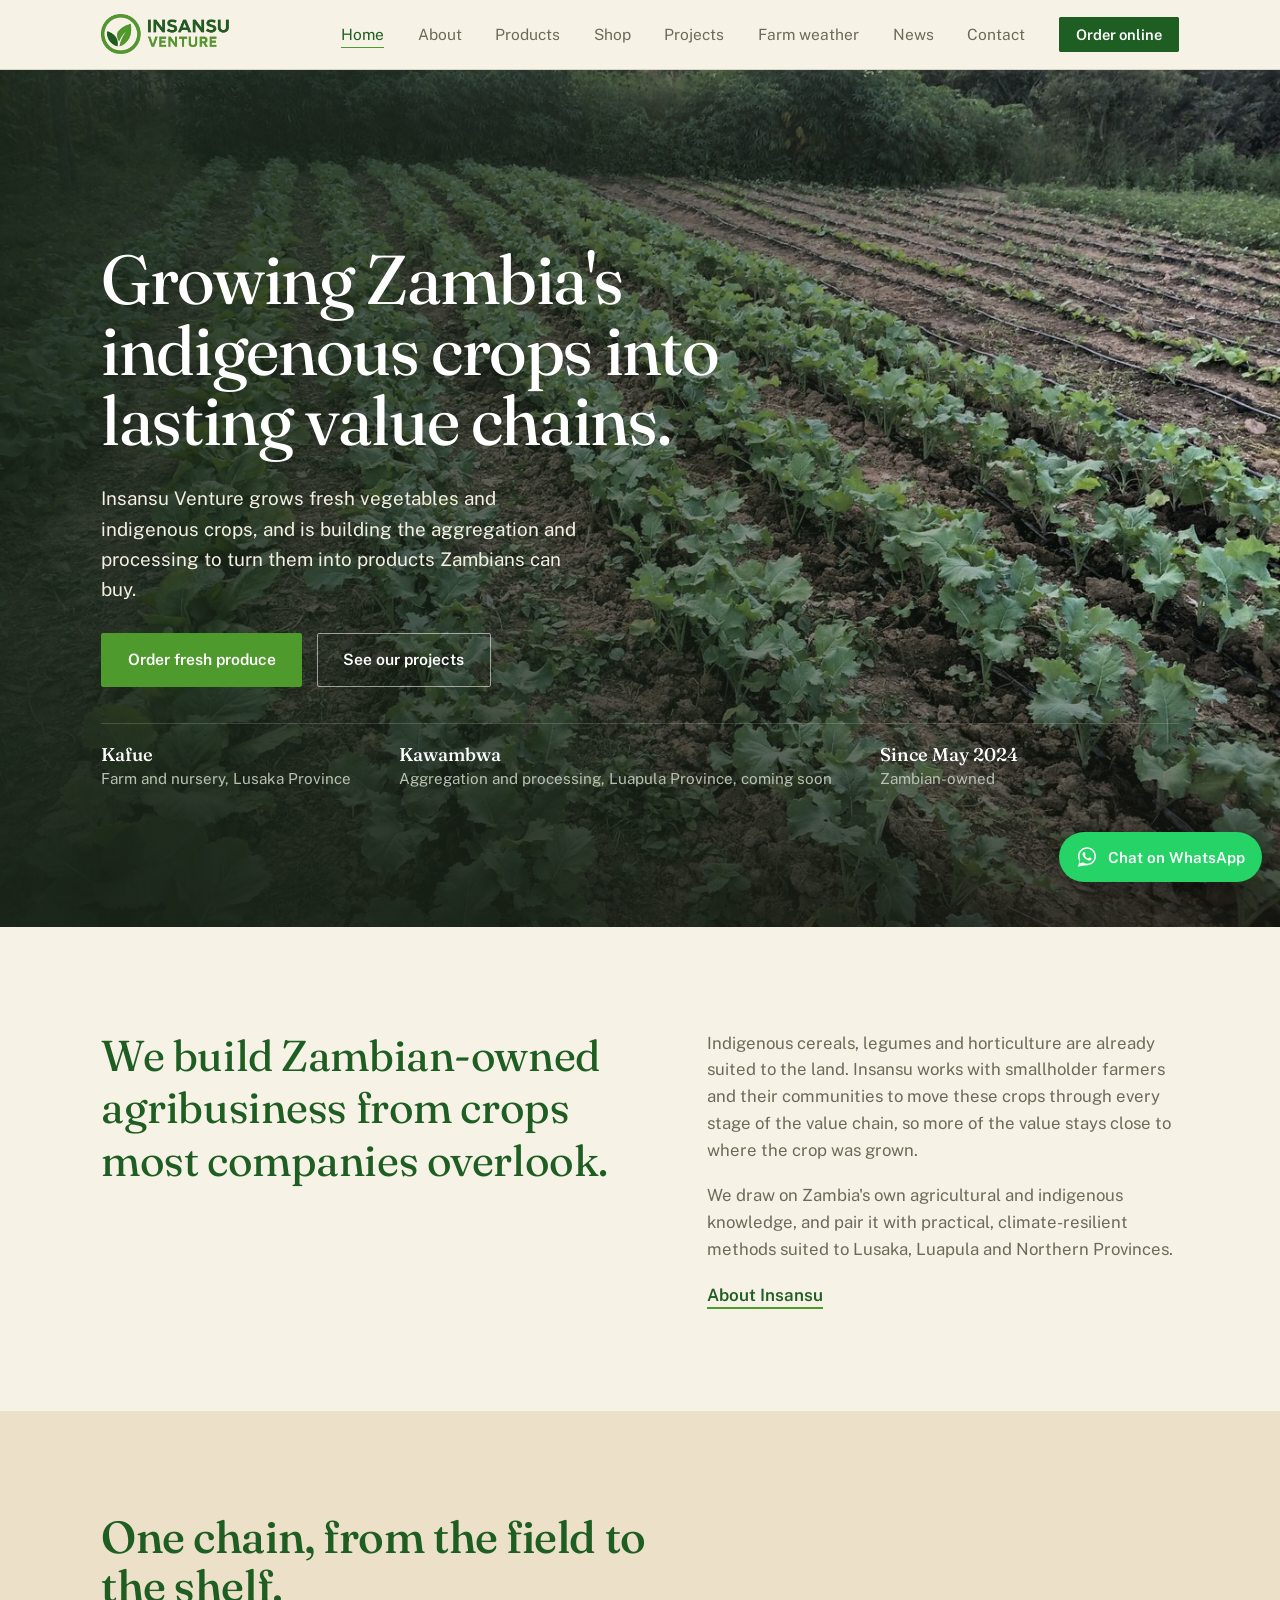
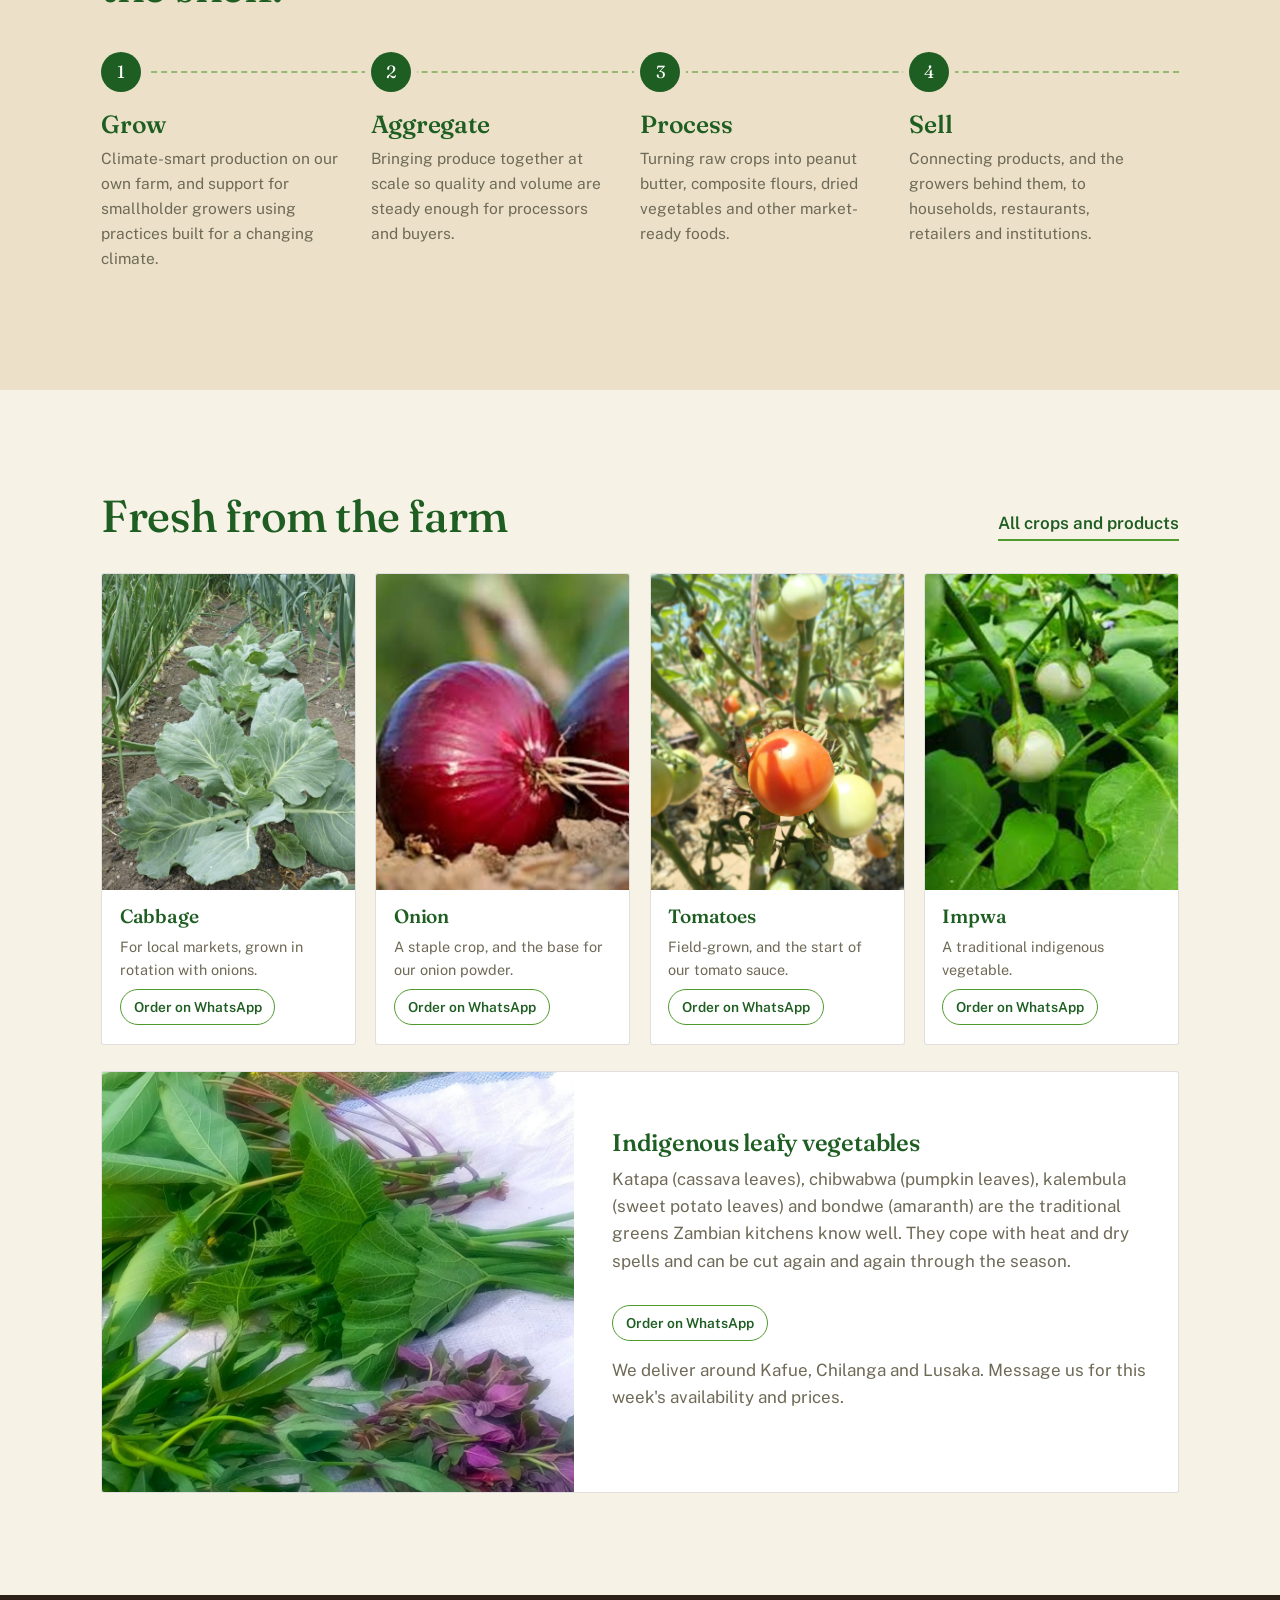
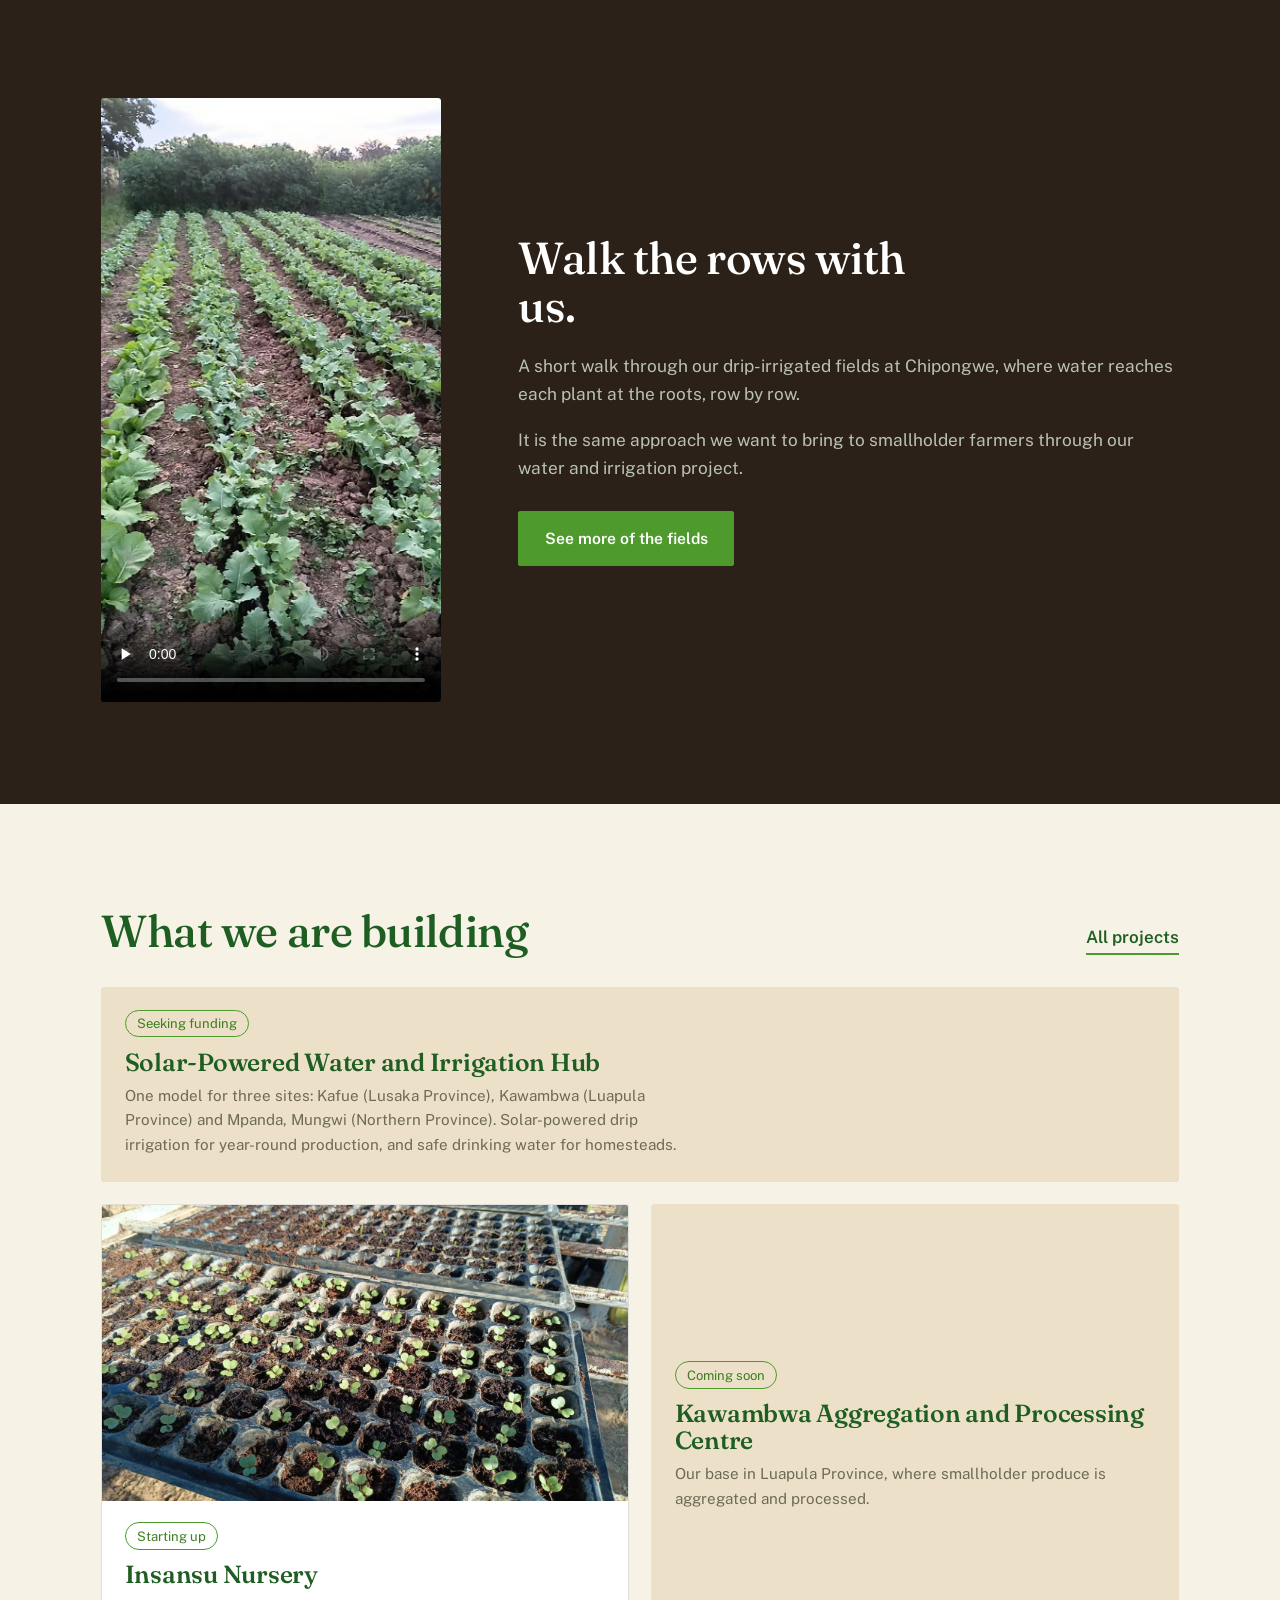
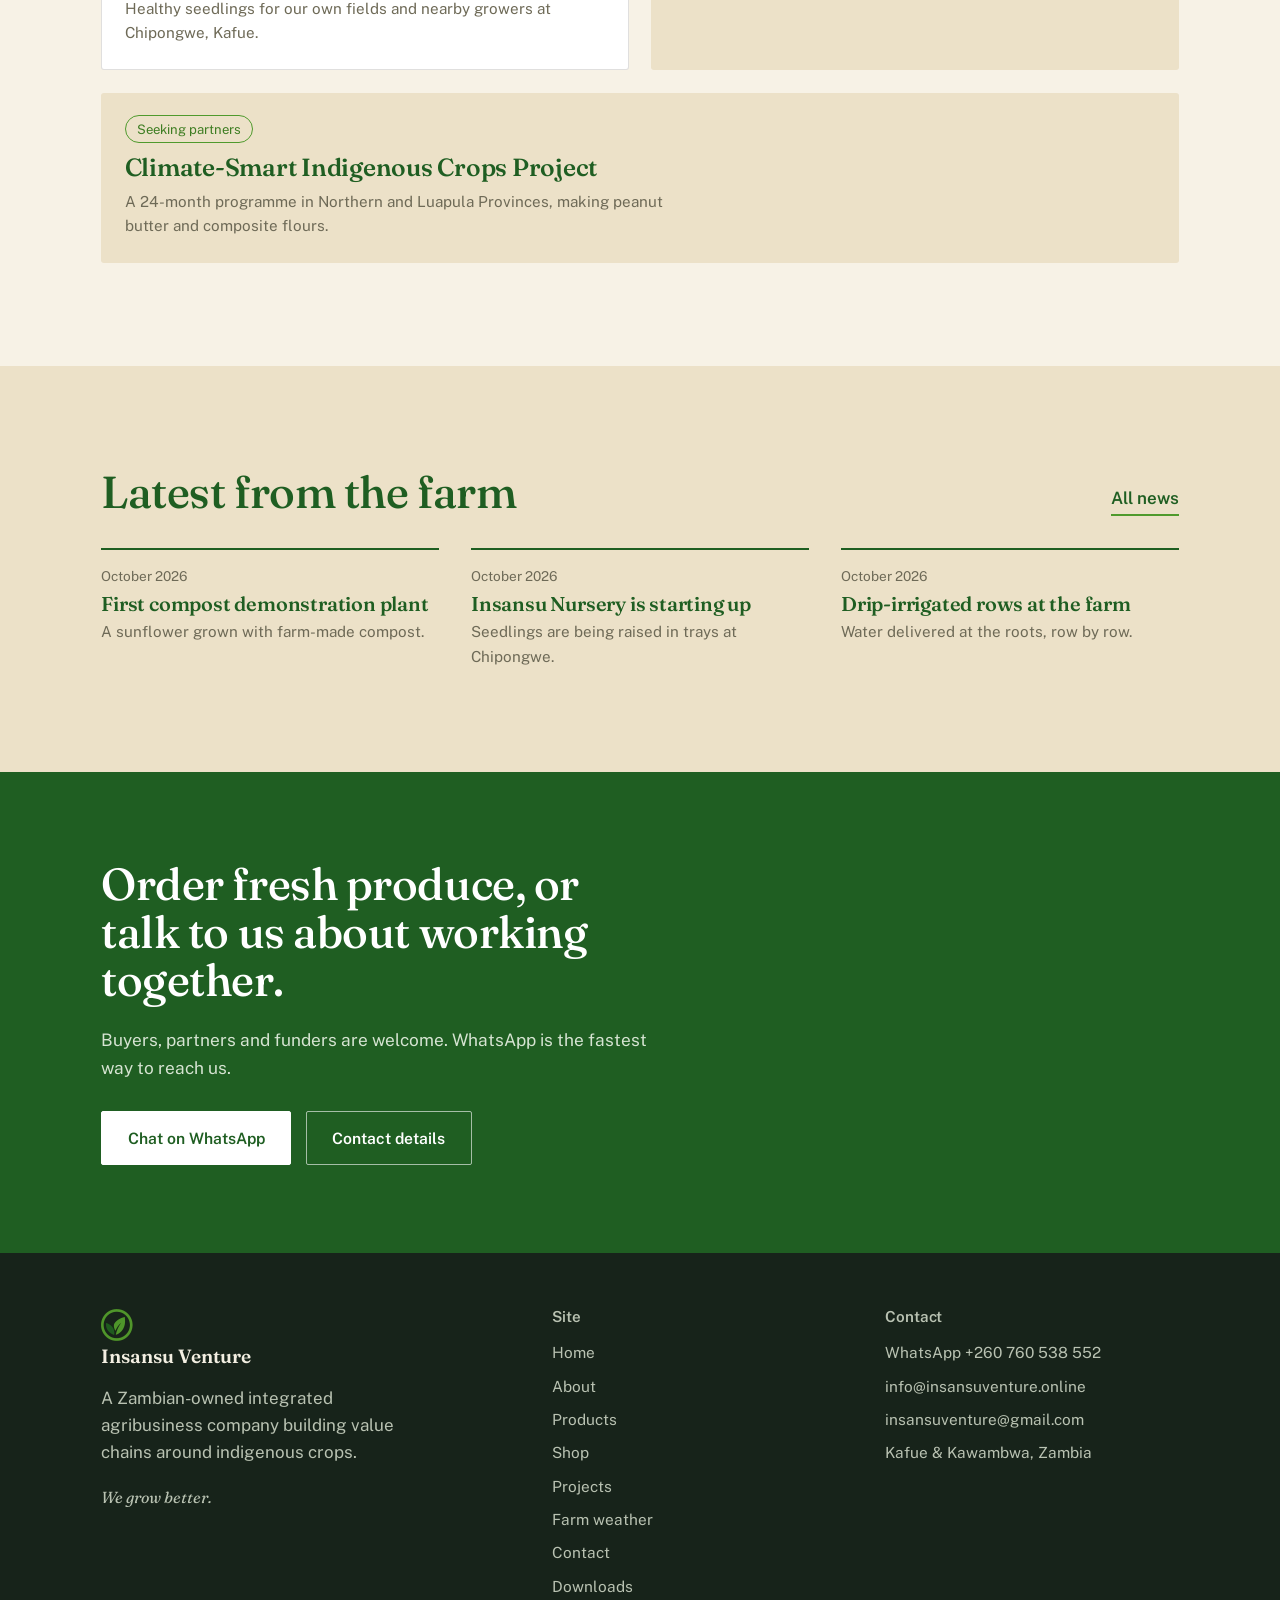
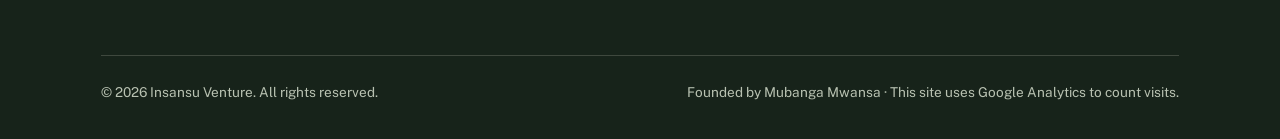
==== commit 1da43dbe: "Add online shop: cart, WhatsApp order, Pay na 543 and MTN MoMo payment instructions Co-Authored-By: " ====
--- a/index.html
+++ b/index.html
@@ -39,6 +39,7 @@
         <li><a href="index.html" aria-current="page">Home</a></li>
         <li><a href="about.html">About</a></li>
         <li><a href="products.html">Products</a></li>
+        <li><a href="shop.html">Shop</a></li>
         <li><a href="projects.html">Projects</a></li>
         <li><a href="weather.html">Farm weather</a></li>
         <li><a href="news.html">News</a></li>
@@ -180,6 +181,7 @@
         <a href="index.html">Home</a>
         <a href="about.html">About</a>
         <a href="products.html">Products</a>
+        <a href="shop.html">Shop</a>
         <a href="projects.html">Projects</a>
         <a href="weather.html">Farm weather</a>
         <a href="contact.html">Contact</a>
--- a/css/style.css
+++ b/css/style.css
@@ -625,3 +625,27 @@
 .doc-card img{ aspect-ratio: 210/297; object-fit: cover; object-position: top; border-bottom: 1px solid var(--rule); }
 .doc-card:hover h3{ color: var(--leaf-dark); }
 @media (max-width: 560px){ .doc-grid{ grid-template-columns: 1fr; } }
+
+/* online shop */
+.shop-steps{ list-style:none; display:flex; flex-wrap:wrap; gap:.6rem 1.6rem; padding:0; margin:1.2rem 0 0; font-size:.95rem; }
+.shop-grid{ display:grid; grid-template-columns:repeat(auto-fill,minmax(230px,1fr)); gap:1.2rem; }
+.shop-card{ background:#fff; border:1px solid var(--rule); border-radius:3px; overflow:hidden; display:flex; flex-direction:column; }
+.shop-card img{ width:100%; aspect-ratio:4/3; object-fit:cover; display:block; }
+.shop-body{ padding:1rem 1.1rem 1.2rem; display:flex; flex-direction:column; gap:.4rem; flex:1; }
+.shop-body h3{ margin:0; font-size:1.15rem; } .shop-desc{ margin:0; font-size:.9rem; flex:1; }
+.shop-price{ margin:0; font-weight:600; color:var(--pine); }
+.btn-small{ padding:.55rem 1rem; font-size:.9rem; }
+.shop-checkout{ display:grid; grid-template-columns:minmax(0,1.1fr) minmax(0,1fr); gap:2rem; margin-top:1.2rem; align-items:start; }
+.shop-lines{ grid-column:1/-1; background:#fff; border:1px solid var(--rule); border-radius:4px; padding:1rem 1.2rem; }
+.cart-row{ display:grid; grid-template-columns:1fr auto auto; gap:1rem; align-items:center; padding:.6rem 0; border-bottom:1px solid var(--rule); }
+.cart-qty{ display:inline-flex; align-items:center; gap:.5rem; }
+.cart-qty button{ width:2rem; height:2rem; border-radius:50%; border:1.5px solid var(--pine); background:transparent; color:var(--pine); font-size:1.1rem; cursor:pointer; }
+.cart-line{ min-width:7rem; text-align:right; }
+.cart-total-row{ display:flex; justify-content:space-between; padding:.9rem 0 .3rem; font-size:1.1rem; }
+.shop-link{ background:none; border:0; color:var(--leaf-dark); text-decoration:underline; cursor:pointer; font:inherit; padding:0; }
+.shop-checkout select{ width:100%; padding:.8rem; border:1px solid var(--rule); border-radius:3px; font:inherit; background:#fff; }
+.pay-box{ background:#fff; border:1px solid var(--rule); border-left:5px solid var(--leaf); border-radius:3px; padding:1.2rem 1.4rem; }
+.pay-box h3{ margin-top:0; } .pay-opt{ margin:.8rem 0; } .pay-opt p{ margin:.2rem 0 0; font-size:.95rem; }
+.cart-bar{ position:fixed; left:0; right:0; bottom:0; z-index:40; display:flex; justify-content:space-between; align-items:center; gap:1rem; padding:.7rem var(--gutter); background:var(--pine); color:#fff; }
+.cart-bar .btn{ background:#fff; color:var(--pine); }
+@media (max-width:820px){ .shop-checkout{ grid-template-columns:1fr; } .wa-float{ bottom:4.6rem; } }
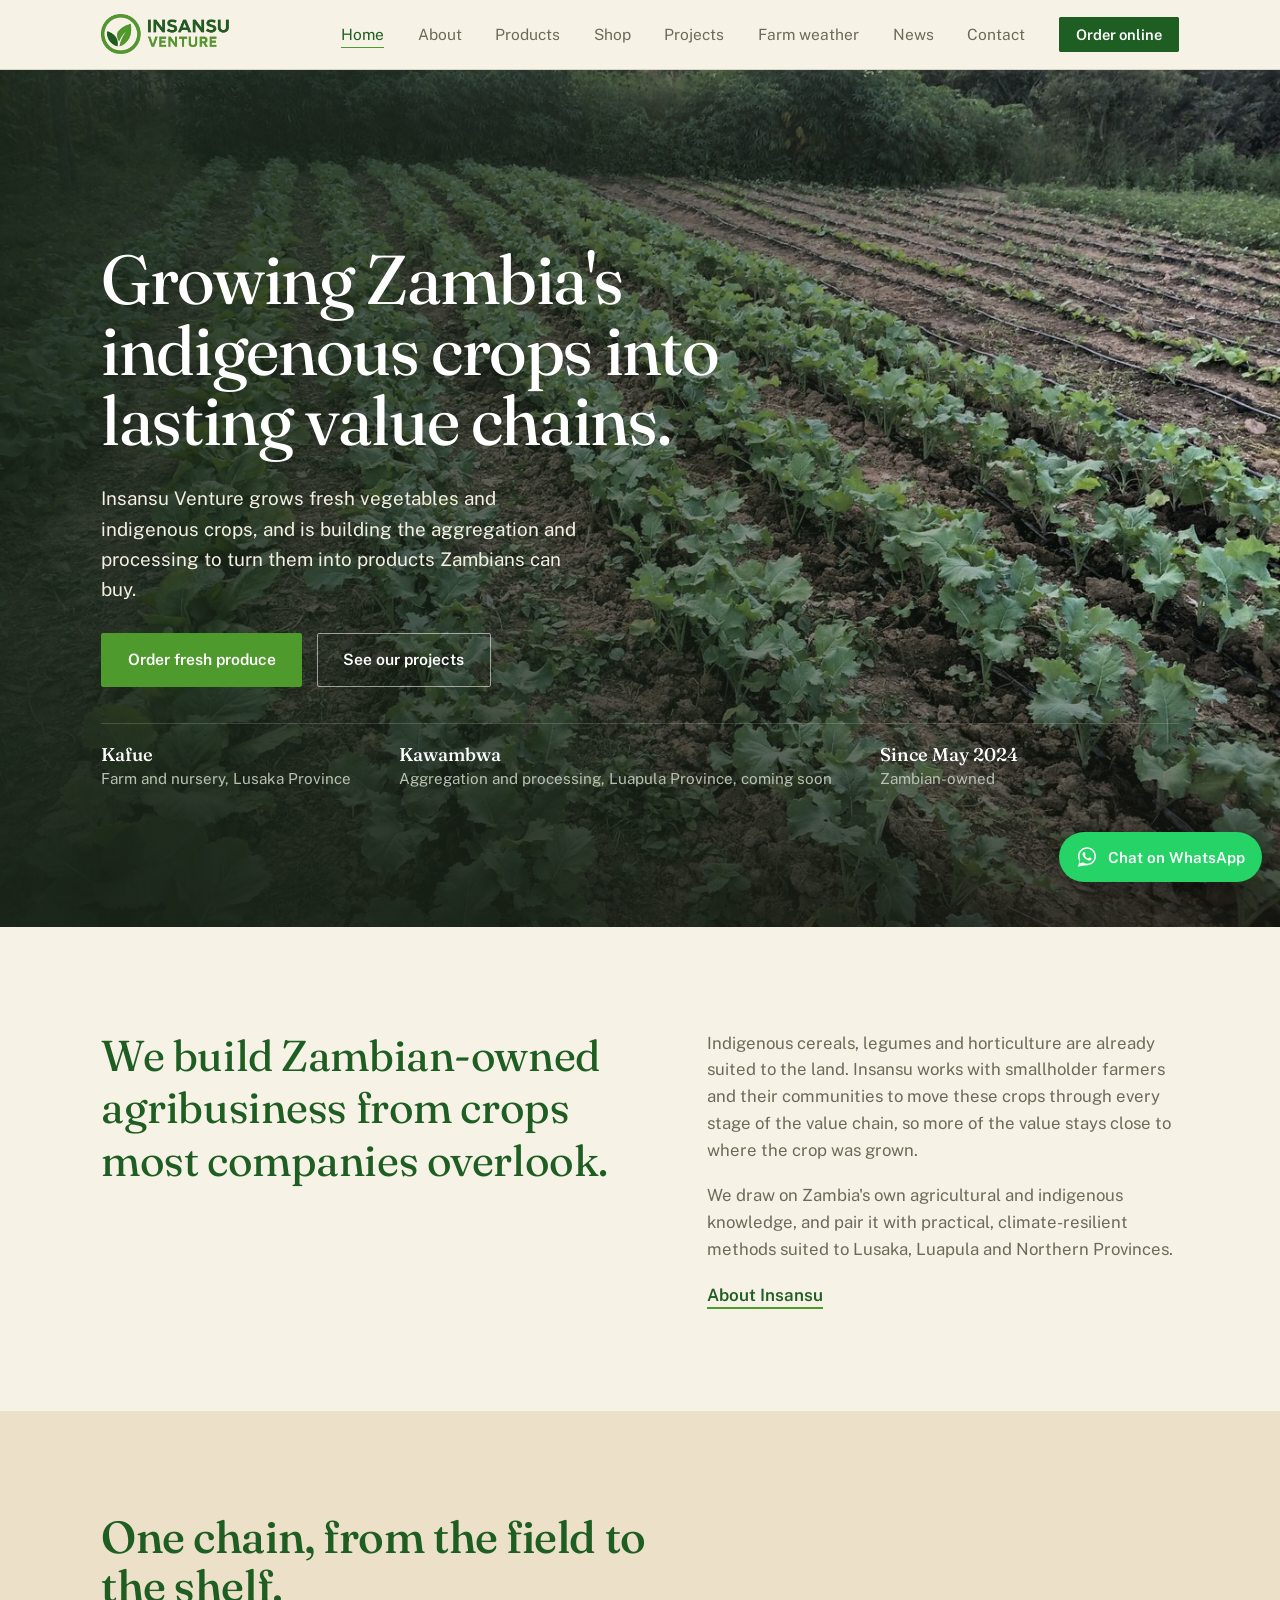
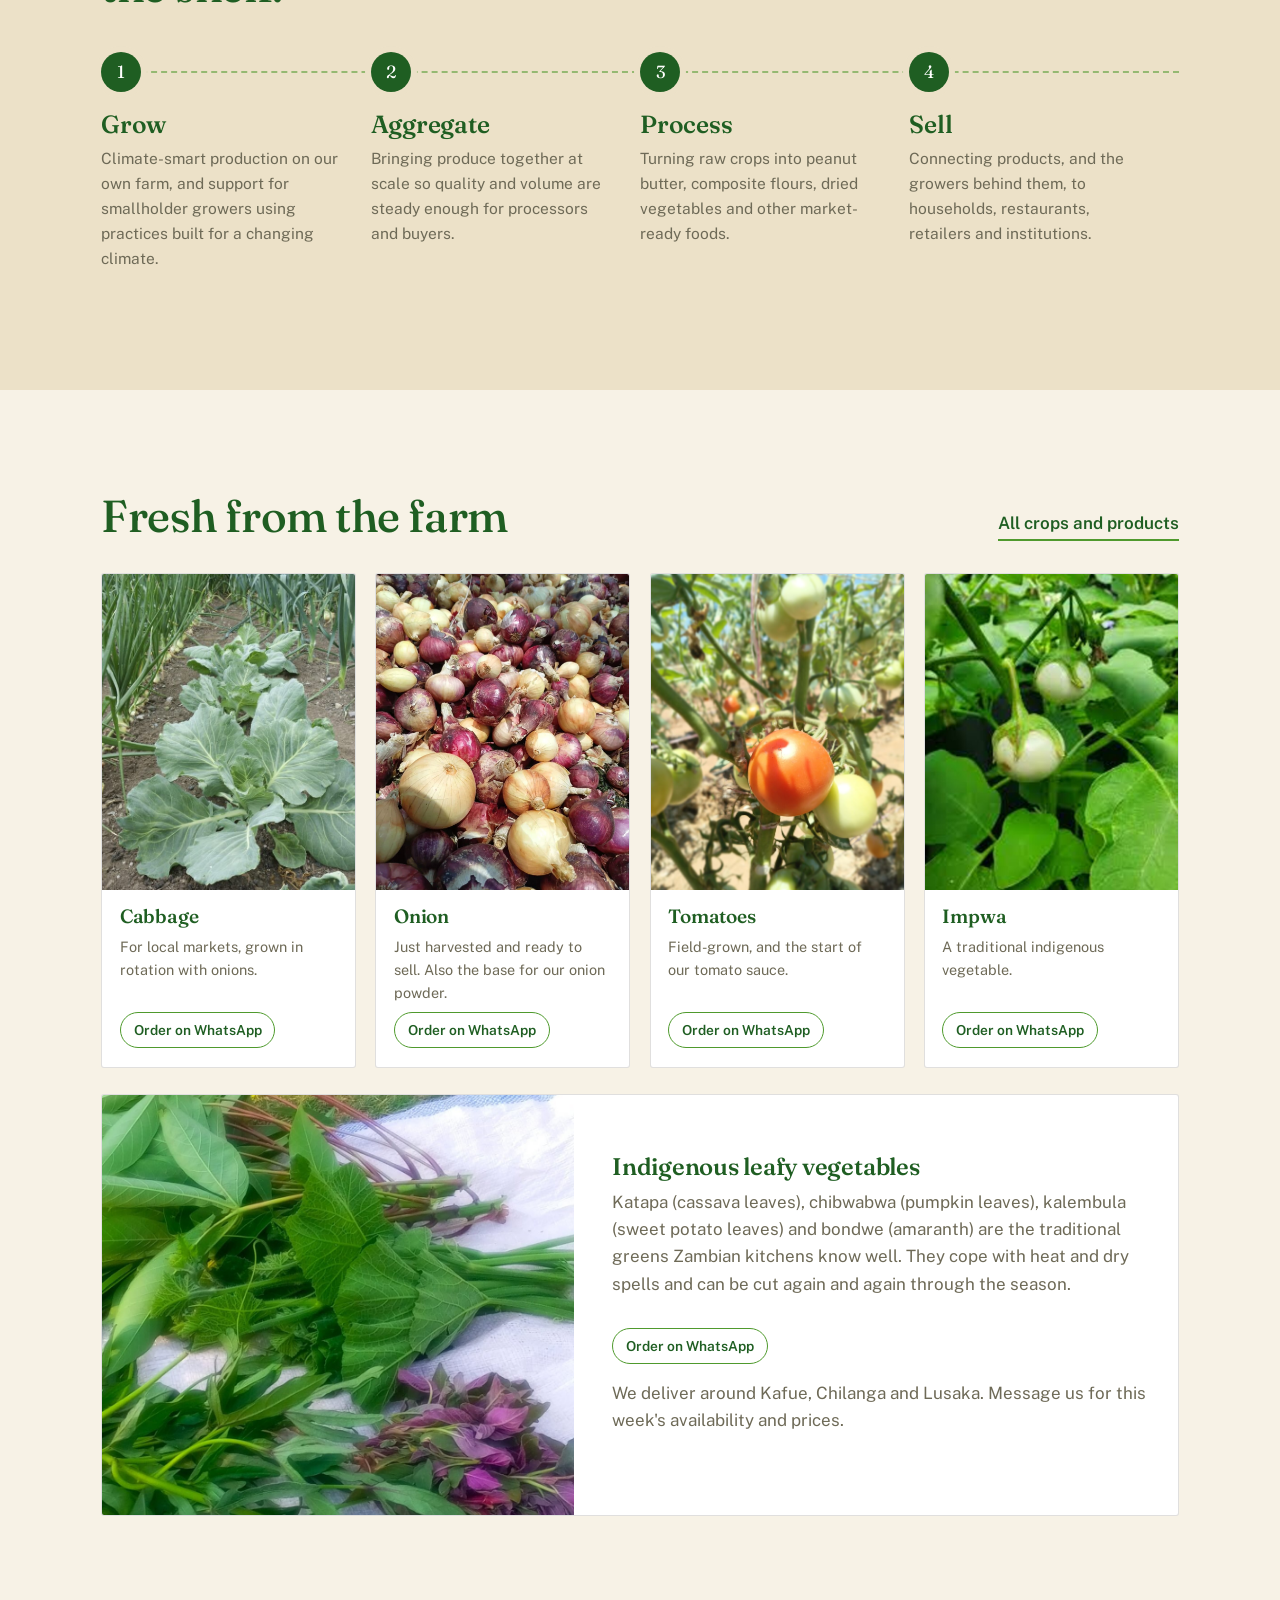
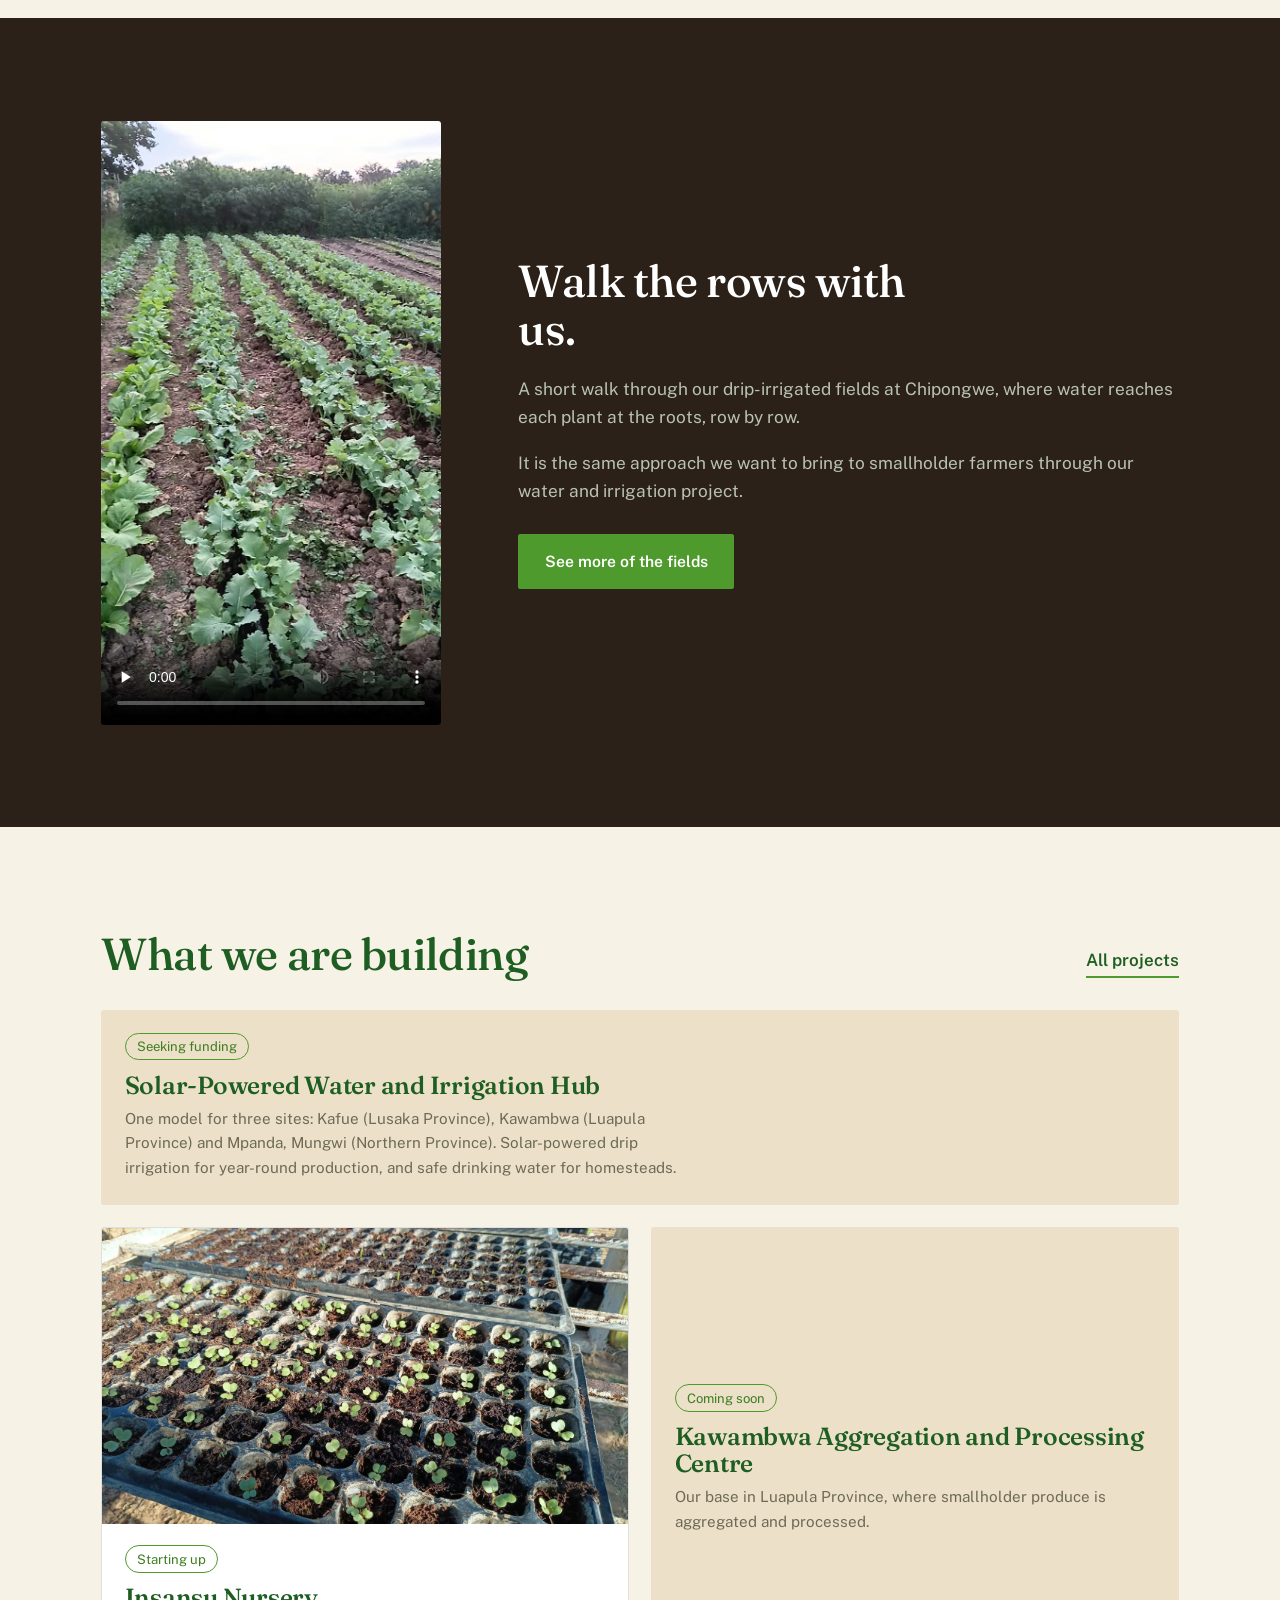
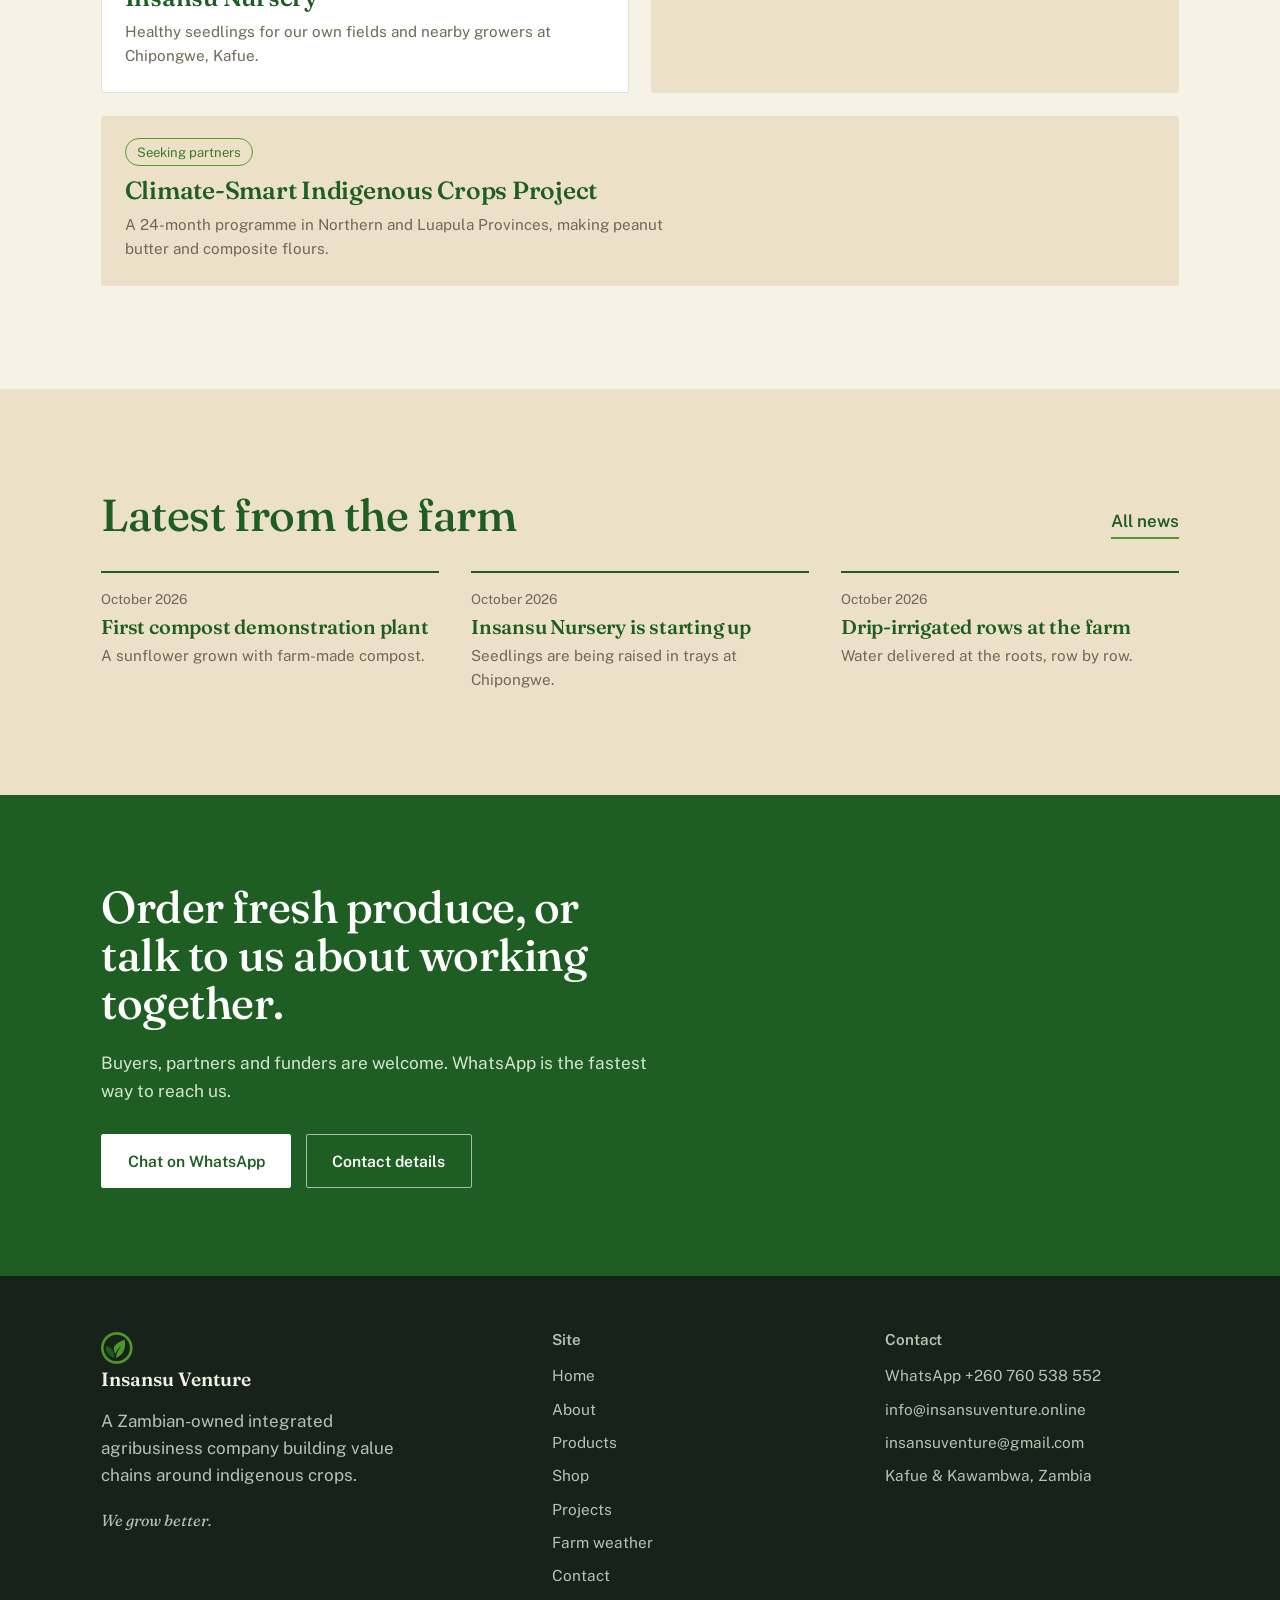
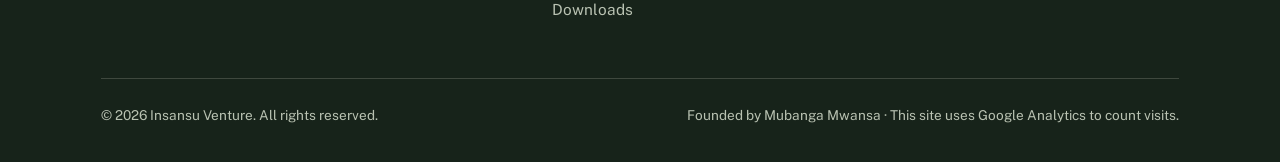
==== commit 480af323: "Add just-harvested onions photo to shop, home, products and news Co-Authored-By: Claude Sonnet 5.5 <" ====
--- a/index.html
+++ b/index.html
@@ -99,7 +99,7 @@
     </div>
     <div class="fp-crops">
       <div class="fp-crop"><img src="images/crops/cabbage.jpg" alt="Cabbage growing in an Insansu field" loading="lazy"><div class="cap"><h3>Cabbage</h3><p>For local markets, grown in rotation with onions.</p><a class="order-link" href="https://wa.me/260760538552?text=Hello%20Insansu%20Venture%2C%20I%20would%20like%20to%20order%20cabbage.%20What%20is%20available%20this%20week%3F">Order on WhatsApp</a></div></div>
-      <div class="fp-crop"><img src="images/crops/onion.jpg" alt="Red onions from an Insansu field" loading="lazy"><div class="cap"><h3>Onion</h3><p>A staple crop, and the base for our onion powder.</p><a class="order-link" href="https://wa.me/260760538552?text=Hello%20Insansu%20Venture%2C%20I%20would%20like%20to%20order%20onion.%20What%20is%20available%20this%20week%3F">Order on WhatsApp</a></div></div>
+      <div class="fp-crop"><img src="images/crops/onions-harvest.jpg" alt="A heap of freshly harvested red and golden onions from the Insansu farm" loading="lazy"><div class="cap"><h3>Onion</h3><p>Just harvested and ready to sell. Also the base for our onion powder.</p><a class="order-link" href="https://wa.me/260760538552?text=Hello%20Insansu%20Venture%2C%20I%20would%20like%20to%20order%20onion.%20What%20is%20available%20this%20week%3F">Order on WhatsApp</a></div></div>
       <div class="fp-crop"><img src="images/crops/tomato.jpg" alt="Tomatoes ripening in the field" loading="lazy"><div class="cap"><h3>Tomatoes</h3><p>Field-grown, and the start of our tomato sauce.</p><a class="order-link" href="https://wa.me/260760538552?text=Hello%20Insansu%20Venture%2C%20I%20would%20like%20to%20order%20tomatoes.%20What%20is%20available%20this%20week%3F">Order on WhatsApp</a></div></div>
       <div class="fp-crop"><img src="images/crops/impwa.jpg" alt="Impwa growing on the vine" loading="lazy"><div class="cap"><h3>Impwa</h3><p>A traditional indigenous vegetable.</p><a class="order-link" href="https://wa.me/260760538552?text=Hello%20Insansu%20Venture%2C%20I%20would%20like%20to%20order%20impwa.%20What%20is%20available%20this%20week%3F">Order on WhatsApp</a></div></div>
     </div>
